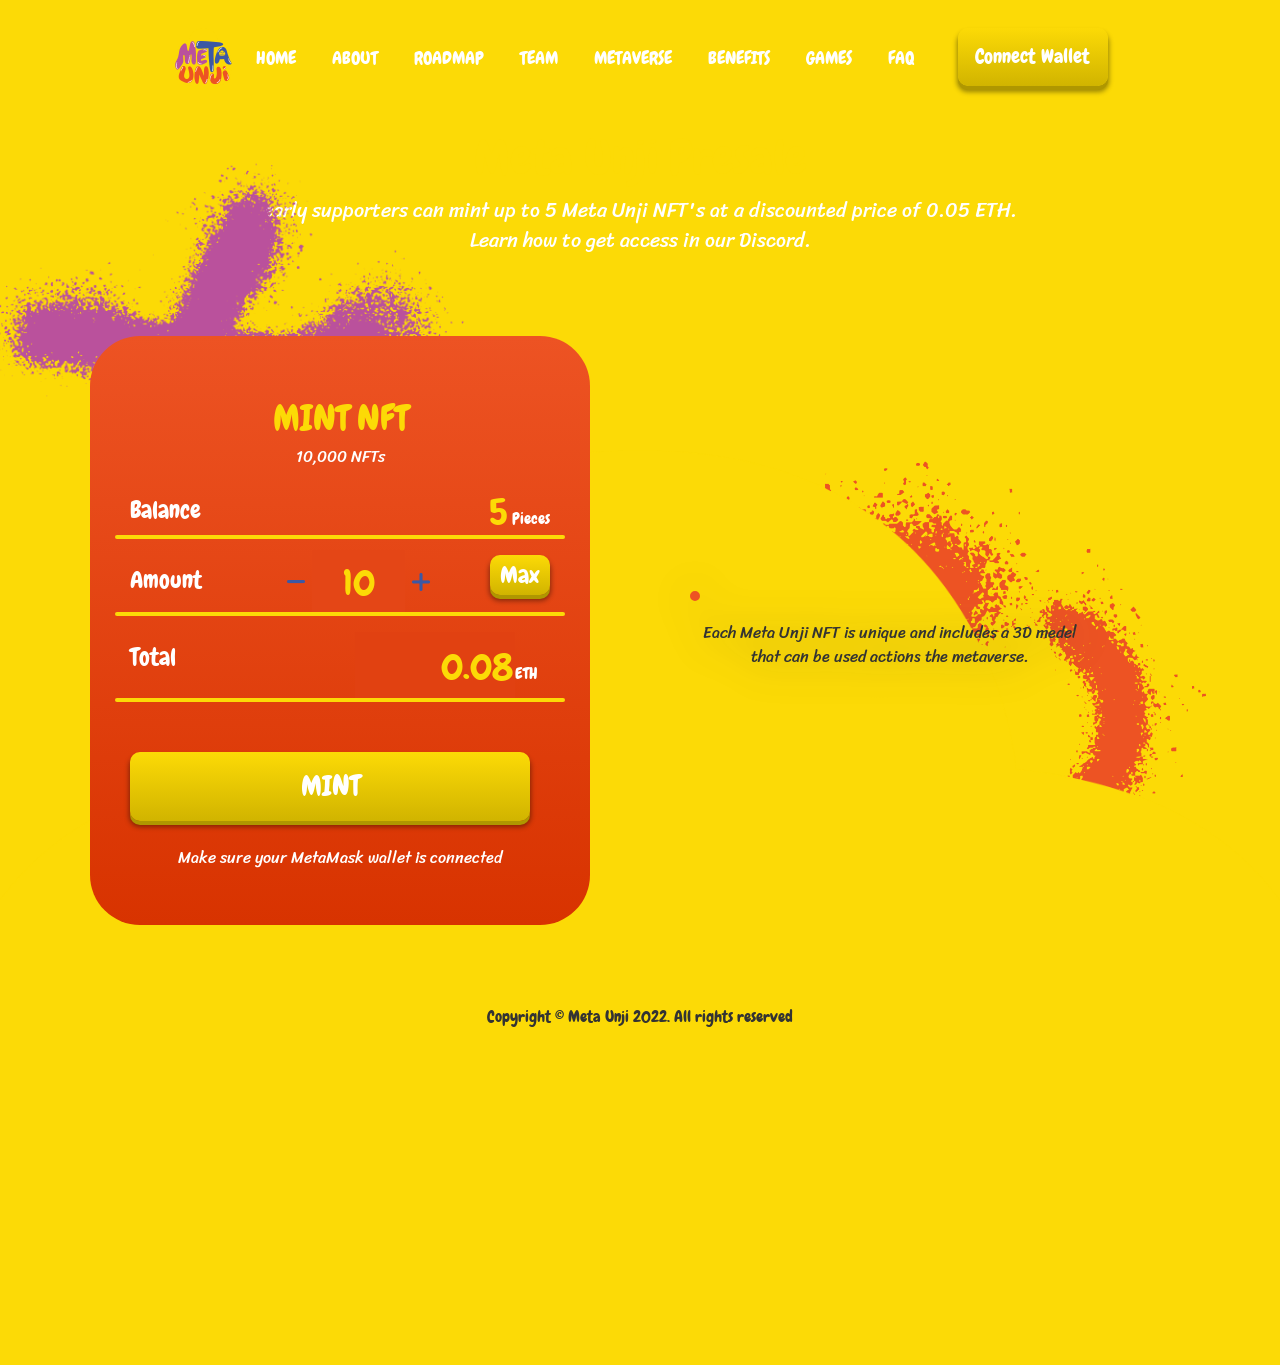
==== presale.html @ 3173aa35 "presale page" ====
<!DOCTYPE html>
<html lang="en">
<head>
    <meta charset="utf-8">
    <meta http-equiv="Content-Type" content="text/html; charset=utf-8">
    <meta name="viewport" content="width=device-width, initial-scale=1, maximum-scale=1, shrink-to-fit=no">
    <meta http-equiv="X-UA-Compatible" content="IE=edge">

    <link href="[favicon]" rel="shortcut icon"/>

    <link rel="stylesheet" href="assets/theme/vendor/bootstrap/css/bootstrap.min.css">
    <link rel="stylesheet" href="assets/theme/css/font.css">
    <link rel="stylesheet" href="assets/theme/css/iconfont.css">
    <link rel="stylesheet" href="assets/theme/css/theme.css">
    <link rel="stylesheet" href="assets/theme/css/theme-rwd.css">
    <link rel="stylesheet" href="assets/theme/css/presale.css">
    <link rel="stylesheet" href="assets/theme/css/library/animate.css">

    <link rel="stylesheet" href="assets/theme/vendor/slick/slick.css">
    <link rel="stylesheet" href="assets/theme/vendor/slick/slick-theme.css">
    <link rel="stylesheet" href="https://cdnjs.cloudflare.com/ajax/libs/animate.css/4.1.1/animate.min.css"/>

    <!-- JS -->
    <script src="assets/theme/vendor/jquery/jquery-3.4.1.min.js"></script>
    <script src="assets/theme/vendor/bootstrap/js/bootstrap.min.js"></script>
    <script src="assets/theme/vendor/slick/slick.min.js"></script>
    <script src="assets/theme/vendor/wow/wow.min.js"></script>

    <title>Meta Unji</title>
</head>
<body>
    <div>
        <header class="header">
            <div class="container">
                <nav class="navbar navbar-expand-lg">
                    <div class="main-menu m-auto">
                        <a class="nav-logo" href="index.php">
                            <img src="assets/theme/img/meta_unji_logo.png" alt="">
                        </a>
                        <div class="collapse navbar-collapse" id="navbar-mobile">
                            <div class="object-1 visible-mobile">
                                <img src="assets/theme/img/element/Grafiti01.png" alt="">
                            </div>
                            <div class="object-2 visible-mobile">
                                <img src="assets/theme/img/element/Grafiti02_Menu.png" alt="">
                            </div>
                            <div class="close-nav">
                                <button class="navbar-toggler " type="button" data-toggle="collapse" data-target="#navbar-mobile" aria-controls="navbar-mobile" aria-expanded="true" aria-label="Toggle navigation">
                                    <i class="ic ic-close"></i>
                                </button>
                            </div>
                            <div class="logo visible-mobile">
                                <img src="assets/theme/img/Meta_Unji_Logo_Menu.png" alt="">
                            </div>
                            <ul class="navbar-nav menu">
                                <!-- .active -->
                                <li class="nav-item"> <a class="nav-link" href="#home__section">Home</a> </li>
                                <li class="nav-item"> <a class="nav-link" href="#home-content__section">About</a> </li>
                                <li class="nav-item"> <a class="nav-link" href="#roadmap__section">Roadmap</a> </li>
                                <li class="nav-item"> <a class="nav-link" href="#team__section">Team</a> </li>
                                <li class="nav-item"> <a class="nav-link" href="#metaverse__section">Metaverse</a> </li>
                                <li class="nav-item"> <a class="nav-link" href="#exclusive__section">Benefits</a> </li>
                                <li class="nav-item"> <a class="nav-link" href="#games__sention">Games</a> </li>
                                <li class="nav-item"> <a class="nav-link" href="#questions__section">FAQ</a> </li>
                            </ul>
                            <ul class="social-list text-center visible-mobile">
                                <li>
                                    <i class="ic ic-telegram"></i>
                                </li>
                                <li>
                                    <i class="ic ic-twitter"></i>
                                </li>
                                <li>
                                    <i class="ic ic-discord"></i>
                                </li>
                                <li>
                                    <i class="ic ic-instagram"></i>
                                </li>
                            </ul>
                        </div>
                        <div class="btn-nav">
                            <a href="#" class="button">Connect Wallet</a>
                        </div>
                        
                    </div>
                    
                    <button class="navbar-toggler" type="button" data-toggle="collapse" data-target="#navbar-mobile" aria-controls="navbar-mobile" aria-expanded="false" aria-label="Toggle navigation">
                        <i class="ic ic-menu"></i>
                    </button>
                </nav>
            </div>
        </header>
    </div>
    <div id="home__section" class="pre-sale__section">
        <video autoplay muted loop id="vdo-bg">
            <source src="assets/theme/img/Meta Unji Highlight.mp4" type="video/mp4">
        </video>
        <div >
            <div class="home-content">
                <div class="object-1 wow fadeInLeft" data-wow-duration="1.5s" data-wow-delay="0.5s">
                    <img src="assets/theme/img/element/Grafiti01.png" alt="">
                </div>
                <div class="object-7 wow fadeInRight" data-wow-duration="1.5s" data-wow-delay="0.3s">
                    <img class="visible-device" src="assets/theme/img/element/Grafiti02.png" alt="">
                    <img class="visible-mobile" src="assets/theme/img/element/Grafiti02_M.png" alt="">
                </div>
                <div class="home-content__head">
                    <div class="content">
                        <h2>Meta Unji Presale</h2>
                        <p class="desc">early supporters can mint up to 5 Meta Unji <span class="ct-br-m"></span>NFT's at a discounted price of 0.05 ETH. <span class="ct-br-bf-m ct-br-m"></span>Learn how to get access in our Discord.</p>
                    </div>
                    <div class="home-content__form">
                        <div class="two-columns rtl">
                            <div class="column">
                                <div class="meta-gif">
                                    <img src="assets/theme/img/Meta Unji Profile_Gif.gif" alt="">
                                    <div class="content">
                                        <p>Each Meta Unji NFT is unique and includes a 3D medel<span class="ct-br-bf-m"></span>that can be used actions the metaverse.</p>
                                    </div>
                                </div>
                            </div>
                            <div class="column main-bg">
                                <div class="mint-box">
                                    <p class="title">Mint NFT</p>
                                    <p class="desc">10,000 NFTs</p>
                                    <form id="mint_form">
                                        <div class="form-group row">
                                          <label class="col-2 col-sm-2 col-form-label">Balance</label>
                                          <div class="col-10 col-sm-10 text-right">
                                            <p class="text-value"> <span class="num">5</span> Pieces</p>
                                          </div>
                                        </div>
                                        <div class="form-group row">
                                          <label class="col-4 col-sm-4 col-form-label">Amount</label>
                                          <div class="col-5 col-sm-5">
                                            <div class="input-group">
                                                <span class="input-group-btn">
                                                    <button type="button" class="quantity-left-minus btn btn-number"  data-type="minus" data-field="">
                                                        <i class="ic ic-minus"></i>
                                                    </button>
                                                </span>
                                                <input type="text" id="quantity" name="quantity" class="form-control input-number" value="10" min="1" max="100">
                                                <span class="input-group-btn">
                                                    <button type="button" class="quantity-right-plus btn btn-number" data-type="plus" data-field="">
                                                        <i class="ic ic-plus"></i>
                                                    </button>
                                                </span>
                                            </div>
                                          </div>
                                          <div class="col-3 col-sm-3">
                                            <div class="input-group">
                                                <button type="button" class="btn-max">Max</button>
                                            </div>
                                          </div>
                                        </div>
                                        <div class="form-group row">
                                            <label class="col-2 col-sm-6 col-form-label total-label">Total</label>
                                            <div class="col-10 col-sm-6 text-right">
                                                <div id="num-mint__group" class="input-group">
                                                    <input type="num" class="num-mint" value="0.08">
                                                    <span class="text-value price">  ETH</p>
                                                </div>
                                               
                                            </div>
                                        </div>
                                        <button type="submit" class="submit-btn">MINT</button>
                                        <p class="desc">Make sure your MetaMask <span class="ct-br-m"></span>wallet is connected</p>
                                      </form>
                                </div>
                            </div>
                           
                        </div>
                        <div class="copy-right">
                            <p>Copyright © Meta Unji 2022. All rights reserved</p>
                        </div>
                    </div>
                </div>
            </div>
        </div>

    </div>
</body>
<script>
    $(function() {
        var quantitiy = 0;
        const price = 0.04;
        const value = 20;
        $('.quantity-right-plus').click(function(e){
            e.preventDefault();
            let quantity = parseInt($('#quantity').val());
            let mint = parseInt(quantity + 1);
            let total = price * mint;
            $('#quantity').val(mint);
            $('.num-mint').val(total);
        });

        $('.quantity-left-minus').click(function(e){
            e.preventDefault();
            let quantity = parseInt($('#quantity').val());
            if(quantity>0){
                let mint = quantity + 1;
                let total = price * mint;
                $('#quantity').val(mint);
                $('.num-mint').val(total);
            }
        });
        $('.btn-max').click(function(e){
            let total = price * value;
            $('#quantity').val(value);
            $('.num-mint').val(total);
        });
    });
</script>
</html>
---- assets/theme/css/font.css ----
@font-face {
    font-family: 'Mulish';
    src: url('../fonts/Mulish/Chewy-Regular.eot');
    src: url('../fonts/Mulish/Chewy-Regular.eot?#iefix') format('embedded-opentype'),
         url('../fonts/Mulish/Chewy-Regular.woff2') format('woff2'),
         url('../fonts/Mulish/Chewy-Regular.woff') format('woff'),
         url('../fonts/Mulish/Chewy-Regular.ttf') format('truetype'),
         url('../fonts/Mulish/Chewy-Regular.svg#Chewy-Regular') format('svg');
    font-weight: 300;
    font-style: normal;
}
---- assets/theme/css/iconfont.css ----
@font-face {
    font-family: 'iconfont';
    src: url('../fonts/iconfont/iconfont.eot');
    src: url('../fonts/iconfont/iconfont.eot#iefix') format('embedded-opentype'),
        url('../fonts/iconfont/iconfont.ttf') format('truetype'),
        url('../fonts/iconfont/iconfont.woff') format('woff'),
        url('../fonts/iconfont/iconfont.svg#iconfont') format('svg');
    font-weight: normal;
    font-style: normal;
}

.ic {
    font-family: 'iconfont';
    speak: none;
    font-style: normal;
    font-weight: normal;
    font-variant: normal;
    text-transform: none;
    line-height: 1;
    -webkit-font-smoothing: antialiased;
    -moz-osx-font-smoothing: grayscale;
}
.ic-play:before {
    content: "\e90f";
}
.ic-discord:before {
    content: "\e900";
}
.ic-instagram:before {
    content: "\e901";
}
.ic-telegram:before {
    content: "\e902";
}
.ic-twitter:before {
    content: "\e903";
}
.ic-menu:before {
    content: "\e904";
}
.ic-close:before {
    content: "\e905";
}
.ic-arrow-left:before {
    content: "\e906";
}
.ic-arrow-right:before {
    content: "\e907";
}
.ic-minus:before {
    content: "\e908";
}
.ic-plus:before {
    content: "\e909";
}
---- assets/theme/css/theme.css ----
@font-face{font-family:"Chewy";src:url("../fonts/Chewy/Chewy-Regular.eot");src:url("../fonts/Chewy/Chewy-Regular.eot?#iefix") format("embedded-opentype"),url("../fonts/Chewy/Chewy-Regular.woff2") format("woff2"),url("../fonts/Chewy/Chewy-Regular.woff") format("woff"),url("../fonts/Chewy/Chewy-Regular.ttf") format("truetype"),url("../fonts/Chewy/Chewy-Regular.svg#Chewy-Regular") format("svg");font-weight:normal;font-style:normal}@font-face{font-family:"Sriracha";src:url("../fonts/Sriracha/Sriracha-Regular.eot");src:url("../fonts/Sriracha/Sriracha-Regular.eot?#iefix") format("embedded-opentype"),url("../fonts/Sriracha/Sriracha-Regular.woff2") format("woff2"),url("../fonts/Sriracha/Sriracha-Regular.woff") format("woff"),url("../fonts/Sriracha/Sriracha-Regular.ttf") format("truetype"),url("../fonts/Sriracha/Sriracha-Regular.svg#Chewy-Regular") format("svg");font-weight:normal;font-style:normal}@-webkit-keyframes progressAnimation{0%{width:10%;background-color:#ed5323}100%{width:60%;background-color:#d83300}}@keyframes progressAnimation{0%{width:10%;background-color:#ed5323}100%{width:60%;background-color:#d83300}}body{margin:0;padding:0;position:relative;overflow:visible;overflow-y:visible;overflow-x:hidden;font-family:"Chewy";font-weight:normal;font-size:18px;line-height:1.5;-webkit-font-smoothing:antialiased;background-color:#fcda06;z-index:-1;width:100%}img{border:0;outline:0;max-width:100%;vertical-align:middle}.two-columns{width:100%;display:table;font-size:0;border-radius:12px}.two-columns.rtl{direction:rtl;unicode-bidi:bidi-override;text-align:left}.two-columns .column{width:50%;display:inline-block;vertical-align:middle;text-align:left;direction:ltr;unicode-bidi:bidi-override}.header{position:absolute;width:100%;top:0;z-index:999;height:70px}.header .navbar .navbar-toggler .ic-menu{font-size:45px;color:#fff}.header .navbar .main-menu{display:inline-flex;padding-top:20px}.header .navbar .main-menu .nav-logo{padding-right:15px}.header .navbar .main-menu .nav-logo img{max-width:60px}.header .navbar .main-menu .navbar-nav .nav-item{padding-right:20px}.header .navbar .main-menu .navbar-nav .nav-item .nav-link{color:#fff;text-transform:uppercase}.header .navbar .main-menu .navbar-nav .nav-item .nav-link:hover{color:#fcda06}.header .navbar .main-menu .btn-nav{position:relative;margin-left:15px;width:150px}.header .navbar .main-menu .btn-nav .button{display:block;font-size:20px;text-align:center;line-height:20px;text-decoration:none;color:#fff;background:linear-gradient(180deg, #FCDA06 0%, #D1B400 100%);border-radius:10px;position:absolute;top:0;width:150px;height:58px;padding-top:18px;box-shadow:0 4px 0 #af9700,0 5px 5px 1px rgba(0,0,0,.4);-webkit-box-shadow:0 4px 0 #af9700,0 5px 5px 1px rgba(0,0,0,.4)}.header .navbar .main-menu .btn-nav .button:hover{background:#ceb204;box-shadow:0 4px 0 #af9700,0 5px 5px 1px rgba(0,0,0,.4);-webkit-box-shadow:0 4px 0 #af9700,0 5px 5px 1px rgba(0,0,0,.4)}#home__section{position:relative;height:100%;z-index:-1;height:1300px}#home__section #vdo-bg{position:absolute;right:0;bottom:0;top:0;min-width:100%;min-height:1300px}#home__section .home-content{position:absolute;top:10%;width:100%}#home__section .home-content .object-1{position:absolute;max-width:435px;left:-52px;top:95px}#home__section .home-content .object-2{position:absolute;right:0;max-width:323px;top:0}#home__section .home-content .object-3{position:absolute;right:0;max-width:310px;top:143px;z-index:0}#home__section .home-content .object-4{max-width:323px;position:absolute;left:-40px}#home__section .home-content .object-5{max-width:505px;position:absolute;left:-74px;top:32%}#home__section .home-content .object-6{max-width:492px;position:absolute;left:-27px;top:44%}#home__section .home-content .object-7{max-width:505px;position:absolute;right:0;top:56%}#home__section .home-content .main-logo{max-width:363px;margin:auto}#home__section .home-content .home-content__head .btn-check-it{margin:80px 0}#home__section .home-content .home-content__head .btn-check-it .button{margin:auto;display:block;font-size:28px;text-align:center;line-height:20px;text-decoration:none;color:#fff;background:linear-gradient(180deg, #ED5323 0%, #D83300 100%);border-radius:10px;width:340px;height:69px;padding-top:24px;box-shadow:0 4px 0 #7e1e00,0 5px 5px 1px rgba(0,0,0,.4);-webkit-box-shadow:0 4px 0 #7e1e00,0 5px 5px 1px rgba(0,0,0,.4)}#home__section .home-content .home-content__head .btn-check-it .button:hover{background:#b42b00;box-shadow:0 4px 0 #7e1e00,0 5px 5px 1px rgba(0,0,0,.4);-webkit-box-shadow:0 4px 0 #7e1e00,0 5px 5px 1px rgba(0,0,0,.4)}#home__section .home-content .home-content__head .home-content__img{max-width:400px;margin:auto}#home__section .home-content .home-content__head .home-content__img img{border-radius:20px;position:relative;border:5px solid #ed5323;filter:drop-shadow(0px 2px 9px rgba(51, 51, 51, 0.4));z-index:1}#home__section .home-content .home-content__head .home-content__img:before{content:"";background:url(../img/home-bg.png);width:100%;height:100%;position:absolute;left:0;display:block;background-size:cover;z-index:1;bottom:-57%}#home__section .home-content .home-content__head .home-content__title{position:relative;color:#ba519c;text-transform:uppercase;text-align:center;padding-top:70px;z-index:1}#home__section .home-content .home-content__head .home-content__title h2{font-size:48px}#home-content__section{position:relative;max-width:934px;margin:auto}#home-content__section p{font-family:"Sriracha";font-size:20px;font-weight:normal;color:#333;margin-bottom:35px}#home-content__section .mint-btn{margin-top:20px}#home-content__section .mint-btn .button{margin:auto;display:block;font-size:28px;text-align:center;line-height:20px;text-decoration:none;text-transform:uppercase;color:#fff;background:linear-gradient(180deg, #ED5323 0%, #D83300 100%);border-radius:10px;width:340px;height:69px;padding-top:24px;box-shadow:0 4px 0 #7e1e00,0 5px 5px 1px rgba(0,0,0,.4);-webkit-box-shadow:0 4px 0 #7e1e00,0 5px 5px 1px rgba(0,0,0,.4)}#home-content__section .home-content__last{margin-top:70px;margin-bottom:150px;text-align:center;color:#ed5323;font-size:80px;line-height:105px;text-transform:uppercase}#home-content__section .object-1{max-width:360px;position:absolute;left:-22%;bottom:-15%}#home-content__section .object-2{max-width:360px;position:absolute;right:-22%;bottom:-12%}.section{padding:40px 0}.section .title-section h3{text-align:center;font-size:48px;color:#ba519c;text-transform:uppercase;margin-bottom:20px}#roadmap__section{position:relative}#roadmap__section .progress{max-width:800px;height:60px;margin:auto;border-radius:10px;background:#fcda06;box-shadow:inset 0 1px 2px rgba(0,0,0,.25),0 1px rgba(255,255,255,.08);border:4px solid #3c58a5;margin-bottom:40px;position:relative}#roadmap__section .progress .progress-bar{background-color:#d83300;width:60%;height:100%;border-top-right-radius:40px;border-bottom-right-radius:10px;background-image:linear-gradient(to bottom, rgba(255, 255, 255, 0.027), rgba(255, 255, 255, 0.137));transition:.4s linear;transition-property:width,background-color;-webkit-animation:progressAnimation 6s;animation:progressAnimation 6s}#roadmap__section .progress .progress-num{font-size:20px;color:#ed5323;position:absolute;top:10px;right:20px}#roadmap__section .roadmap-content{max-width:800px;margin:auto;background:linear-gradient(180deg, #3C58A5 0%, #0F318D 100%);border-radius:20px;padding:5px 40px;margin-bottom:20px}#roadmap__section .roadmap-content p{margin-bottom:0}#roadmap__section .roadmap-content .roadmap-content__row{width:100%;display:table}#roadmap__section .roadmap-content .roadmap-content__row .roadmap-content__row-num{width:25%;display:table-cell;vertical-align:middle}#roadmap__section .roadmap-content .roadmap-content__row .roadmap-content__row-num .roadmap-content__num{font-size:60px;color:#fcda06}#roadmap__section .roadmap-content .roadmap-content__row .roadmap-content__row-text{width:75%;display:table-cell;vertical-align:middle}#roadmap__section .roadmap-content .roadmap-content__row .roadmap-content__row-text .roadmap-content__text{font-size:16px;color:#fff;font-family:"Sriracha"}#roadmap__section .object-1{max-width:230px;position:absolute;top:16%;right:0}#team__section{position:relative}#team__section .object-1{max-width:505px;position:absolute;top:46%;left:-15%}#team__section .team-lists{width:700px;margin:auto}#team__section .team-lists .team-list img{border-radius:20px;border:4px solid #ed5323;margin-top:40px;filter:drop-shadow(0px 2px 9px rgba(51, 51, 51, 0.4))}#team__section .team-lists .team-list .title{font-size:32px;color:#ed5323;margin-bottom:5px;margin-top:15px;text-transform:uppercase}#team__section .team-lists .team-list .desc{color:#3c58a5;font-size:16px;font-family:"Sriracha";margin-bottom:0}#metaverse__section{position:relative}#metaverse__section .object-1{max-width:505px;position:absolute;right:0;top:-15%}#metaverse__section .metaverse-video .wrapper{position:relative;width:1080px;margin:auto}#metaverse__section .metaverse-video .wrapper iframe{display:none;border-radius:50px}#metaverse__section .metaverse-video .wrapper #video-cover{max-width:1080px;height:100%;border-radius:50px}#metaverse__section .metaverse-video .wrapper #player{width:1080px;height:720px}#metaverse__section .metaverse-video .wrapper .play-btn{position:absolute;z-index:666;top:50%;left:50%;transform:translate(-50%, -50%);background-color:transparent;border:0}#metaverse__section .metaverse-video .wrapper .play-btn .play-long{margin-top:20px}#metaverse__section .metaverse-video .wrapper .play-btn .play-long .button{text-transform:uppercase;color:#fff;background:linear-gradient(180deg, #ED5323 0%, #D83300 100%);border-radius:10px;padding:10px 70px;box-shadow:0 4px 0 #7e1e00,0 5px 5px 1px rgba(0,0,0,.4);-webkit-box-shadow:0 4px 0 #7e1e00,0 5px 5px 1px rgba(0,0,0,.4)}#metaverse__section .metaverse-video .wrapper .play-btn .play-long .button:hover{text-decoration:none}#metaverse__section .metaverse-video .wrapper .play{background:linear-gradient(180deg, #ED5323 0%, #D83300 100%);border-radius:50%;padding:16px 14px 8px 20px;border:none}#metaverse__section .metaverse-video .wrapper .play .ic{font-size:60px;color:#fcda06}#exclusive__section{position:relative}#exclusive__section .object-1{position:absolute;max-width:230px;top:42%;right:0}#exclusive__section .exclusive-lists .exclusive-list{padding-top:40px}#exclusive__section .exclusive-lists .exclusive-list img{max-width:160px}#exclusive__section .exclusive-lists .exclusive-list .title{font-size:32px;color:#3c58a5;text-transform:uppercase}#exclusive__section .exclusive-lists .exclusive-list .desc{font-size:16px;font-family:"Sriracha";color:#333}#games__sention{position:relative}#games__sention .object-1{position:absolute;max-width:505px;top:-16%;left:-3%}#games__sention .games-box{position:relative;max-width:1080px;background:linear-gradient(180deg, #3C58A5 0%, #0F318D 100%);padding-top:30px;border-radius:50px;margin:auto}#games__sention .games-box::before{content:"";width:1001px;height:723px;background:url(../img/games/Games-BG.png);position:absolute;left:-21px;display:block;background-size:cover;z-index:0;bottom:-23px}#games__sention .games-box .tab{position:relative;text-align:center}#games__sention .games-box .tab .control{width:100%;display:table;border-radius:5px}#games__sention .games-box .tab .control .tab-menu{position:relative;background:linear-gradient(180deg, #ED5323 0%, #D83300 100%);width:180px;height:61px;color:#fff;box-shadow:0px 2px 20px rgba(51,51,51,.4);border-radius:10px;margin-left:15px;font-size:22px;display:inline-block;line-height:65px}#games__sention .games-box .tab .control .tab-menu:hover{text-decoration:none}#games__sention .games-box .games-slide{padding:40px 0}#games__sention .games-box .games-slide .slick-next{right:-75px}#games__sention .games-box .games-slide .slick-next::before{font-family:"iconfont";content:"";color:#fcda06;background:linear-gradient(180deg, #BA519C 0%, #9B1675 100%);box-shadow:0px 2px 20px rgba(51,51,51,.4);font-size:45px;border-radius:50%;opacity:1;padding:20px}#games__sention .games-box .games-slide .slick-prev{left:-135px}#games__sention .games-box .games-slide .slick-prev::before{font-family:"iconfont";content:"";color:#fcda06;background:linear-gradient(180deg, #BA519C 0%, #9B1675 100%);box-shadow:0px 2px 20px rgba(51,51,51,.4);font-size:45px;border-radius:50%;opacity:1;padding:20px}#games__sention .games-box .games-slide .slick-dots{bottom:-40px}#games__sention .games-box .games-slide .slick-dots li{margin:0 7px}#games__sention .games-box .games-slide .slick-dots li button::before{font-size:34px;color:#ba519c;opacity:1}#games__sention .games-box .games-slide .slick-dots li.slick-active button::before{content:"";width:33px;height:8px;background-color:#3c58a5;border-radius:4px;top:6px;left:-7px;opacity:1}#games__sention .games-box .games-slide .games-item .games-img{max-width:450px;float:right}#games__sention .games-box .games-slide .games-item .games-img img{width:100%;border-radius:10px}#games__sention .games-box .games-slide .games-item .games-content .title{font-size:32px;color:#fcda06;text-transform:uppercase;margin-bottom:15px}#games__sention .games-box .games-slide .games-item .games-content .desc{font-family:"Sriracha";font-size:16px;color:#fff;margin-bottom:25px}#games__sention .games-box .games-slide .games-item .games-content .btn .button{display:block;font-size:28px;text-align:center;line-height:20px;text-decoration:none;color:#fff;background:linear-gradient(180deg, #FCDA06 0%, #D1B400 100%);border-radius:10px;width:340px;height:69px;box-shadow:0 4px 0 #af9700,0 5px 5px 1px rgba(0,0,0,.4);-webkit-box-shadow:0 4px 0 #af9700,0 5px 5px 1px rgba(0,0,0,.4);border:none}#games__sention .games-box .games-slide .games-item .games-content .btn .button:disabled{color:#959595;background:linear-gradient(180deg, #8A8A8A 0%, #5B5B5B 100%);box-shadow:0 4px 0 #767676,0 5px 5px 1px rgba(0,0,0,.4);-webkit-box-shadow:0 4px 0 #767676,0 5px 5px 1px rgba(0,0,0,.4)}#questions__section{background:url(../img/meta-unji-bg.png);background-size:cover;padding-bottom:0}#questions__section #questions .card{background:linear-gradient(180deg, #ED5323 0%, #D83300 100%);margin-bottom:15px;color:#fcda06;box-shadow:0px 2px 20px rgba(51,51,51,.4);border-radius:20px}#questions__section #questions .card .card-header{position:relative;border-bottom:none}#questions__section #questions .card .card-header .btn{color:#fcda06;font-size:24px}#questions__section #questions .card .card-header .btn:hover{text-decoration:none}#questions__section #questions .card .card-header .btn:after{position:absolute;right:26px;top:29px;content:"";width:20px;height:20px;display:block;background-image:url(../img/plus.svg);background-size:20px;background-repeat:no-repeat;transform:rotate(-180deg)}#questions__section #questions .card .card-header .btn:not(.collapsed):after{background-image:url(../img/minus.svg);top:21px}#questions__section #questions .card .card-body{color:#fff;font-size:16px}#questions__section .foorter-desktop{max-width:800px;height:380px;margin:auto;background:#3c58a5;border-top-left-radius:400px;border-top-right-radius:400px}#questions__section .foorter-desktop .footer-logo{margin:auto;padding-top:80px;max-width:100px}#questions__section .foorter-desktop .footer-menu{margin-top:25px}#questions__section .foorter-desktop .footer-menu ul{padding-left:0;list-style:none}#questions__section .foorter-desktop .footer-menu ul li{display:inline-block;color:#fff;padding-right:15px;text-transform:uppercase}#questions__section .foorter-desktop .footer-menu ul li a{color:#fff}#questions__section .foorter-desktop .footer-menu ul li a:hover{text-decoration:none;color:#fcda06}#questions__section .foorter-desktop .social-list{margin-top:25px}#questions__section .foorter-desktop .social-list ul{padding-left:0;list-style:none}#questions__section .foorter-desktop .social-list ul li{display:inline-block;padding-right:15px;text-transform:uppercase}#questions__section .foorter-desktop .social-list ul li a{color:#fff;font-size:28px}#questions__section .foorter-desktop .social-list ul li a:hover{text-decoration:none;color:#fcda06}#questions__section .foorter-desktop .copy-right{margin-top:15px;text-transform:uppercase;color:#fff;font-size:16px}
---- assets/theme/css/theme-rwd.css ----
@media(min-width: 768px){.ct-br-bf-m{display:block}.visible-mobile{display:none !important}.visible-device{display:block !important}}@media(max-width: 991px){.header .navbar .main-menu .navbar-collapse{position:relative;width:80%;transition:.5s;height:100vh;overflow-x:hidden;position:absolute;background-color:#fcda06;display:block;top:0;left:-90%;padding-top:50px}.header .navbar .main-menu .navbar-collapse .object-1{position:absolute;max-width:320px;top:10%;left:-35%}.header .navbar .main-menu .navbar-collapse .object-2{position:absolute;max-width:320px;bottom:-20px;right:0;z-index:-1}.header .navbar .main-menu .navbar-collapse.show{left:-13px;z-index:2;width:110%}.header .navbar .main-menu .navbar-collapse .logo{max-width:135px;margin:auto;padding-bottom:30px;padding-top:30px}.header .navbar .main-menu .navbar-collapse .close-nav{position:absolute;right:5%;top:3%}.header .navbar .main-menu .navbar-collapse .close-nav button i{color:#fff;font-size:50px}.header .navbar .main-menu .navbar-collapse .menu .nav-item{text-align:center;font-size:28px;padding-bottom:15px}.header .navbar .main-menu .navbar-collapse .social-list{padding-left:0px;border-top:4px solid #fff;max-width:280px;margin:auto;padding-top:30px;margin-top:30px}.header .navbar .main-menu .navbar-collapse .social-list li{display:inline-block;font-size:50px;padding-right:15px;color:#3c58a5}}@media(max-width: 767px){.ct-br-m{display:block}.visible-mobile{display:block !important}.visible-device{display:none !important}.two-columns .column{width:100%}.section .title-section h3{font-size:32px}#home__section #vdo-bg{min-height:500px;top:-6%}#home__section .home-content{top:25%}#home__section .home-content .object-1{max-width:260px;left:-85px;top:-12%}#home__section .home-content .object-2{max-width:160px;top:-20%}#home__section .home-content .object-3{max-width:192px;top:-15%}#home__section .home-content .object-4{max-width:149px;top:37%;left:-5%}#home__section .home-content .object-5{max-width:206px;left:-8%;top:38%}#home__section .home-content .object-6{max-width:200px;top:45%}#home__section .home-content .object-7{max-width:170px;top:35%;right:0}#home__section .home-content .main-logo{max-width:231px}#home__section .home-content .home-content__head .home-content__img{max-width:280px;padding-top:211px}#home__section .home-content .home-content__head .home-content__img:before{background:url(../img/home-bg-m.png);background-size:contain;background-repeat:no-repeat;bottom:-54%}#home__section .home-content .home-content__head .home-content__title h2{font-size:32px}#home-content__section{padding-top:110px}#home-content__section .home-content__last{font-size:50px;line-height:66px}#home-content__section .object-1{left:-35%}#home-content__section .object-2{right:0;max-width:175px;bottom:-9%}.metaverse-video .wrapper{width:335px !important}.metaverse-video .wrapper #player{width:335px;height:224px}.metaverse-video .wrapper #video-cover{width:335px}#team__section .object-1{max-width:324px;top:-13%;left:-37%}#team__section .team-lists{width:100%}#team__section .team-lists .team-list img{width:150px}#team__section .team-lists .team-list .title{font-size:28px}#team__section .team-lists .team-list .desc{font-size:16px}#games__sention .object-1{max-width:314px;top:-1%;left:-21%}#games__sention .games-box::before{width:409px;height:100%;top:1%;left:-13px;background:url(../img/element/Games-BG-M.png);background-size:contain;background-repeat:no-repeat}#games__sention .games-box .games-slide .games-item .games-img{max-width:240px;float:none;margin:auto}#games__sention .games-box .games-slide .games-item .games-content .btn .button{width:260px;height:70px}#exclusive__section .exclusive-lists .exclusive-list img{max-width:120px}#exclusive__section .exclusive-lists .exclusive-list .title{font-size:24px}#exclusive__section .exclusive-lists .exclusive-list .desc{font-size:16px}#roadmap__section .roadmap-content{padding:10px 20px}#roadmap__section .roadmap-content .roadmap-content__row .roadmap-content__row-num{width:30%}#roadmap__section .roadmap-content .roadmap-content__row .roadmap-content__row-num .roadmap-content__num{font-size:32px}#roadmap__section .roadmap-content .roadmap-content__row .roadmap-content__row-text{width:70%}}
---- assets/theme/css/presale.css ----
.pre-sale__section{text-align:center}.pre-sale__section .home-content .object-1{max-width:485px !important;left:-20px !important;top:2% !important}.pre-sale__section .home-content .object-7{max-width:530px !important;right:4% !important;top:36% !important}.pre-sale__section .home-content .home-content__head .content h2{color:#fcda06;font-size:48px}.pre-sale__section .home-content .home-content__head .content .desc{color:#fff;font-family:"Sriracha";font-size:20px}.pre-sale__section .home-content .home-content__head .home-content__form{margin-top:80px}.pre-sale__section .home-content .home-content__head .home-content__form:before{content:"";background:url(../img/home-bg.png);width:100%;height:100%;position:absolute;left:0;display:block;background-size:cover;z-index:0;bottom:-35%}.pre-sale__section .home-content .home-content__head .home-content__form .mint-box{background:linear-gradient(180deg, #ED5323 0%, #D83300 100%);border-radius:50px;width:500px;margin-left:auto;margin-right:50px;text-align:center;z-index:2;position:relative;padding:55px 40px}.pre-sale__section .home-content .home-content__head .home-content__form .mint-box .title{font-size:36px;color:#fcda06;text-transform:uppercase;margin-bottom:0}.pre-sale__section .home-content .home-content__head .home-content__form .mint-box .desc{font-family:"Sriracha";color:#fff;font-size:16px}.pre-sale__section .home-content .home-content__head .home-content__form .mint-box #mint_form .form-group{position:relative}.pre-sale__section .home-content .home-content__head .home-content__form .mint-box #mint_form .form-group::after{content:"";width:100%;height:4px;background-color:#fcda06;position:absolute;bottom:0;left:0;border-radius:8px}.pre-sale__section .home-content .home-content__head .home-content__form .mint-box #mint_form .form-group .col-form-label{color:#fff;font-size:24px;text-align:left}.pre-sale__section .home-content .home-content__head .home-content__form .mint-box #mint_form .form-group .text-value{font-size:16px;color:#fff;margin:auto 0}.pre-sale__section .home-content .home-content__head .home-content__form .mint-box #mint_form .form-group .text-value span{font-size:36px;color:#fcda06}.pre-sale__section .home-content .home-content__head .home-content__form .mint-box #mint_form .form-group .text-value.price{margin-top:30px}.pre-sale__section .home-content .home-content__head .home-content__form .mint-box #mint_form .form-group .num-mint{background:#e14111;border:#ffdead;text-align:right;font-size:36px;color:#fcda06;width:160px}.pre-sale__section .home-content .home-content__head .home-content__form .mint-box #mint_form .form-group .input-group .input-group-btn .btn-number{color:#3c58a5;margin-top:7px;font-size:30px;padding:0}.pre-sale__section .home-content .home-content__head .home-content__form .mint-box #mint_form .form-group .input-group #quantity{background:#e44616;border:none;color:#fcda06;font-size:36px;text-align:center;height:auto;margin-top:-5px}.pre-sale__section .home-content .home-content__head .home-content__form .mint-box #mint_form .form-group .input-group .btn-max{display:block;font-size:24px;text-align:center;line-height:20px;text-decoration:none;color:#fff;background:linear-gradient(180deg, #FCDA06 0%, #D1B400 100%);border-radius:10px;width:60px;height:40px;box-shadow:0 4px 0 #af9700,0 5px 5px 1px rgba(0,0,0,.4);-webkit-box-shadow:0 4px 0 #af9700,0 5px 5px 1px rgba(0,0,0,.4);border:none;margin-left:auto}.pre-sale__section .home-content .home-content__head .home-content__form .mint-box #mint_form .submit-btn{display:block;font-size:28px;text-align:center;line-height:20px;text-decoration:none;color:#fff;background:linear-gradient(180deg, #FCDA06 0%, #D1B400 100%);border-radius:10px;width:400px;height:69px;box-shadow:0 4px 0 #af9700,0 5px 5px 1px rgba(0,0,0,.4);-webkit-box-shadow:0 4px 0 #af9700,0 5px 5px 1px rgba(0,0,0,.4);border:none;margin-top:50px}.pre-sale__section .home-content .home-content__head .home-content__form .mint-box #mint_form .desc{font-size:16px;font-family:"Sriracha";color:#fff;margin-top:25px;margin-bottom:0}.pre-sale__section .home-content .home-content__head .home-content__form .meta-gif{max-width:400px;filter:drop-shadow(0px 2px 20px rgba(51, 51, 51, 0.4));position:relative;margin-left:50px}.pre-sale__section .home-content .home-content__head .home-content__form .meta-gif img{border:5px solid #ed5323;border-radius:20px}.pre-sale__section .home-content .home-content__head .home-content__form .meta-gif .content p{font-size:16px;font-family:"Sriracha";color:#333;text-align:center;margin-top:20px;margin-bottom:0}.pre-sale__section .home-content .home-content__head .home-content__form .copy-right p{font-size:16px;color:#333;z-index:2;position:relative;margin-top:80px}@media(max-width: 991px){.pre-sale__section .home-content{top:13% !important}.pre-sale__section .home-content .object-1{max-width:244px !important;left:-54px !important;top:8% !important}.pre-sale__section .home-content .object-7{max-width:164px !important;right:0% !important;top:12% !important}.pre-sale__section .home-content .home-content__head .content .title{font-size:32px}.pre-sale__section .home-content .home-content__head .content .desc{font-size:16px}.pre-sale__section .home-content .home-content__head .home-content__form:before{background:url(../img/home-bg-m.png);background-size:contain;background-repeat:no-repeat;bottom:-19%}.pre-sale__section .home-content .home-content__head .home-content__form .two-columns .column .meta-gif{max-width:280px}.pre-sale__section .home-content .home-content__head .home-content__form .two-columns .column .mint-box{max-width:336px;margin:15px auto;padding:15px 30px}.pre-sale__section .home-content .home-content__head .home-content__form .two-columns .column .mint-box #mint_form .submit-btn{width:280px}.pre-sale__section .home-content .home-content__head .home-content__form .two-columns .column .mint-box #mint_form #num-mint__group{width:auto;float:right}.pre-sale__section .home-content .home-content__head .home-content__form .two-columns .column .mint-box #mint_form .total-label{margin-top:5px}.pre-sale__section .home-content .home-content__head .home-content__form .two-columns .column.main-bg{background-color:#fcda06}}
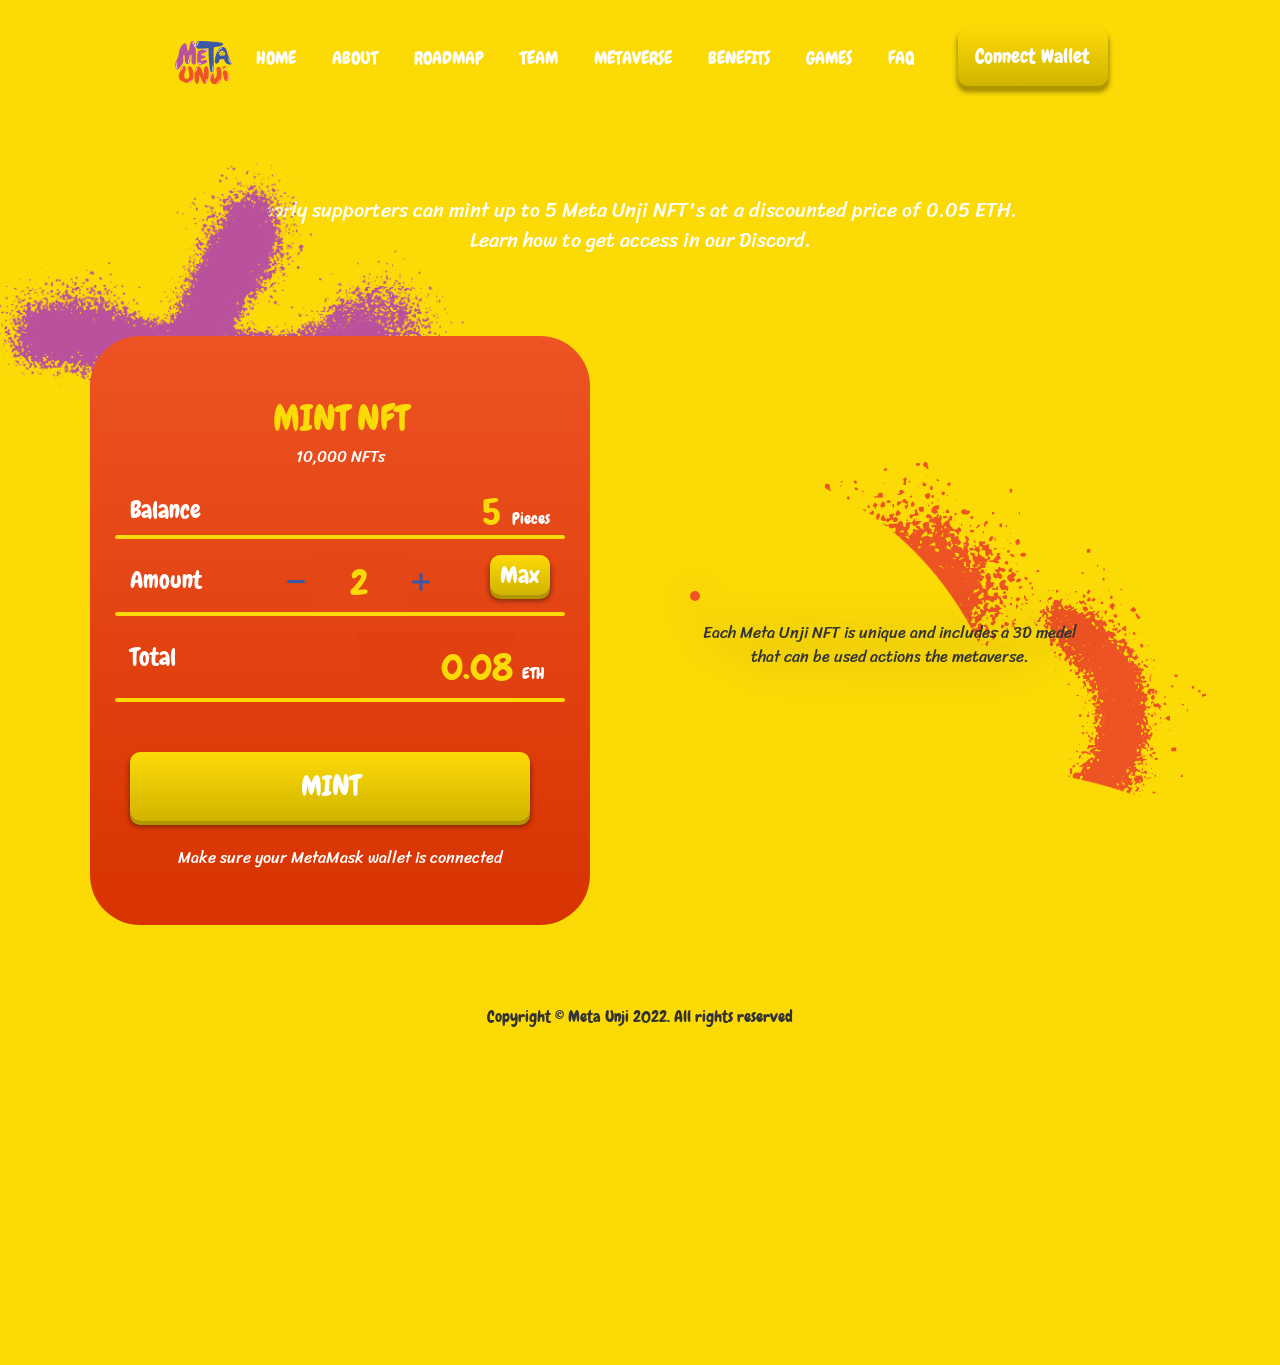
==== commit f5d0c2a6: "update comment" ====
--- a/presale.html
+++ b/presale.html
@@ -139,7 +139,7 @@
                                                         <i class="ic ic-minus"></i>
                                                     </button>
                                                 </span>
-                                                <input type="text" id="quantity" name="quantity" class="form-control input-number" value="10" min="1" max="100">
+                                                <input type="text" id="quantity" name="quantity" class="form-control input-number" value="2" min="1" max="100">
                                                 <span class="input-group-btn">
                                                     <button type="button" class="quantity-right-plus btn btn-number" data-type="plus" data-field="">
                                                         <i class="ic ic-plus"></i>
@@ -195,10 +195,11 @@
         });
 
         $('.quantity-left-minus').click(function(e){
+            console.log(12);
             e.preventDefault();
             let quantity = parseInt($('#quantity').val());
             if(quantity>0){
-                let mint = quantity + 1;
+                let mint = quantity - 1;
                 let total = price * mint;
                 $('#quantity').val(mint);
                 $('.num-mint').val(total);
--- a/assets/theme/css/theme.css
+++ b/assets/theme/css/theme.css
@@ -1 +1 @@
-@font-face{font-family:"Chewy";src:url("../fonts/Chewy/Chewy-Regular.eot");src:url("../fonts/Chewy/Chewy-Regular.eot?#iefix") format("embedded-opentype"),url("../fonts/Chewy/Chewy-Regular.woff2") format("woff2"),url("../fonts/Chewy/Chewy-Regular.woff") format("woff"),url("../fonts/Chewy/Chewy-Regular.ttf") format("truetype"),url("../fonts/Chewy/Chewy-Regular.svg#Chewy-Regular") format("svg");font-weight:normal;font-style:normal}@font-face{font-family:"Sriracha";src:url("../fonts/Sriracha/Sriracha-Regular.eot");src:url("../fonts/Sriracha/Sriracha-Regular.eot?#iefix") format("embedded-opentype"),url("../fonts/Sriracha/Sriracha-Regular.woff2") format("woff2"),url("../fonts/Sriracha/Sriracha-Regular.woff") format("woff"),url("../fonts/Sriracha/Sriracha-Regular.ttf") format("truetype"),url("../fonts/Sriracha/Sriracha-Regular.svg#Chewy-Regular") format("svg");font-weight:normal;font-style:normal}@-webkit-keyframes progressAnimation{0%{width:10%;background-color:#ed5323}100%{width:60%;background-color:#d83300}}@keyframes progressAnimation{0%{width:10%;background-color:#ed5323}100%{width:60%;background-color:#d83300}}body{margin:0;padding:0;position:relative;overflow:visible;overflow-y:visible;overflow-x:hidden;font-family:"Chewy";font-weight:normal;font-size:18px;line-height:1.5;-webkit-font-smoothing:antialiased;background-color:#fcda06;z-index:-1;width:100%}img{border:0;outline:0;max-width:100%;vertical-align:middle}.two-columns{width:100%;display:table;font-size:0;border-radius:12px}.two-columns.rtl{direction:rtl;unicode-bidi:bidi-override;text-align:left}.two-columns .column{width:50%;display:inline-block;vertical-align:middle;text-align:left;direction:ltr;unicode-bidi:bidi-override}.header{position:absolute;width:100%;top:0;z-index:999;height:70px}.header .navbar .navbar-toggler .ic-menu{font-size:45px;color:#fff}.header .navbar .main-menu{display:inline-flex;padding-top:20px}.header .navbar .main-menu .nav-logo{padding-right:15px}.header .navbar .main-menu .nav-logo img{max-width:60px}.header .navbar .main-menu .navbar-nav .nav-item{padding-right:20px}.header .navbar .main-menu .navbar-nav .nav-item .nav-link{color:#fff;text-transform:uppercase}.header .navbar .main-menu .navbar-nav .nav-item .nav-link:hover{color:#fcda06}.header .navbar .main-menu .btn-nav{position:relative;margin-left:15px;width:150px}.header .navbar .main-menu .btn-nav .button{display:block;font-size:20px;text-align:center;line-height:20px;text-decoration:none;color:#fff;background:linear-gradient(180deg, #FCDA06 0%, #D1B400 100%);border-radius:10px;position:absolute;top:0;width:150px;height:58px;padding-top:18px;box-shadow:0 4px 0 #af9700,0 5px 5px 1px rgba(0,0,0,.4);-webkit-box-shadow:0 4px 0 #af9700,0 5px 5px 1px rgba(0,0,0,.4)}.header .navbar .main-menu .btn-nav .button:hover{background:#ceb204;box-shadow:0 4px 0 #af9700,0 5px 5px 1px rgba(0,0,0,.4);-webkit-box-shadow:0 4px 0 #af9700,0 5px 5px 1px rgba(0,0,0,.4)}#home__section{position:relative;height:100%;z-index:-1;height:1300px}#home__section #vdo-bg{position:absolute;right:0;bottom:0;top:0;min-width:100%;min-height:1300px}#home__section .home-content{position:absolute;top:10%;width:100%}#home__section .home-content .object-1{position:absolute;max-width:435px;left:-52px;top:95px}#home__section .home-content .object-2{position:absolute;right:0;max-width:323px;top:0}#home__section .home-content .object-3{position:absolute;right:0;max-width:310px;top:143px;z-index:0}#home__section .home-content .object-4{max-width:323px;position:absolute;left:-40px}#home__section .home-content .object-5{max-width:505px;position:absolute;left:-74px;top:32%}#home__section .home-content .object-6{max-width:492px;position:absolute;left:-27px;top:44%}#home__section .home-content .object-7{max-width:505px;position:absolute;right:0;top:56%}#home__section .home-content .main-logo{max-width:363px;margin:auto}#home__section .home-content .home-content__head .btn-check-it{margin:80px 0}#home__section .home-content .home-content__head .btn-check-it .button{margin:auto;display:block;font-size:28px;text-align:center;line-height:20px;text-decoration:none;color:#fff;background:linear-gradient(180deg, #ED5323 0%, #D83300 100%);border-radius:10px;width:340px;height:69px;padding-top:24px;box-shadow:0 4px 0 #7e1e00,0 5px 5px 1px rgba(0,0,0,.4);-webkit-box-shadow:0 4px 0 #7e1e00,0 5px 5px 1px rgba(0,0,0,.4)}#home__section .home-content .home-content__head .btn-check-it .button:hover{background:#b42b00;box-shadow:0 4px 0 #7e1e00,0 5px 5px 1px rgba(0,0,0,.4);-webkit-box-shadow:0 4px 0 #7e1e00,0 5px 5px 1px rgba(0,0,0,.4)}#home__section .home-content .home-content__head .home-content__img{max-width:400px;margin:auto}#home__section .home-content .home-content__head .home-content__img img{border-radius:20px;position:relative;border:5px solid #ed5323;filter:drop-shadow(0px 2px 9px rgba(51, 51, 51, 0.4));z-index:1}#home__section .home-content .home-content__head .home-content__img:before{content:"";background:url(../img/home-bg.png);width:100%;height:100%;position:absolute;left:0;display:block;background-size:cover;z-index:1;bottom:-57%}#home__section .home-content .home-content__head .home-content__title{position:relative;color:#ba519c;text-transform:uppercase;text-align:center;padding-top:70px;z-index:1}#home__section .home-content .home-content__head .home-content__title h2{font-size:48px}#home-content__section{position:relative;max-width:934px;margin:auto}#home-content__section p{font-family:"Sriracha";font-size:20px;font-weight:normal;color:#333;margin-bottom:35px}#home-content__section .mint-btn{margin-top:20px}#home-content__section .mint-btn .button{margin:auto;display:block;font-size:28px;text-align:center;line-height:20px;text-decoration:none;text-transform:uppercase;color:#fff;background:linear-gradient(180deg, #ED5323 0%, #D83300 100%);border-radius:10px;width:340px;height:69px;padding-top:24px;box-shadow:0 4px 0 #7e1e00,0 5px 5px 1px rgba(0,0,0,.4);-webkit-box-shadow:0 4px 0 #7e1e00,0 5px 5px 1px rgba(0,0,0,.4)}#home-content__section .home-content__last{margin-top:70px;margin-bottom:150px;text-align:center;color:#ed5323;font-size:80px;line-height:105px;text-transform:uppercase}#home-content__section .object-1{max-width:360px;position:absolute;left:-22%;bottom:-15%}#home-content__section .object-2{max-width:360px;position:absolute;right:-22%;bottom:-12%}.section{padding:40px 0}.section .title-section h3{text-align:center;font-size:48px;color:#ba519c;text-transform:uppercase;margin-bottom:20px}#roadmap__section{position:relative}#roadmap__section .progress{max-width:800px;height:60px;margin:auto;border-radius:10px;background:#fcda06;box-shadow:inset 0 1px 2px rgba(0,0,0,.25),0 1px rgba(255,255,255,.08);border:4px solid #3c58a5;margin-bottom:40px;position:relative}#roadmap__section .progress .progress-bar{background-color:#d83300;width:60%;height:100%;border-top-right-radius:40px;border-bottom-right-radius:10px;background-image:linear-gradient(to bottom, rgba(255, 255, 255, 0.027), rgba(255, 255, 255, 0.137));transition:.4s linear;transition-property:width,background-color;-webkit-animation:progressAnimation 6s;animation:progressAnimation 6s}#roadmap__section .progress .progress-num{font-size:20px;color:#ed5323;position:absolute;top:10px;right:20px}#roadmap__section .roadmap-content{max-width:800px;margin:auto;background:linear-gradient(180deg, #3C58A5 0%, #0F318D 100%);border-radius:20px;padding:5px 40px;margin-bottom:20px}#roadmap__section .roadmap-content p{margin-bottom:0}#roadmap__section .roadmap-content .roadmap-content__row{width:100%;display:table}#roadmap__section .roadmap-content .roadmap-content__row .roadmap-content__row-num{width:25%;display:table-cell;vertical-align:middle}#roadmap__section .roadmap-content .roadmap-content__row .roadmap-content__row-num .roadmap-content__num{font-size:60px;color:#fcda06}#roadmap__section .roadmap-content .roadmap-content__row .roadmap-content__row-text{width:75%;display:table-cell;vertical-align:middle}#roadmap__section .roadmap-content .roadmap-content__row .roadmap-content__row-text .roadmap-content__text{font-size:16px;color:#fff;font-family:"Sriracha"}#roadmap__section .object-1{max-width:230px;position:absolute;top:16%;right:0}#team__section{position:relative}#team__section .object-1{max-width:505px;position:absolute;top:46%;left:-15%}#team__section .team-lists{width:700px;margin:auto}#team__section .team-lists .team-list img{border-radius:20px;border:4px solid #ed5323;margin-top:40px;filter:drop-shadow(0px 2px 9px rgba(51, 51, 51, 0.4))}#team__section .team-lists .team-list .title{font-size:32px;color:#ed5323;margin-bottom:5px;margin-top:15px;text-transform:uppercase}#team__section .team-lists .team-list .desc{color:#3c58a5;font-size:16px;font-family:"Sriracha";margin-bottom:0}#metaverse__section{position:relative}#metaverse__section .object-1{max-width:505px;position:absolute;right:0;top:-15%}#metaverse__section .metaverse-video .wrapper{position:relative;width:1080px;margin:auto}#metaverse__section .metaverse-video .wrapper iframe{display:none;border-radius:50px}#metaverse__section .metaverse-video .wrapper #video-cover{max-width:1080px;height:100%;border-radius:50px}#metaverse__section .metaverse-video .wrapper #player{width:1080px;height:720px}#metaverse__section .metaverse-video .wrapper .play-btn{position:absolute;z-index:666;top:50%;left:50%;transform:translate(-50%, -50%);background-color:transparent;border:0}#metaverse__section .metaverse-video .wrapper .play-btn .play-long{margin-top:20px}#metaverse__section .metaverse-video .wrapper .play-btn .play-long .button{text-transform:uppercase;color:#fff;background:linear-gradient(180deg, #ED5323 0%, #D83300 100%);border-radius:10px;padding:10px 70px;box-shadow:0 4px 0 #7e1e00,0 5px 5px 1px rgba(0,0,0,.4);-webkit-box-shadow:0 4px 0 #7e1e00,0 5px 5px 1px rgba(0,0,0,.4)}#metaverse__section .metaverse-video .wrapper .play-btn .play-long .button:hover{text-decoration:none}#metaverse__section .metaverse-video .wrapper .play{background:linear-gradient(180deg, #ED5323 0%, #D83300 100%);border-radius:50%;padding:16px 14px 8px 20px;border:none}#metaverse__section .metaverse-video .wrapper .play .ic{font-size:60px;color:#fcda06}#exclusive__section{position:relative}#exclusive__section .object-1{position:absolute;max-width:230px;top:42%;right:0}#exclusive__section .exclusive-lists .exclusive-list{padding-top:40px}#exclusive__section .exclusive-lists .exclusive-list img{max-width:160px}#exclusive__section .exclusive-lists .exclusive-list .title{font-size:32px;color:#3c58a5;text-transform:uppercase}#exclusive__section .exclusive-lists .exclusive-list .desc{font-size:16px;font-family:"Sriracha";color:#333}#games__sention{position:relative}#games__sention .object-1{position:absolute;max-width:505px;top:-16%;left:-3%}#games__sention .games-box{position:relative;max-width:1080px;background:linear-gradient(180deg, #3C58A5 0%, #0F318D 100%);padding-top:30px;border-radius:50px;margin:auto}#games__sention .games-box::before{content:"";width:1001px;height:723px;background:url(../img/games/Games-BG.png);position:absolute;left:-21px;display:block;background-size:cover;z-index:0;bottom:-23px}#games__sention .games-box .tab{position:relative;text-align:center}#games__sention .games-box .tab .control{width:100%;display:table;border-radius:5px}#games__sention .games-box .tab .control .tab-menu{position:relative;background:linear-gradient(180deg, #ED5323 0%, #D83300 100%);width:180px;height:61px;color:#fff;box-shadow:0px 2px 20px rgba(51,51,51,.4);border-radius:10px;margin-left:15px;font-size:22px;display:inline-block;line-height:65px}#games__sention .games-box .tab .control .tab-menu:hover{text-decoration:none}#games__sention .games-box .games-slide{padding:40px 0}#games__sention .games-box .games-slide .slick-next{right:-75px}#games__sention .games-box .games-slide .slick-next::before{font-family:"iconfont";content:"";color:#fcda06;background:linear-gradient(180deg, #BA519C 0%, #9B1675 100%);box-shadow:0px 2px 20px rgba(51,51,51,.4);font-size:45px;border-radius:50%;opacity:1;padding:20px}#games__sention .games-box .games-slide .slick-prev{left:-135px}#games__sention .games-box .games-slide .slick-prev::before{font-family:"iconfont";content:"";color:#fcda06;background:linear-gradient(180deg, #BA519C 0%, #9B1675 100%);box-shadow:0px 2px 20px rgba(51,51,51,.4);font-size:45px;border-radius:50%;opacity:1;padding:20px}#games__sention .games-box .games-slide .slick-dots{bottom:-40px}#games__sention .games-box .games-slide .slick-dots li{margin:0 7px}#games__sention .games-box .games-slide .slick-dots li button::before{font-size:34px;color:#ba519c;opacity:1}#games__sention .games-box .games-slide .slick-dots li.slick-active button::before{content:"";width:33px;height:8px;background-color:#3c58a5;border-radius:4px;top:6px;left:-7px;opacity:1}#games__sention .games-box .games-slide .games-item .games-img{max-width:450px;float:right}#games__sention .games-box .games-slide .games-item .games-img img{width:100%;border-radius:10px}#games__sention .games-box .games-slide .games-item .games-content .title{font-size:32px;color:#fcda06;text-transform:uppercase;margin-bottom:15px}#games__sention .games-box .games-slide .games-item .games-content .desc{font-family:"Sriracha";font-size:16px;color:#fff;margin-bottom:25px}#games__sention .games-box .games-slide .games-item .games-content .btn .button{display:block;font-size:28px;text-align:center;line-height:20px;text-decoration:none;color:#fff;background:linear-gradient(180deg, #FCDA06 0%, #D1B400 100%);border-radius:10px;width:340px;height:69px;box-shadow:0 4px 0 #af9700,0 5px 5px 1px rgba(0,0,0,.4);-webkit-box-shadow:0 4px 0 #af9700,0 5px 5px 1px rgba(0,0,0,.4);border:none}#games__sention .games-box .games-slide .games-item .games-content .btn .button:disabled{color:#959595;background:linear-gradient(180deg, #8A8A8A 0%, #5B5B5B 100%);box-shadow:0 4px 0 #767676,0 5px 5px 1px rgba(0,0,0,.4);-webkit-box-shadow:0 4px 0 #767676,0 5px 5px 1px rgba(0,0,0,.4)}#questions__section{background:url(../img/meta-unji-bg.png);background-size:cover;padding-bottom:0}#questions__section #questions .card{background:linear-gradient(180deg, #ED5323 0%, #D83300 100%);margin-bottom:15px;color:#fcda06;box-shadow:0px 2px 20px rgba(51,51,51,.4);border-radius:20px}#questions__section #questions .card .card-header{position:relative;border-bottom:none}#questions__section #questions .card .card-header .btn{color:#fcda06;font-size:24px}#questions__section #questions .card .card-header .btn:hover{text-decoration:none}#questions__section #questions .card .card-header .btn:after{position:absolute;right:26px;top:29px;content:"";width:20px;height:20px;display:block;background-image:url(../img/plus.svg);background-size:20px;background-repeat:no-repeat;transform:rotate(-180deg)}#questions__section #questions .card .card-header .btn:not(.collapsed):after{background-image:url(../img/minus.svg);top:21px}#questions__section #questions .card .card-body{color:#fff;font-size:16px}#questions__section .foorter-desktop{max-width:800px;height:380px;margin:auto;background:#3c58a5;border-top-left-radius:400px;border-top-right-radius:400px}#questions__section .foorter-desktop .footer-logo{margin:auto;padding-top:80px;max-width:100px}#questions__section .foorter-desktop .footer-menu{margin-top:25px}#questions__section .foorter-desktop .footer-menu ul{padding-left:0;list-style:none}#questions__section .foorter-desktop .footer-menu ul li{display:inline-block;color:#fff;padding-right:15px;text-transform:uppercase}#questions__section .foorter-desktop .footer-menu ul li a{color:#fff}#questions__section .foorter-desktop .footer-menu ul li a:hover{text-decoration:none;color:#fcda06}#questions__section .foorter-desktop .social-list{margin-top:25px}#questions__section .foorter-desktop .social-list ul{padding-left:0;list-style:none}#questions__section .foorter-desktop .social-list ul li{display:inline-block;padding-right:15px;text-transform:uppercase}#questions__section .foorter-desktop .social-list ul li a{color:#fff;font-size:28px}#questions__section .foorter-desktop .social-list ul li a:hover{text-decoration:none;color:#fcda06}#questions__section .foorter-desktop .copy-right{margin-top:15px;text-transform:uppercase;color:#fff;font-size:16px}+@font-face{font-family:"Chewy";src:url("../fonts/Chewy/Chewy-Regular.eot");src:url("../fonts/Chewy/Chewy-Regular.eot?#iefix") format("embedded-opentype"),url("../fonts/Chewy/Chewy-Regular.woff2") format("woff2"),url("../fonts/Chewy/Chewy-Regular.woff") format("woff"),url("../fonts/Chewy/Chewy-Regular.ttf") format("truetype"),url("../fonts/Chewy/Chewy-Regular.svg#Chewy-Regular") format("svg");font-weight:normal;font-style:normal}@font-face{font-family:"Sriracha";src:url("../fonts/Sriracha/Sriracha-Regular.eot");src:url("../fonts/Sriracha/Sriracha-Regular.eot?#iefix") format("embedded-opentype"),url("../fonts/Sriracha/Sriracha-Regular.woff2") format("woff2"),url("../fonts/Sriracha/Sriracha-Regular.woff") format("woff"),url("../fonts/Sriracha/Sriracha-Regular.ttf") format("truetype"),url("../fonts/Sriracha/Sriracha-Regular.svg#Chewy-Regular") format("svg");font-weight:normal;font-style:normal}@-webkit-keyframes progressAnimation{0%{width:10%;background-color:#ed5323}100%{width:60%;background-color:#d83300}}@keyframes progressAnimation{0%{width:10%;background-color:#ed5323}100%{width:60%;background-color:#d83300}}body{margin:0;padding:0;position:relative;overflow:visible;overflow-y:visible;overflow-x:hidden;font-family:"Chewy";font-weight:normal;font-size:18px;line-height:1.5;-webkit-font-smoothing:antialiased;background-color:#fcda06;z-index:-1;width:100%}img{border:0;outline:0;max-width:100%;vertical-align:middle}.two-columns{width:100%;display:table;font-size:0;border-radius:12px}.two-columns.rtl{direction:rtl;unicode-bidi:bidi-override;text-align:left}.two-columns .column{width:50%;display:inline-block;vertical-align:middle;text-align:left;direction:ltr;unicode-bidi:bidi-override}.header{position:absolute;width:100%;top:0;z-index:999;height:70px}.header .navbar .navbar-toggler .ic-menu{font-size:45px;color:#fff}.header .navbar .main-menu{display:inline-flex;padding-top:20px}.header .navbar .main-menu .nav-logo{padding-right:15px}.header .navbar .main-menu .nav-logo img{max-width:60px}.header .navbar .main-menu .navbar-nav .nav-item{padding-right:20px}.header .navbar .main-menu .navbar-nav .nav-item .nav-link{color:#fff;text-transform:uppercase}.header .navbar .main-menu .navbar-nav .nav-item .nav-link:hover{color:#fcda06}.header .navbar .main-menu .btn-nav{position:relative;margin-left:15px;width:150px}.header .navbar .main-menu .btn-nav .button{display:block;font-size:20px;text-align:center;line-height:20px;text-decoration:none;color:#fff;background:linear-gradient(180deg, #FCDA06 0%, #D1B400 100%);border-radius:10px;position:absolute;top:0;width:150px;height:58px;padding-top:18px;box-shadow:0 4px 0 #af9700,0 5px 5px 1px rgba(0,0,0,.4);-webkit-box-shadow:0 4px 0 #af9700,0 5px 5px 1px rgba(0,0,0,.4)}.header .navbar .main-menu .btn-nav .button:hover{background:#ceb204;box-shadow:0 4px 0 #af9700,0 5px 5px 1px rgba(0,0,0,.4);-webkit-box-shadow:0 4px 0 #af9700,0 5px 5px 1px rgba(0,0,0,.4)}#home__section{position:relative;height:100%;z-index:-1;height:1300px}#home__section #vdo-bg{position:absolute;right:0;bottom:0;top:0;min-width:100%;min-height:1300px}#home__section .home-content{position:absolute;top:10%;width:100%}#home__section .home-content .object-1{position:absolute;max-width:435px;left:-52px;top:95px}#home__section .home-content .object-2{position:absolute;right:0;max-width:323px;top:0}#home__section .home-content .object-3{position:absolute;right:0;max-width:310px;top:143px;z-index:0}#home__section .home-content .object-4{max-width:323px;position:absolute;left:-40px}#home__section .home-content .object-5{max-width:505px;position:absolute;left:-74px;top:32%}#home__section .home-content .object-6{max-width:492px;position:absolute;left:-27px;top:44%}#home__section .home-content .object-7{max-width:505px;position:absolute;right:0;top:56%}#home__section .home-content .main-logo{max-width:363px;margin:auto}#home__section .home-content .home-content__head .btn-check-it{margin:80px 0}#home__section .home-content .home-content__head .btn-check-it .button{margin:auto;display:block;font-size:28px;text-align:center;line-height:20px;text-decoration:none;color:#fff;background:linear-gradient(180deg, #ED5323 0%, #D83300 100%);border-radius:10px;width:340px;height:69px;padding-top:24px;box-shadow:0 4px 0 #7e1e00,0 5px 5px 1px rgba(0,0,0,.4);-webkit-box-shadow:0 4px 0 #7e1e00,0 5px 5px 1px rgba(0,0,0,.4)}#home__section .home-content .home-content__head .btn-check-it .button:hover{background:#b42b00;box-shadow:0 4px 0 #7e1e00,0 5px 5px 1px rgba(0,0,0,.4);-webkit-box-shadow:0 4px 0 #7e1e00,0 5px 5px 1px rgba(0,0,0,.4)}#home__section .home-content .home-content__head .home-content__img{max-width:400px;margin:auto}#home__section .home-content .home-content__head .home-content__img img{border-radius:20px;position:relative;border:5px solid #ed5323;filter:drop-shadow(0px 2px 9px rgba(51, 51, 51, 0.4));z-index:1}#home__section .home-content .home-content__head .home-content__img:before{content:"";background:url(../img/home-bg.png);width:100%;height:100%;position:absolute;left:0;display:block;background-size:cover;z-index:1;bottom:-57%}#home__section .home-content .home-content__head .home-content__title{position:relative;color:#ba519c;text-transform:uppercase;text-align:center;padding-top:70px;z-index:1}#home__section .home-content .home-content__head .home-content__title h2{font-size:48px}#home-content__section{position:relative;max-width:934px;margin:auto}#home-content__section p{font-family:"Sriracha";font-size:20px;font-weight:normal;color:#333;margin-bottom:35px}#home-content__section .mint-btn{margin-top:20px}#home-content__section .mint-btn .button{margin:auto;display:block;font-size:28px;text-align:center;line-height:20px;text-decoration:none;text-transform:uppercase;color:#fff;background:linear-gradient(180deg, #ED5323 0%, #D83300 100%);border-radius:10px;width:340px;height:69px;padding-top:24px;box-shadow:0 4px 0 #7e1e00,0 5px 5px 1px rgba(0,0,0,.4);-webkit-box-shadow:0 4px 0 #7e1e00,0 5px 5px 1px rgba(0,0,0,.4)}#home-content__section .mint-btn .button:hover{background:#b42b00;box-shadow:0 4px 0 #7e1e00,0 5px 5px 1px rgba(0,0,0,.4);-webkit-box-shadow:0 4px 0 #7e1e00,0 5px 5px 1px rgba(0,0,0,.4)}#home-content__section .home-content__last{margin-top:70px;margin-bottom:150px;text-align:center;color:#ed5323;font-size:80px;line-height:105px;text-transform:uppercase}#home-content__section .object-1{max-width:360px;position:absolute;left:-22%;bottom:-15%}#home-content__section .object-2{max-width:360px;position:absolute;right:-22%;bottom:-12%}.section{padding:40px 0}.section .title-section h3{text-align:center;font-size:48px;color:#ba519c;text-transform:uppercase;margin-bottom:20px}#roadmap__section{position:relative}#roadmap__section .progress{max-width:800px;height:60px;margin:auto;border-radius:10px;background:#fcda06;box-shadow:inset 0 1px 2px rgba(0,0,0,.25),0 1px rgba(255,255,255,.08);border:4px solid #3c58a5;margin-bottom:40px;position:relative}#roadmap__section .progress .progress-bar{background-color:#d83300;width:60%;height:100%;border-top-right-radius:40px;border-bottom-right-radius:10px;background-image:linear-gradient(to bottom, rgba(255, 255, 255, 0.027), rgba(255, 255, 255, 0.137));transition:.4s linear;transition-property:width,background-color;-webkit-animation:progressAnimation 6s;animation:progressAnimation 6s}#roadmap__section .progress .progress-num{font-size:20px;color:#ed5323;position:absolute;top:10px;right:20px}#roadmap__section .roadmap-content{max-width:800px;margin:auto;background:linear-gradient(180deg, #3C58A5 0%, #0F318D 100%);border-radius:20px;padding:5px 40px;margin-bottom:20px}#roadmap__section .roadmap-content p{margin-bottom:0}#roadmap__section .roadmap-content .roadmap-content__row{width:100%;display:table}#roadmap__section .roadmap-content .roadmap-content__row .roadmap-content__row-num{width:25%;display:table-cell;vertical-align:middle}#roadmap__section .roadmap-content .roadmap-content__row .roadmap-content__row-num .roadmap-content__num{font-size:60px;color:#fcda06}#roadmap__section .roadmap-content .roadmap-content__row .roadmap-content__row-text{width:75%;display:table-cell;vertical-align:middle}#roadmap__section .roadmap-content .roadmap-content__row .roadmap-content__row-text .roadmap-content__text{font-size:16px;color:#fff;font-family:"Sriracha"}#roadmap__section .object-1{max-width:230px;position:absolute;top:16%;right:0}#team__section{position:relative}#team__section .object-1{max-width:505px;position:absolute;top:46%;left:-15%}#team__section .team-lists{width:700px;margin:auto}#team__section .team-lists .team-list img{border-radius:20px;border:4px solid #ed5323;margin-top:40px;filter:drop-shadow(0px 2px 9px rgba(51, 51, 51, 0.4))}#team__section .team-lists .team-list .title{font-size:32px;color:#ed5323;margin-bottom:5px;margin-top:15px;text-transform:uppercase}#team__section .team-lists .team-list .desc{color:#3c58a5;font-size:16px;font-family:"Sriracha";margin-bottom:0}#metaverse__section{position:relative}#metaverse__section .object-1{max-width:505px;position:absolute;right:0;top:-15%}#metaverse__section .metaverse-video .wrapper{position:relative;width:1080px;margin:auto}#metaverse__section .metaverse-video .wrapper iframe{display:none;border-radius:50px}#metaverse__section .metaverse-video .wrapper #video-cover{max-width:1080px;height:100%;border-radius:50px}#metaverse__section .metaverse-video .wrapper #player{width:1080px;height:720px}#metaverse__section .metaverse-video .wrapper .play-btn{position:absolute;z-index:666;top:50%;left:50%;transform:translate(-50%, -50%);background-color:transparent;border:0}#metaverse__section .metaverse-video .wrapper .play-btn .play-long{margin-top:20px}#metaverse__section .metaverse-video .wrapper .play-btn .play-long .button{text-transform:uppercase;color:#fff;background:linear-gradient(180deg, #ED5323 0%, #D83300 100%);border-radius:10px;padding:10px 70px;box-shadow:0 4px 0 #7e1e00,0 5px 5px 1px rgba(0,0,0,.4);-webkit-box-shadow:0 4px 0 #7e1e00,0 5px 5px 1px rgba(0,0,0,.4)}#metaverse__section .metaverse-video .wrapper .play-btn .play-long .button:hover{text-decoration:none}#metaverse__section .metaverse-video .wrapper .play{background:linear-gradient(180deg, #ED5323 0%, #D83300 100%);border-radius:50%;padding:16px 14px 8px 20px;border:none}#metaverse__section .metaverse-video .wrapper .play .ic{font-size:60px;color:#fcda06}#exclusive__section{position:relative}#exclusive__section .object-1{position:absolute;max-width:230px;top:42%;right:0}#exclusive__section .exclusive-lists .exclusive-list{padding-top:40px}#exclusive__section .exclusive-lists .exclusive-list img{max-width:160px}#exclusive__section .exclusive-lists .exclusive-list .title{font-size:32px;color:#3c58a5;text-transform:uppercase}#exclusive__section .exclusive-lists .exclusive-list .desc{font-size:16px;font-family:"Sriracha";color:#333}#games__sention{position:relative}#games__sention .object-1{position:absolute;max-width:505px;top:-16%;left:-3%}#games__sention .games-box{position:relative;max-width:1080px;background:linear-gradient(180deg, #3C58A5 0%, #0F318D 100%);padding-top:30px;border-radius:50px;margin:auto}#games__sention .games-box::before{content:"";width:1001px;height:723px;background:url(../img/games/Games-BG.png);position:absolute;left:-21px;display:block;background-size:cover;z-index:0;bottom:-23px}#games__sention .games-box .tab{position:relative;text-align:center}#games__sention .games-box .tab .control{width:100%;display:table;border-radius:5px}#games__sention .games-box .tab .control .tab-menu{position:relative;background:linear-gradient(180deg, #ED5323 0%, #D83300 100%);width:180px;height:61px;color:#fff;box-shadow:0px 2px 20px rgba(51,51,51,.4);border-radius:10px;margin-left:15px;font-size:22px;display:inline-block;line-height:65px}#games__sention .games-box .tab .control .tab-menu:hover{text-decoration:none}#games__sention .games-box .games-slide{padding:40px 0}#games__sention .games-box .games-slide .slick-next{right:-75px}#games__sention .games-box .games-slide .slick-next::before{font-family:"iconfont";content:"";color:#fcda06;background:linear-gradient(180deg, #BA519C 0%, #9B1675 100%);box-shadow:0px 2px 20px rgba(51,51,51,.4);font-size:45px;border-radius:50%;opacity:1;padding:20px}#games__sention .games-box .games-slide .slick-prev{left:-135px}#games__sention .games-box .games-slide .slick-prev::before{font-family:"iconfont";content:"";color:#fcda06;background:linear-gradient(180deg, #BA519C 0%, #9B1675 100%);box-shadow:0px 2px 20px rgba(51,51,51,.4);font-size:45px;border-radius:50%;opacity:1;padding:20px}#games__sention .games-box .games-slide .slick-dots{bottom:-40px}#games__sention .games-box .games-slide .slick-dots li{margin:0 7px}#games__sention .games-box .games-slide .slick-dots li button::before{font-size:34px;color:#ba519c;opacity:1}#games__sention .games-box .games-slide .slick-dots li.slick-active button::before{content:"";width:33px;height:8px;background-color:#3c58a5;border-radius:4px;top:6px;left:-7px;opacity:1}#games__sention .games-box .games-slide .games-item .games-img{max-width:450px;float:right}#games__sention .games-box .games-slide .games-item .games-img img{width:100%;border-radius:10px}#games__sention .games-box .games-slide .games-item .games-content .title{font-size:32px;color:#fcda06;text-transform:uppercase;margin-bottom:15px}#games__sention .games-box .games-slide .games-item .games-content .desc{font-family:"Sriracha";font-size:16px;color:#fff;margin-bottom:25px}#games__sention .games-box .games-slide .games-item .games-content .btn .button{display:block;font-size:28px;text-align:center;line-height:20px;text-decoration:none;color:#fff;background:linear-gradient(180deg, #FCDA06 0%, #D1B400 100%);border-radius:10px;width:340px;height:69px;box-shadow:0 4px 0 #af9700,0 5px 5px 1px rgba(0,0,0,.4);-webkit-box-shadow:0 4px 0 #af9700,0 5px 5px 1px rgba(0,0,0,.4);border:none}#games__sention .games-box .games-slide .games-item .games-content .btn .button:disabled{color:#959595;background:linear-gradient(180deg, #8A8A8A 0%, #5B5B5B 100%);box-shadow:0 4px 0 #767676,0 5px 5px 1px rgba(0,0,0,.4);-webkit-box-shadow:0 4px 0 #767676,0 5px 5px 1px rgba(0,0,0,.4)}#questions__section{background:url(../img/meta-unji-bg.png);background-size:cover;padding-bottom:0}#questions__section #questions .card{background:linear-gradient(180deg, #ED5323 0%, #D83300 100%);margin-bottom:15px;color:#fcda06;box-shadow:0px 2px 20px rgba(51,51,51,.4);border-radius:20px}#questions__section #questions .card .card-header{position:relative;border-bottom:none}#questions__section #questions .card .card-header .btn{color:#fcda06;font-size:24px}#questions__section #questions .card .card-header .btn:hover{text-decoration:none}#questions__section #questions .card .card-header .btn:after{position:absolute;right:26px;top:29px;content:"";width:20px;height:20px;display:block;background-image:url(../img/plus.svg);background-size:20px;background-repeat:no-repeat;transform:rotate(-180deg)}#questions__section #questions .card .card-header .btn:not(.collapsed):after{background-image:url(../img/minus.svg);top:21px}#questions__section #questions .card .card-body{color:#fff;font-size:16px}#questions__section .foorter-desktop{max-width:800px;height:380px;margin:auto;background:#3c58a5;border-top-left-radius:400px;border-top-right-radius:400px}#questions__section .foorter-desktop .footer-logo{margin:auto;padding-top:80px;max-width:100px}#questions__section .foorter-desktop .footer-menu{margin-top:25px}#questions__section .foorter-desktop .footer-menu ul{padding-left:0;list-style:none}#questions__section .foorter-desktop .footer-menu ul li{display:inline-block;color:#fff;padding-right:15px;text-transform:uppercase}#questions__section .foorter-desktop .footer-menu ul li a{color:#fff}#questions__section .foorter-desktop .footer-menu ul li a:hover{text-decoration:none;color:#fcda06}#questions__section .foorter-desktop .social-list{margin-top:25px}#questions__section .foorter-desktop .social-list ul{padding-left:0;list-style:none}#questions__section .foorter-desktop .social-list ul li{display:inline-block;padding-right:15px;text-transform:uppercase}#questions__section .foorter-desktop .social-list ul li a{color:#fff;font-size:28px}#questions__section .foorter-desktop .social-list ul li a:hover{text-decoration:none;color:#fcda06}#questions__section .foorter-desktop .copy-right{margin-top:15px;text-transform:uppercase;color:#fff;font-size:16px}
--- a/assets/theme/css/presale.css
+++ b/assets/theme/css/presale.css
@@ -1 +1 @@
-.pre-sale__section{text-align:center}.pre-sale__section .home-content .object-1{max-width:485px !important;left:-20px !important;top:2% !important}.pre-sale__section .home-content .object-7{max-width:530px !important;right:4% !important;top:36% !important}.pre-sale__section .home-content .home-content__head .content h2{color:#fcda06;font-size:48px}.pre-sale__section .home-content .home-content__head .content .desc{color:#fff;font-family:"Sriracha";font-size:20px}.pre-sale__section .home-content .home-content__head .home-content__form{margin-top:80px}.pre-sale__section .home-content .home-content__head .home-content__form:before{content:"";background:url(../img/home-bg.png);width:100%;height:100%;position:absolute;left:0;display:block;background-size:cover;z-index:0;bottom:-35%}.pre-sale__section .home-content .home-content__head .home-content__form .mint-box{background:linear-gradient(180deg, #ED5323 0%, #D83300 100%);border-radius:50px;width:500px;margin-left:auto;margin-right:50px;text-align:center;z-index:2;position:relative;padding:55px 40px}.pre-sale__section .home-content .home-content__head .home-content__form .mint-box .title{font-size:36px;color:#fcda06;text-transform:uppercase;margin-bottom:0}.pre-sale__section .home-content .home-content__head .home-content__form .mint-box .desc{font-family:"Sriracha";color:#fff;font-size:16px}.pre-sale__section .home-content .home-content__head .home-content__form .mint-box #mint_form .form-group{position:relative}.pre-sale__section .home-content .home-content__head .home-content__form .mint-box #mint_form .form-group::after{content:"";width:100%;height:4px;background-color:#fcda06;position:absolute;bottom:0;left:0;border-radius:8px}.pre-sale__section .home-content .home-content__head .home-content__form .mint-box #mint_form .form-group .col-form-label{color:#fff;font-size:24px;text-align:left}.pre-sale__section .home-content .home-content__head .home-content__form .mint-box #mint_form .form-group .text-value{font-size:16px;color:#fff;margin:auto 0}.pre-sale__section .home-content .home-content__head .home-content__form .mint-box #mint_form .form-group .text-value span{font-size:36px;color:#fcda06}.pre-sale__section .home-content .home-content__head .home-content__form .mint-box #mint_form .form-group .text-value.price{margin-top:30px}.pre-sale__section .home-content .home-content__head .home-content__form .mint-box #mint_form .form-group .num-mint{background:#e14111;border:#ffdead;text-align:right;font-size:36px;color:#fcda06;width:160px}.pre-sale__section .home-content .home-content__head .home-content__form .mint-box #mint_form .form-group .input-group .input-group-btn .btn-number{color:#3c58a5;margin-top:7px;font-size:30px;padding:0}.pre-sale__section .home-content .home-content__head .home-content__form .mint-box #mint_form .form-group .input-group #quantity{background:#e44616;border:none;color:#fcda06;font-size:36px;text-align:center;height:auto;margin-top:-5px}.pre-sale__section .home-content .home-content__head .home-content__form .mint-box #mint_form .form-group .input-group .btn-max{display:block;font-size:24px;text-align:center;line-height:20px;text-decoration:none;color:#fff;background:linear-gradient(180deg, #FCDA06 0%, #D1B400 100%);border-radius:10px;width:60px;height:40px;box-shadow:0 4px 0 #af9700,0 5px 5px 1px rgba(0,0,0,.4);-webkit-box-shadow:0 4px 0 #af9700,0 5px 5px 1px rgba(0,0,0,.4);border:none;margin-left:auto}.pre-sale__section .home-content .home-content__head .home-content__form .mint-box #mint_form .submit-btn{display:block;font-size:28px;text-align:center;line-height:20px;text-decoration:none;color:#fff;background:linear-gradient(180deg, #FCDA06 0%, #D1B400 100%);border-radius:10px;width:400px;height:69px;box-shadow:0 4px 0 #af9700,0 5px 5px 1px rgba(0,0,0,.4);-webkit-box-shadow:0 4px 0 #af9700,0 5px 5px 1px rgba(0,0,0,.4);border:none;margin-top:50px}.pre-sale__section .home-content .home-content__head .home-content__form .mint-box #mint_form .desc{font-size:16px;font-family:"Sriracha";color:#fff;margin-top:25px;margin-bottom:0}.pre-sale__section .home-content .home-content__head .home-content__form .meta-gif{max-width:400px;filter:drop-shadow(0px 2px 20px rgba(51, 51, 51, 0.4));position:relative;margin-left:50px}.pre-sale__section .home-content .home-content__head .home-content__form .meta-gif img{border:5px solid #ed5323;border-radius:20px}.pre-sale__section .home-content .home-content__head .home-content__form .meta-gif .content p{font-size:16px;font-family:"Sriracha";color:#333;text-align:center;margin-top:20px;margin-bottom:0}.pre-sale__section .home-content .home-content__head .home-content__form .copy-right p{font-size:16px;color:#333;z-index:2;position:relative;margin-top:80px}@media(max-width: 991px){.pre-sale__section .home-content{top:13% !important}.pre-sale__section .home-content .object-1{max-width:244px !important;left:-54px !important;top:8% !important}.pre-sale__section .home-content .object-7{max-width:164px !important;right:0% !important;top:12% !important}.pre-sale__section .home-content .home-content__head .content .title{font-size:32px}.pre-sale__section .home-content .home-content__head .content .desc{font-size:16px}.pre-sale__section .home-content .home-content__head .home-content__form:before{background:url(../img/home-bg-m.png);background-size:contain;background-repeat:no-repeat;bottom:-19%}.pre-sale__section .home-content .home-content__head .home-content__form .two-columns .column .meta-gif{max-width:280px}.pre-sale__section .home-content .home-content__head .home-content__form .two-columns .column .mint-box{max-width:336px;margin:15px auto;padding:15px 30px}.pre-sale__section .home-content .home-content__head .home-content__form .two-columns .column .mint-box #mint_form .submit-btn{width:280px}.pre-sale__section .home-content .home-content__head .home-content__form .two-columns .column .mint-box #mint_form #num-mint__group{width:auto;float:right}.pre-sale__section .home-content .home-content__head .home-content__form .two-columns .column .mint-box #mint_form .total-label{margin-top:5px}.pre-sale__section .home-content .home-content__head .home-content__form .two-columns .column.main-bg{background-color:#fcda06}}+.pre-sale__section{text-align:center}.pre-sale__section .home-content .object-1{max-width:485px !important;left:-20px !important;top:2% !important}.pre-sale__section .home-content .object-7{max-width:530px !important;right:4% !important;top:36% !important}.pre-sale__section .home-content .home-content__head .content h2{color:#fcda06;font-size:48px}.pre-sale__section .home-content .home-content__head .content .desc{color:#fff;font-family:"Sriracha";font-size:20px}.pre-sale__section .home-content .home-content__head .home-content__form{margin-top:80px}.pre-sale__section .home-content .home-content__head .home-content__form:before{content:"";background:url(../img/home-bg.png);width:100%;height:100%;position:absolute;left:0;display:block;background-size:cover;z-index:0;bottom:-35%}.pre-sale__section .home-content .home-content__head .home-content__form .mint-box{background:linear-gradient(180deg, #ED5323 0%, #D83300 100%);border-radius:50px;width:500px;margin-left:auto;margin-right:50px;text-align:center;z-index:2;position:relative;padding:55px 40px}.pre-sale__section .home-content .home-content__head .home-content__form .mint-box .title{font-size:36px;color:#fcda06;text-transform:uppercase;margin-bottom:0}.pre-sale__section .home-content .home-content__head .home-content__form .mint-box .desc{font-family:"Sriracha";color:#fff;font-size:16px}.pre-sale__section .home-content .home-content__head .home-content__form .mint-box #mint_form .form-group{position:relative}.pre-sale__section .home-content .home-content__head .home-content__form .mint-box #mint_form .form-group::after{content:"";width:100%;height:4px;background-color:#fcda06;position:absolute;bottom:0;left:0;border-radius:8px}.pre-sale__section .home-content .home-content__head .home-content__form .mint-box #mint_form .form-group .col-form-label{color:#fff;font-size:24px;text-align:left}.pre-sale__section .home-content .home-content__head .home-content__form .mint-box #mint_form .form-group .text-value{font-size:16px;color:#fff;margin:auto 0}.pre-sale__section .home-content .home-content__head .home-content__form .mint-box #mint_form .form-group .text-value span{font-size:36px;color:#fcda06;margin-right:7px}.pre-sale__section .home-content .home-content__head .home-content__form .mint-box #mint_form .form-group .text-value.price{margin-top:30px;margin-left:7px}.pre-sale__section .home-content .home-content__head .home-content__form .mint-box #mint_form .form-group .num-mint{background:#e14111;border:#ffdead;text-align:right;font-size:36px;color:#fcda06;width:160px}.pre-sale__section .home-content .home-content__head .home-content__form .mint-box #mint_form .form-group .input-group .input-group-btn .btn-number{color:#3c58a5;margin-top:7px;font-size:30px;padding:0}.pre-sale__section .home-content .home-content__head .home-content__form .mint-box #mint_form .form-group .input-group #quantity{background:#e44616;border:none;color:#fcda06;font-size:36px;text-align:center;height:auto;margin-top:-5px}.pre-sale__section .home-content .home-content__head .home-content__form .mint-box #mint_form .form-group .input-group .btn-max{display:block;font-size:24px;text-align:center;line-height:20px;text-decoration:none;color:#fff;background:linear-gradient(180deg, #FCDA06 0%, #D1B400 100%);border-radius:10px;width:60px;height:40px;box-shadow:0 4px 0 #af9700,0 5px 5px 1px rgba(0,0,0,.4);-webkit-box-shadow:0 4px 0 #af9700,0 5px 5px 1px rgba(0,0,0,.4);border:none;margin-left:auto}.pre-sale__section .home-content .home-content__head .home-content__form .mint-box #mint_form .submit-btn{display:block;font-size:28px;text-align:center;line-height:20px;text-decoration:none;color:#fff;background:linear-gradient(180deg, #FCDA06 0%, #D1B400 100%);border-radius:10px;width:400px;height:69px;box-shadow:0 4px 0 #af9700,0 5px 5px 1px rgba(0,0,0,.4);-webkit-box-shadow:0 4px 0 #af9700,0 5px 5px 1px rgba(0,0,0,.4);border:none;margin-top:50px}.pre-sale__section .home-content .home-content__head .home-content__form .mint-box #mint_form .submit-btn:hover{background:#ceb204;box-shadow:0 4px 0 #af9700,0 5px 5px 1px rgba(0,0,0,.4);-webkit-box-shadow:0 4px 0 #af9700,0 5px 5px 1px rgba(0,0,0,.4)}.pre-sale__section .home-content .home-content__head .home-content__form .mint-box #mint_form .desc{font-size:16px;font-family:"Sriracha";color:#fff;margin-top:25px;margin-bottom:0}.pre-sale__section .home-content .home-content__head .home-content__form .meta-gif{max-width:400px;filter:drop-shadow(0px 2px 20px rgba(51, 51, 51, 0.4));position:relative;margin-left:50px}.pre-sale__section .home-content .home-content__head .home-content__form .meta-gif img{border:5px solid #ed5323;border-radius:20px}.pre-sale__section .home-content .home-content__head .home-content__form .meta-gif .content p{font-size:16px;font-family:"Sriracha";color:#333;text-align:center;margin-top:20px;margin-bottom:0}.pre-sale__section .home-content .home-content__head .home-content__form .copy-right p{font-size:16px;color:#333;z-index:2;position:relative;margin-top:80px}@media(max-width: 991px){.pre-sale__section .home-content{top:13% !important}.pre-sale__section .home-content .object-1{max-width:244px !important;left:-54px !important;top:8% !important}.pre-sale__section .home-content .object-7{max-width:164px !important;right:0% !important;top:12% !important}.pre-sale__section .home-content .home-content__head .content .title{font-size:32px}.pre-sale__section .home-content .home-content__head .content .desc{font-size:16px}.pre-sale__section .home-content .home-content__head .home-content__form:before{background:url(../img/home-bg-m.png);background-size:contain;background-repeat:no-repeat;bottom:-19%}.pre-sale__section .home-content .home-content__head .home-content__form .two-columns .column .meta-gif{max-width:280px}.pre-sale__section .home-content .home-content__head .home-content__form .two-columns .column .mint-box{max-width:336px;margin:15px auto;padding:15px 30px}.pre-sale__section .home-content .home-content__head .home-content__form .two-columns .column .mint-box #mint_form .submit-btn{width:280px}.pre-sale__section .home-content .home-content__head .home-content__form .two-columns .column .mint-box #mint_form #num-mint__group{width:auto;float:right}.pre-sale__section .home-content .home-content__head .home-content__form .two-columns .column .mint-box #mint_form .total-label{margin-top:5px}.pre-sale__section .home-content .home-content__head .home-content__form .two-columns .column.main-bg{background-color:#fcda06}}
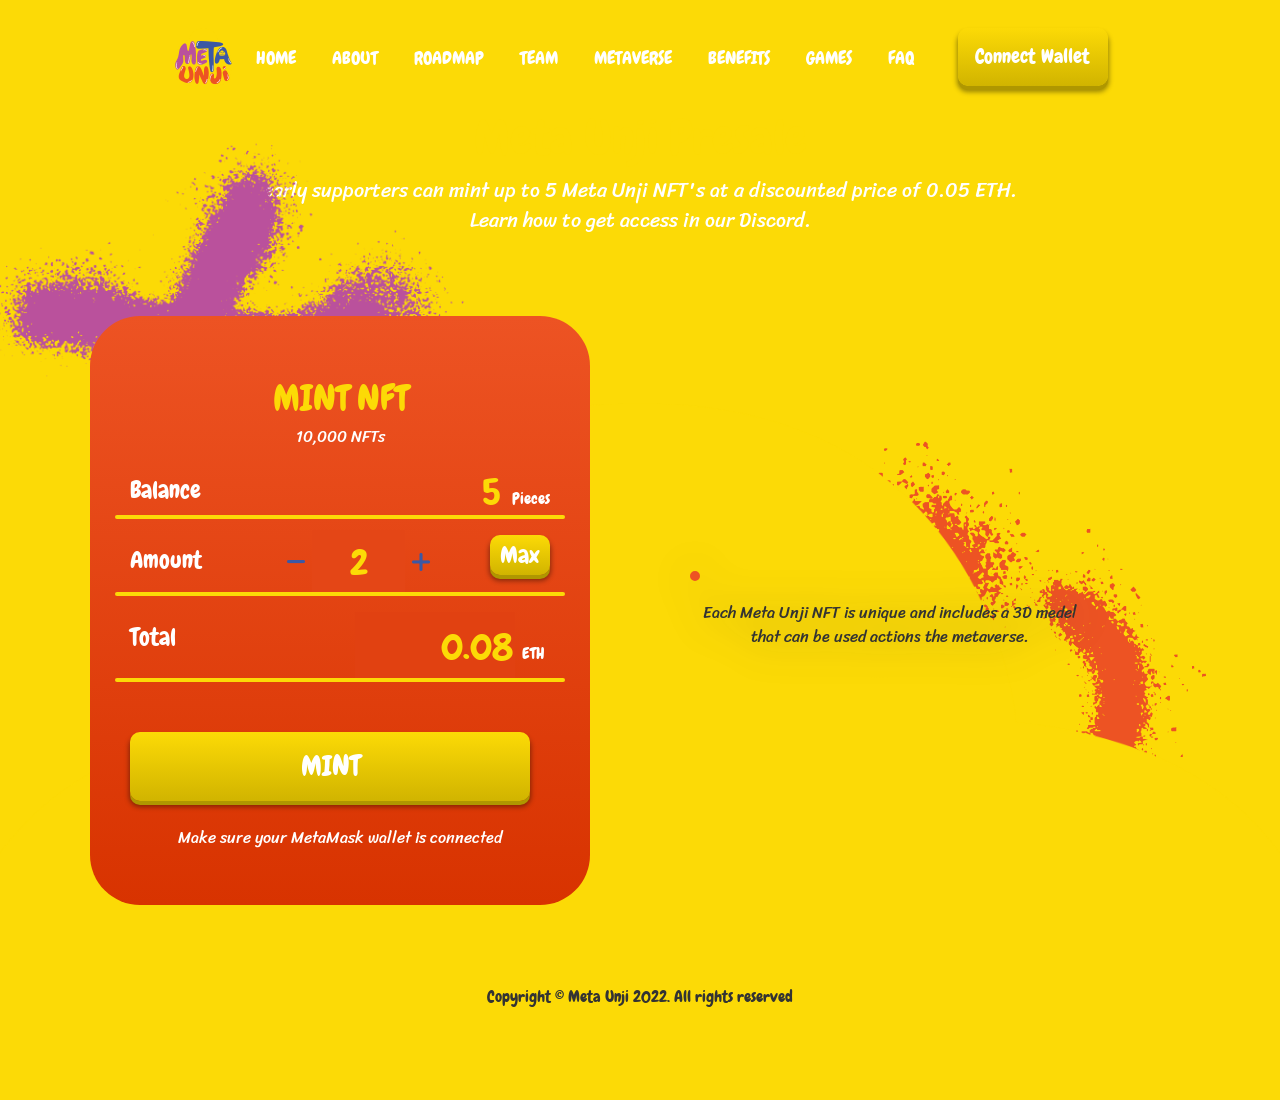
==== commit 91e41779: "update bg" ====
--- a/presale.html
+++ b/presale.html
@@ -93,7 +93,7 @@
     </div>
     <div id="home__section" class="pre-sale__section">
         <video autoplay muted loop id="vdo-bg">
-            <source src="assets/theme/img/Meta Unji Highlight.mp4" type="video/mp4">
+            <source src="assets/theme/img/Motion_Presale.mp4" type="video/mp4">
         </video>
         <div >
             <div class="home-content">
--- a/assets/theme/css/presale.css
+++ b/assets/theme/css/presale.css
@@ -1 +1 @@
-.pre-sale__section{text-align:center}.pre-sale__section .home-content .object-1{max-width:485px !important;left:-20px !important;top:2% !important}.pre-sale__section .home-content .object-7{max-width:530px !important;right:4% !important;top:36% !important}.pre-sale__section .home-content .home-content__head .content h2{color:#fcda06;font-size:48px}.pre-sale__section .home-content .home-content__head .content .desc{color:#fff;font-family:"Sriracha";font-size:20px}.pre-sale__section .home-content .home-content__head .home-content__form{margin-top:80px}.pre-sale__section .home-content .home-content__head .home-content__form:before{content:"";background:url(../img/home-bg.png);width:100%;height:100%;position:absolute;left:0;display:block;background-size:cover;z-index:0;bottom:-35%}.pre-sale__section .home-content .home-content__head .home-content__form .mint-box{background:linear-gradient(180deg, #ED5323 0%, #D83300 100%);border-radius:50px;width:500px;margin-left:auto;margin-right:50px;text-align:center;z-index:2;position:relative;padding:55px 40px}.pre-sale__section .home-content .home-content__head .home-content__form .mint-box .title{font-size:36px;color:#fcda06;text-transform:uppercase;margin-bottom:0}.pre-sale__section .home-content .home-content__head .home-content__form .mint-box .desc{font-family:"Sriracha";color:#fff;font-size:16px}.pre-sale__section .home-content .home-content__head .home-content__form .mint-box #mint_form .form-group{position:relative}.pre-sale__section .home-content .home-content__head .home-content__form .mint-box #mint_form .form-group::after{content:"";width:100%;height:4px;background-color:#fcda06;position:absolute;bottom:0;left:0;border-radius:8px}.pre-sale__section .home-content .home-content__head .home-content__form .mint-box #mint_form .form-group .col-form-label{color:#fff;font-size:24px;text-align:left}.pre-sale__section .home-content .home-content__head .home-content__form .mint-box #mint_form .form-group .text-value{font-size:16px;color:#fff;margin:auto 0}.pre-sale__section .home-content .home-content__head .home-content__form .mint-box #mint_form .form-group .text-value span{font-size:36px;color:#fcda06;margin-right:7px}.pre-sale__section .home-content .home-content__head .home-content__form .mint-box #mint_form .form-group .text-value.price{margin-top:30px;margin-left:7px}.pre-sale__section .home-content .home-content__head .home-content__form .mint-box #mint_form .form-group .num-mint{background:#e14111;border:#ffdead;text-align:right;font-size:36px;color:#fcda06;width:160px}.pre-sale__section .home-content .home-content__head .home-content__form .mint-box #mint_form .form-group .input-group .input-group-btn .btn-number{color:#3c58a5;margin-top:7px;font-size:30px;padding:0}.pre-sale__section .home-content .home-content__head .home-content__form .mint-box #mint_form .form-group .input-group #quantity{background:#e44616;border:none;color:#fcda06;font-size:36px;text-align:center;height:auto;margin-top:-5px}.pre-sale__section .home-content .home-content__head .home-content__form .mint-box #mint_form .form-group .input-group .btn-max{display:block;font-size:24px;text-align:center;line-height:20px;text-decoration:none;color:#fff;background:linear-gradient(180deg, #FCDA06 0%, #D1B400 100%);border-radius:10px;width:60px;height:40px;box-shadow:0 4px 0 #af9700,0 5px 5px 1px rgba(0,0,0,.4);-webkit-box-shadow:0 4px 0 #af9700,0 5px 5px 1px rgba(0,0,0,.4);border:none;margin-left:auto}.pre-sale__section .home-content .home-content__head .home-content__form .mint-box #mint_form .submit-btn{display:block;font-size:28px;text-align:center;line-height:20px;text-decoration:none;color:#fff;background:linear-gradient(180deg, #FCDA06 0%, #D1B400 100%);border-radius:10px;width:400px;height:69px;box-shadow:0 4px 0 #af9700,0 5px 5px 1px rgba(0,0,0,.4);-webkit-box-shadow:0 4px 0 #af9700,0 5px 5px 1px rgba(0,0,0,.4);border:none;margin-top:50px}.pre-sale__section .home-content .home-content__head .home-content__form .mint-box #mint_form .submit-btn:hover{background:#ceb204;box-shadow:0 4px 0 #af9700,0 5px 5px 1px rgba(0,0,0,.4);-webkit-box-shadow:0 4px 0 #af9700,0 5px 5px 1px rgba(0,0,0,.4)}.pre-sale__section .home-content .home-content__head .home-content__form .mint-box #mint_form .desc{font-size:16px;font-family:"Sriracha";color:#fff;margin-top:25px;margin-bottom:0}.pre-sale__section .home-content .home-content__head .home-content__form .meta-gif{max-width:400px;filter:drop-shadow(0px 2px 20px rgba(51, 51, 51, 0.4));position:relative;margin-left:50px}.pre-sale__section .home-content .home-content__head .home-content__form .meta-gif img{border:5px solid #ed5323;border-radius:20px}.pre-sale__section .home-content .home-content__head .home-content__form .meta-gif .content p{font-size:16px;font-family:"Sriracha";color:#333;text-align:center;margin-top:20px;margin-bottom:0}.pre-sale__section .home-content .home-content__head .home-content__form .copy-right p{font-size:16px;color:#333;z-index:2;position:relative;margin-top:80px}@media(max-width: 991px){.pre-sale__section .home-content{top:13% !important}.pre-sale__section .home-content .object-1{max-width:244px !important;left:-54px !important;top:8% !important}.pre-sale__section .home-content .object-7{max-width:164px !important;right:0% !important;top:12% !important}.pre-sale__section .home-content .home-content__head .content .title{font-size:32px}.pre-sale__section .home-content .home-content__head .content .desc{font-size:16px}.pre-sale__section .home-content .home-content__head .home-content__form:before{background:url(../img/home-bg-m.png);background-size:contain;background-repeat:no-repeat;bottom:-19%}.pre-sale__section .home-content .home-content__head .home-content__form .two-columns .column .meta-gif{max-width:280px}.pre-sale__section .home-content .home-content__head .home-content__form .two-columns .column .mint-box{max-width:336px;margin:15px auto;padding:15px 30px}.pre-sale__section .home-content .home-content__head .home-content__form .two-columns .column .mint-box #mint_form .submit-btn{width:280px}.pre-sale__section .home-content .home-content__head .home-content__form .two-columns .column .mint-box #mint_form #num-mint__group{width:auto;float:right}.pre-sale__section .home-content .home-content__head .home-content__form .two-columns .column .mint-box #mint_form .total-label{margin-top:5px}.pre-sale__section .home-content .home-content__head .home-content__form .two-columns .column.main-bg{background-color:#fcda06}}+.pre-sale__section{text-align:center;height:1100px !important}.pre-sale__section #vdo-bg{min-height:1000px !important}.pre-sale__section .home-content .object-1{max-width:485px !important;left:-20px !important;top:2% !important}.pre-sale__section .home-content .object-7{max-width:530px !important;right:4% !important;top:36% !important}.pre-sale__section .home-content .home-content__head .content h2{color:#fcda06;font-size:48px}.pre-sale__section .home-content .home-content__head .content .desc{color:#fff;font-family:"Sriracha";font-size:20px}.pre-sale__section .home-content .home-content__head .home-content__form{margin-top:80px}.pre-sale__section .home-content .home-content__head .home-content__form:before{content:"";background:url(../img/home-bg.png);width:100%;height:68%;position:absolute;left:0;display:block;background-size:cover;z-index:0;bottom:0}.pre-sale__section .home-content .home-content__head .home-content__form .mint-box{background:linear-gradient(180deg, #ED5323 0%, #D83300 100%);border-radius:50px;width:500px;margin-left:auto;margin-right:50px;text-align:center;z-index:2;position:relative;padding:55px 40px}.pre-sale__section .home-content .home-content__head .home-content__form .mint-box .title{font-size:36px;color:#fcda06;text-transform:uppercase;margin-bottom:0}.pre-sale__section .home-content .home-content__head .home-content__form .mint-box .desc{font-family:"Sriracha";color:#fff;font-size:16px}.pre-sale__section .home-content .home-content__head .home-content__form .mint-box #mint_form .form-group{position:relative}.pre-sale__section .home-content .home-content__head .home-content__form .mint-box #mint_form .form-group::after{content:"";width:100%;height:4px;background-color:#fcda06;position:absolute;bottom:0;left:0;border-radius:8px}.pre-sale__section .home-content .home-content__head .home-content__form .mint-box #mint_form .form-group .col-form-label{color:#fff;font-size:24px;text-align:left}.pre-sale__section .home-content .home-content__head .home-content__form .mint-box #mint_form .form-group .text-value{font-size:16px;color:#fff;margin:auto 0}.pre-sale__section .home-content .home-content__head .home-content__form .mint-box #mint_form .form-group .text-value span{font-size:36px;color:#fcda06;margin-right:7px}.pre-sale__section .home-content .home-content__head .home-content__form .mint-box #mint_form .form-group .text-value.price{margin-top:30px;margin-left:7px}.pre-sale__section .home-content .home-content__head .home-content__form .mint-box #mint_form .form-group .num-mint{background:#e14111;border:#ffdead;text-align:right;font-size:36px;color:#fcda06;width:160px}.pre-sale__section .home-content .home-content__head .home-content__form .mint-box #mint_form .form-group .input-group .input-group-btn .btn-number{color:#3c58a5;margin-top:7px;font-size:30px;padding:0}.pre-sale__section .home-content .home-content__head .home-content__form .mint-box #mint_form .form-group .input-group #quantity{background:#e44616;border:none;color:#fcda06;font-size:36px;text-align:center;height:auto;margin-top:-5px}.pre-sale__section .home-content .home-content__head .home-content__form .mint-box #mint_form .form-group .input-group .btn-max{display:block;font-size:24px;text-align:center;line-height:20px;text-decoration:none;color:#fff;background:linear-gradient(180deg, #FCDA06 0%, #D1B400 100%);border-radius:10px;width:60px;height:40px;box-shadow:0 4px 0 #af9700,0 5px 5px 1px rgba(0,0,0,.4);-webkit-box-shadow:0 4px 0 #af9700,0 5px 5px 1px rgba(0,0,0,.4);border:none;margin-left:auto}.pre-sale__section .home-content .home-content__head .home-content__form .mint-box #mint_form .form-group .input-group .btn-max:hover{background:#ceb204;box-shadow:0 4px 0 #af9700,0 5px 5px 1px rgba(0,0,0,.4);-webkit-box-shadow:0 4px 0 #af9700,0 5px 5px 1px rgba(0,0,0,.4)}.pre-sale__section .home-content .home-content__head .home-content__form .mint-box #mint_form .submit-btn{display:block;font-size:28px;text-align:center;line-height:20px;text-decoration:none;color:#fff;background:linear-gradient(180deg, #FCDA06 0%, #D1B400 100%);border-radius:10px;width:400px;height:69px;box-shadow:0 4px 0 #af9700,0 5px 5px 1px rgba(0,0,0,.4);-webkit-box-shadow:0 4px 0 #af9700,0 5px 5px 1px rgba(0,0,0,.4);border:none;margin-top:50px}.pre-sale__section .home-content .home-content__head .home-content__form .mint-box #mint_form .submit-btn:hover{background:#ceb204;box-shadow:0 4px 0 #af9700,0 5px 5px 1px rgba(0,0,0,.4);-webkit-box-shadow:0 4px 0 #af9700,0 5px 5px 1px rgba(0,0,0,.4)}.pre-sale__section .home-content .home-content__head .home-content__form .mint-box #mint_form .desc{font-size:16px;font-family:"Sriracha";color:#fff;margin-top:25px;margin-bottom:0}.pre-sale__section .home-content .home-content__head .home-content__form .meta-gif{max-width:400px;filter:drop-shadow(0px 2px 20px rgba(51, 51, 51, 0.4));position:relative;margin-left:50px}.pre-sale__section .home-content .home-content__head .home-content__form .meta-gif img{border:5px solid #ed5323;border-radius:20px}.pre-sale__section .home-content .home-content__head .home-content__form .meta-gif .content p{font-size:16px;font-family:"Sriracha";color:#333;text-align:center;margin-top:20px;margin-bottom:0}.pre-sale__section .home-content .home-content__head .home-content__form .copy-right p{font-size:16px;color:#333;z-index:2;position:relative;margin-top:80px}@media(max-width: 991px){.pre-sale__section .home-content{top:13% !important}.pre-sale__section .home-content .object-1{max-width:244px !important;left:-54px !important;top:8% !important}.pre-sale__section .home-content .object-7{max-width:164px !important;right:0% !important;top:12% !important}.pre-sale__section .home-content .home-content__head .content{z-index:2;position:relative}.pre-sale__section .home-content .home-content__head .content .title{font-size:32px}.pre-sale__section .home-content .home-content__head .content .desc{font-size:16px}.pre-sale__section .home-content .home-content__head .home-content__form:before{background:url(../img/home-bg-m.png);background-size:contain;background-repeat:no-repeat;bottom:-19%}.pre-sale__section .home-content .home-content__head .home-content__form .two-columns .column .meta-gif{max-width:280px;margin:auto}.pre-sale__section .home-content .home-content__head .home-content__form .two-columns .column .mint-box{max-width:336px;margin:15px auto;padding:15px 30px}.pre-sale__section .home-content .home-content__head .home-content__form .two-columns .column .mint-box #mint_form .submit-btn{width:280px}.pre-sale__section .home-content .home-content__head .home-content__form .two-columns .column .mint-box #mint_form #num-mint__group{width:auto;float:right}.pre-sale__section .home-content .home-content__head .home-content__form .two-columns .column .mint-box #mint_form .total-label{margin-top:5px}.pre-sale__section .home-content .home-content__head .home-content__form .two-columns .column.main-bg{background-color:#fcda06}}
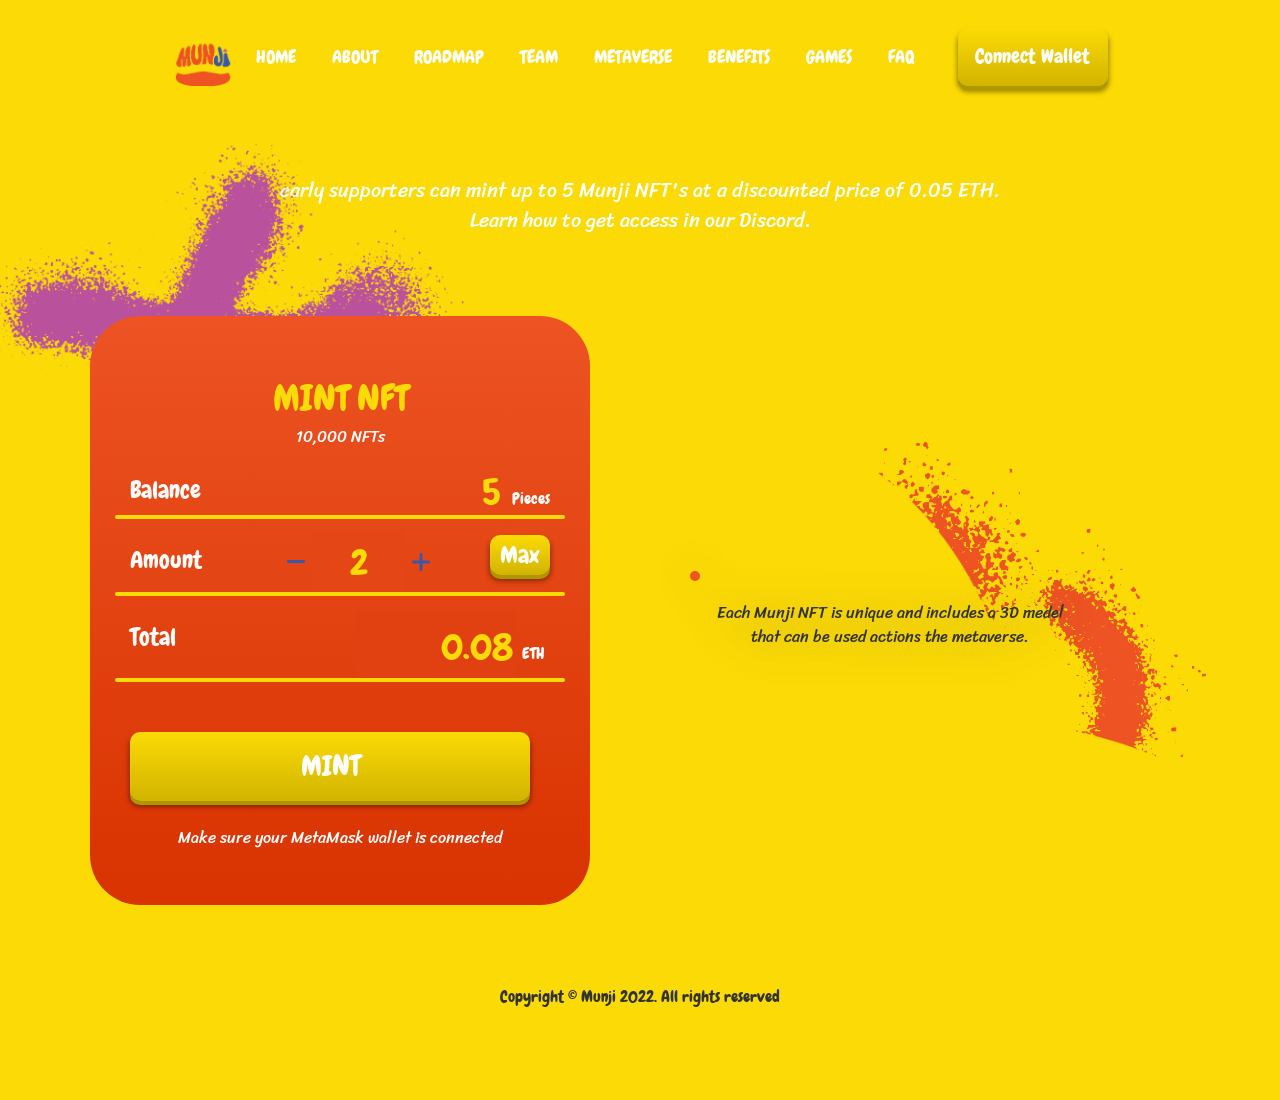
==== commit bb559350: "update new name" ====
--- a/presale.html
+++ b/presale.html
@@ -6,7 +6,7 @@
     <meta name="viewport" content="width=device-width, initial-scale=1, maximum-scale=1, shrink-to-fit=no">
     <meta http-equiv="X-UA-Compatible" content="IE=edge">
 
-    <link href="[favicon]" rel="shortcut icon"/>
+    <link href="assets/theme/img/Favicon.png" rel="shortcut icon"/>
 
     <link rel="stylesheet" href="assets/theme/vendor/bootstrap/css/bootstrap.min.css">
     <link rel="stylesheet" href="assets/theme/css/font.css">
@@ -26,7 +26,7 @@
     <script src="assets/theme/vendor/slick/slick.min.js"></script>
     <script src="assets/theme/vendor/wow/wow.min.js"></script>
 
-    <title>Meta Unji</title>
+    <title>Munji</title>
 </head>
 <body>
     <div>
@@ -106,8 +106,8 @@
                 </div>
                 <div class="home-content__head">
                     <div class="content">
-                        <h2>Meta Unji Presale</h2>
-                        <p class="desc">early supporters can mint up to 5 Meta Unji <span class="ct-br-m"></span>NFT's at a discounted price of 0.05 ETH. <span class="ct-br-bf-m ct-br-m"></span>Learn how to get access in our Discord.</p>
+                        <h2>Munji Presale</h2>
+                        <p class="desc">early supporters can mint up to 5 Munji <span class="ct-br-m"></span>NFT's at a discounted price of 0.05 ETH. <span class="ct-br-bf-m ct-br-m"></span>Learn how to get access in our Discord.</p>
                     </div>
                     <div class="home-content__form">
                         <div class="two-columns rtl">
@@ -115,7 +115,7 @@
                                 <div class="meta-gif">
                                     <img src="assets/theme/img/Meta Unji Profile_Gif.gif" alt="">
                                     <div class="content">
-                                        <p>Each Meta Unji NFT is unique and includes a 3D medel<span class="ct-br-bf-m"></span>that can be used actions the metaverse.</p>
+                                        <p>Each Munji NFT is unique and includes a 3D medel<span class="ct-br-bf-m"></span>that can be used actions the metaverse.</p>
                                     </div>
                                 </div>
                             </div>
@@ -171,7 +171,7 @@
                            
                         </div>
                         <div class="copy-right">
-                            <p>Copyright © Meta Unji 2022. All rights reserved</p>
+                            <p>Copyright © Munji 2022. All rights reserved</p>
                         </div>
                     </div>
                 </div>
--- a/assets/theme/css/theme.css
+++ b/assets/theme/css/theme.css
@@ -1 +1 @@
-@font-face{font-family:"Chewy";src:url("../fonts/Chewy/Chewy-Regular.eot");src:url("../fonts/Chewy/Chewy-Regular.eot?#iefix") format("embedded-opentype"),url("../fonts/Chewy/Chewy-Regular.woff2") format("woff2"),url("../fonts/Chewy/Chewy-Regular.woff") format("woff"),url("../fonts/Chewy/Chewy-Regular.ttf") format("truetype"),url("../fonts/Chewy/Chewy-Regular.svg#Chewy-Regular") format("svg");font-weight:normal;font-style:normal}@font-face{font-family:"Sriracha";src:url("../fonts/Sriracha/Sriracha-Regular.eot");src:url("../fonts/Sriracha/Sriracha-Regular.eot?#iefix") format("embedded-opentype"),url("../fonts/Sriracha/Sriracha-Regular.woff2") format("woff2"),url("../fonts/Sriracha/Sriracha-Regular.woff") format("woff"),url("../fonts/Sriracha/Sriracha-Regular.ttf") format("truetype"),url("../fonts/Sriracha/Sriracha-Regular.svg#Chewy-Regular") format("svg");font-weight:normal;font-style:normal}@-webkit-keyframes progressAnimation{0%{width:10%;background-color:#ed5323}100%{width:60%;background-color:#d83300}}@keyframes progressAnimation{0%{width:10%;background-color:#ed5323}100%{width:60%;background-color:#d83300}}body{margin:0;padding:0;position:relative;overflow:visible;overflow-y:visible;overflow-x:hidden;font-family:"Chewy";font-weight:normal;font-size:18px;line-height:1.5;-webkit-font-smoothing:antialiased;background-color:#fcda06;z-index:-1;width:100%}img{border:0;outline:0;max-width:100%;vertical-align:middle}.two-columns{width:100%;display:table;font-size:0;border-radius:12px}.two-columns.rtl{direction:rtl;unicode-bidi:bidi-override;text-align:left}.two-columns .column{width:50%;display:inline-block;vertical-align:middle;text-align:left;direction:ltr;unicode-bidi:bidi-override}.header{position:absolute;width:100%;top:0;z-index:999;height:70px}.header .navbar .navbar-toggler .ic-menu{font-size:45px;color:#fff}.header .navbar .main-menu{display:inline-flex;padding-top:20px}.header .navbar .main-menu .nav-logo{padding-right:15px}.header .navbar .main-menu .nav-logo img{max-width:60px}.header .navbar .main-menu .navbar-nav .nav-item{padding-right:20px}.header .navbar .main-menu .navbar-nav .nav-item .nav-link{color:#fff;text-transform:uppercase}.header .navbar .main-menu .navbar-nav .nav-item .nav-link:hover{color:#fcda06}.header .navbar .main-menu .btn-nav{position:relative;margin-left:15px;width:150px}.header .navbar .main-menu .btn-nav .button{display:block;font-size:20px;text-align:center;line-height:20px;text-decoration:none;color:#fff;background:linear-gradient(180deg, #FCDA06 0%, #D1B400 100%);border-radius:10px;position:absolute;top:0;width:150px;height:58px;padding-top:18px;box-shadow:0 4px 0 #af9700,0 5px 5px 1px rgba(0,0,0,.4);-webkit-box-shadow:0 4px 0 #af9700,0 5px 5px 1px rgba(0,0,0,.4)}.header .navbar .main-menu .btn-nav .button:hover{background:#ceb204;box-shadow:0 4px 0 #af9700,0 5px 5px 1px rgba(0,0,0,.4);-webkit-box-shadow:0 4px 0 #af9700,0 5px 5px 1px rgba(0,0,0,.4)}#home__section{position:relative;height:100%;z-index:-1;height:1300px}#home__section #vdo-bg{position:absolute;right:0;bottom:0;top:0;min-width:100%;min-height:1300px}#home__section .home-content{position:absolute;top:10%;width:100%}#home__section .home-content .object-1{position:absolute;max-width:435px;left:-52px;top:95px}#home__section .home-content .object-2{position:absolute;right:0;max-width:323px;top:0}#home__section .home-content .object-3{position:absolute;right:0;max-width:310px;top:143px;z-index:0}#home__section .home-content .object-4{max-width:323px;position:absolute;left:-40px}#home__section .home-content .object-5{max-width:505px;position:absolute;left:-74px;top:32%}#home__section .home-content .object-6{max-width:492px;position:absolute;left:-27px;top:44%}#home__section .home-content .object-7{max-width:505px;position:absolute;right:0;top:56%}#home__section .home-content .main-logo{max-width:363px;margin:auto}#home__section .home-content .home-content__head .btn-check-it{margin:80px 0}#home__section .home-content .home-content__head .btn-check-it .button{margin:auto;display:block;font-size:28px;text-align:center;line-height:20px;text-decoration:none;color:#fff;background:linear-gradient(180deg, #ED5323 0%, #D83300 100%);border-radius:10px;width:340px;height:69px;padding-top:24px;box-shadow:0 4px 0 #7e1e00,0 5px 5px 1px rgba(0,0,0,.4);-webkit-box-shadow:0 4px 0 #7e1e00,0 5px 5px 1px rgba(0,0,0,.4)}#home__section .home-content .home-content__head .btn-check-it .button:hover{background:#b42b00;box-shadow:0 4px 0 #7e1e00,0 5px 5px 1px rgba(0,0,0,.4);-webkit-box-shadow:0 4px 0 #7e1e00,0 5px 5px 1px rgba(0,0,0,.4)}#home__section .home-content .home-content__head .home-content__img{max-width:400px;margin:auto}#home__section .home-content .home-content__head .home-content__img img{border-radius:20px;position:relative;border:5px solid #ed5323;filter:drop-shadow(0px 2px 9px rgba(51, 51, 51, 0.4));z-index:1}#home__section .home-content .home-content__head .home-content__img:before{content:"";background:url(../img/home-bg.png);width:100%;height:100%;position:absolute;left:0;display:block;background-size:cover;z-index:1;bottom:-57%}#home__section .home-content .home-content__head .home-content__title{position:relative;color:#ba519c;text-transform:uppercase;text-align:center;padding-top:70px;z-index:1}#home__section .home-content .home-content__head .home-content__title h2{font-size:48px}#home-content__section{position:relative;max-width:934px;margin:auto}#home-content__section p{font-family:"Sriracha";font-size:20px;font-weight:normal;color:#333;margin-bottom:35px}#home-content__section .mint-btn{margin-top:20px}#home-content__section .mint-btn .button{margin:auto;display:block;font-size:28px;text-align:center;line-height:20px;text-decoration:none;text-transform:uppercase;color:#fff;background:linear-gradient(180deg, #ED5323 0%, #D83300 100%);border-radius:10px;width:340px;height:69px;padding-top:24px;box-shadow:0 4px 0 #7e1e00,0 5px 5px 1px rgba(0,0,0,.4);-webkit-box-shadow:0 4px 0 #7e1e00,0 5px 5px 1px rgba(0,0,0,.4)}#home-content__section .mint-btn .button:hover{background:#b42b00;box-shadow:0 4px 0 #7e1e00,0 5px 5px 1px rgba(0,0,0,.4);-webkit-box-shadow:0 4px 0 #7e1e00,0 5px 5px 1px rgba(0,0,0,.4)}#home-content__section .home-content__last{margin-top:70px;margin-bottom:150px;text-align:center;color:#ed5323;font-size:80px;line-height:105px;text-transform:uppercase}#home-content__section .object-1{max-width:360px;position:absolute;left:-22%;bottom:-15%}#home-content__section .object-2{max-width:360px;position:absolute;right:-22%;bottom:-12%}.section{padding:40px 0}.section .title-section h3{text-align:center;font-size:48px;color:#ba519c;text-transform:uppercase;margin-bottom:20px}#roadmap__section{position:relative}#roadmap__section .progress{max-width:800px;height:60px;margin:auto;border-radius:10px;background:#fcda06;box-shadow:inset 0 1px 2px rgba(0,0,0,.25),0 1px rgba(255,255,255,.08);border:4px solid #3c58a5;margin-bottom:40px;position:relative}#roadmap__section .progress .progress-bar{background-color:#d83300;width:60%;height:100%;border-top-right-radius:40px;border-bottom-right-radius:10px;background-image:linear-gradient(to bottom, rgba(255, 255, 255, 0.027), rgba(255, 255, 255, 0.137));transition:.4s linear;transition-property:width,background-color;-webkit-animation:progressAnimation 6s;animation:progressAnimation 6s}#roadmap__section .progress .progress-num{font-size:20px;color:#ed5323;position:absolute;top:10px;right:20px}#roadmap__section .roadmap-content{max-width:800px;margin:auto;background:linear-gradient(180deg, #3C58A5 0%, #0F318D 100%);border-radius:20px;padding:5px 40px;margin-bottom:20px}#roadmap__section .roadmap-content p{margin-bottom:0}#roadmap__section .roadmap-content .roadmap-content__row{width:100%;display:table}#roadmap__section .roadmap-content .roadmap-content__row .roadmap-content__row-num{width:25%;display:table-cell;vertical-align:middle}#roadmap__section .roadmap-content .roadmap-content__row .roadmap-content__row-num .roadmap-content__num{font-size:60px;color:#fcda06}#roadmap__section .roadmap-content .roadmap-content__row .roadmap-content__row-text{width:75%;display:table-cell;vertical-align:middle}#roadmap__section .roadmap-content .roadmap-content__row .roadmap-content__row-text .roadmap-content__text{font-size:16px;color:#fff;font-family:"Sriracha"}#roadmap__section .object-1{max-width:230px;position:absolute;top:16%;right:0}#team__section{position:relative}#team__section .object-1{max-width:505px;position:absolute;top:46%;left:-15%}#team__section .team-lists{width:700px;margin:auto}#team__section .team-lists .team-list img{border-radius:20px;border:4px solid #ed5323;margin-top:40px;filter:drop-shadow(0px 2px 9px rgba(51, 51, 51, 0.4))}#team__section .team-lists .team-list .title{font-size:32px;color:#ed5323;margin-bottom:5px;margin-top:15px;text-transform:uppercase}#team__section .team-lists .team-list .desc{color:#3c58a5;font-size:16px;font-family:"Sriracha";margin-bottom:0}#metaverse__section{position:relative}#metaverse__section .object-1{max-width:505px;position:absolute;right:0;top:-15%}#metaverse__section .metaverse-video .wrapper{position:relative;width:1080px;margin:auto}#metaverse__section .metaverse-video .wrapper iframe{display:none;border-radius:50px}#metaverse__section .metaverse-video .wrapper #video-cover{max-width:1080px;height:100%;border-radius:50px}#metaverse__section .metaverse-video .wrapper #player{width:1080px;height:720px}#metaverse__section .metaverse-video .wrapper .play-btn{position:absolute;z-index:666;top:50%;left:50%;transform:translate(-50%, -50%);background-color:transparent;border:0}#metaverse__section .metaverse-video .wrapper .play-btn .play-long{margin-top:20px}#metaverse__section .metaverse-video .wrapper .play-btn .play-long .button{text-transform:uppercase;color:#fff;background:linear-gradient(180deg, #ED5323 0%, #D83300 100%);border-radius:10px;padding:10px 70px;box-shadow:0 4px 0 #7e1e00,0 5px 5px 1px rgba(0,0,0,.4);-webkit-box-shadow:0 4px 0 #7e1e00,0 5px 5px 1px rgba(0,0,0,.4)}#metaverse__section .metaverse-video .wrapper .play-btn .play-long .button:hover{text-decoration:none}#metaverse__section .metaverse-video .wrapper .play{background:linear-gradient(180deg, #ED5323 0%, #D83300 100%);border-radius:50%;padding:16px 14px 8px 20px;border:none}#metaverse__section .metaverse-video .wrapper .play .ic{font-size:60px;color:#fcda06}#exclusive__section{position:relative}#exclusive__section .object-1{position:absolute;max-width:230px;top:42%;right:0}#exclusive__section .exclusive-lists .exclusive-list{padding-top:40px}#exclusive__section .exclusive-lists .exclusive-list img{max-width:160px}#exclusive__section .exclusive-lists .exclusive-list .title{font-size:32px;color:#3c58a5;text-transform:uppercase}#exclusive__section .exclusive-lists .exclusive-list .desc{font-size:16px;font-family:"Sriracha";color:#333}#games__sention{position:relative}#games__sention .object-1{position:absolute;max-width:505px;top:-16%;left:-3%}#games__sention .games-box{position:relative;max-width:1080px;background:linear-gradient(180deg, #3C58A5 0%, #0F318D 100%);padding-top:30px;border-radius:50px;margin:auto}#games__sention .games-box::before{content:"";width:1001px;height:723px;background:url(../img/games/Games-BG.png);position:absolute;left:-21px;display:block;background-size:cover;z-index:0;bottom:-23px}#games__sention .games-box .tab{position:relative;text-align:center}#games__sention .games-box .tab .control{width:100%;display:table;border-radius:5px}#games__sention .games-box .tab .control .tab-menu{position:relative;background:linear-gradient(180deg, #ED5323 0%, #D83300 100%);width:180px;height:61px;color:#fff;box-shadow:0px 2px 20px rgba(51,51,51,.4);border-radius:10px;margin-left:15px;font-size:22px;display:inline-block;line-height:65px}#games__sention .games-box .tab .control .tab-menu:hover{text-decoration:none}#games__sention .games-box .games-slide{padding:40px 0}#games__sention .games-box .games-slide .slick-next{right:-75px}#games__sention .games-box .games-slide .slick-next::before{font-family:"iconfont";content:"";color:#fcda06;background:linear-gradient(180deg, #BA519C 0%, #9B1675 100%);box-shadow:0px 2px 20px rgba(51,51,51,.4);font-size:45px;border-radius:50%;opacity:1;padding:20px}#games__sention .games-box .games-slide .slick-prev{left:-135px}#games__sention .games-box .games-slide .slick-prev::before{font-family:"iconfont";content:"";color:#fcda06;background:linear-gradient(180deg, #BA519C 0%, #9B1675 100%);box-shadow:0px 2px 20px rgba(51,51,51,.4);font-size:45px;border-radius:50%;opacity:1;padding:20px}#games__sention .games-box .games-slide .slick-dots{bottom:-40px}#games__sention .games-box .games-slide .slick-dots li{margin:0 7px}#games__sention .games-box .games-slide .slick-dots li button::before{font-size:34px;color:#ba519c;opacity:1}#games__sention .games-box .games-slide .slick-dots li.slick-active button::before{content:"";width:33px;height:8px;background-color:#3c58a5;border-radius:4px;top:6px;left:-7px;opacity:1}#games__sention .games-box .games-slide .games-item .games-img{max-width:450px;float:right}#games__sention .games-box .games-slide .games-item .games-img img{width:100%;border-radius:10px}#games__sention .games-box .games-slide .games-item .games-content .title{font-size:32px;color:#fcda06;text-transform:uppercase;margin-bottom:15px}#games__sention .games-box .games-slide .games-item .games-content .desc{font-family:"Sriracha";font-size:16px;color:#fff;margin-bottom:25px}#games__sention .games-box .games-slide .games-item .games-content .btn .button{display:block;font-size:28px;text-align:center;line-height:20px;text-decoration:none;color:#fff;background:linear-gradient(180deg, #FCDA06 0%, #D1B400 100%);border-radius:10px;width:340px;height:69px;box-shadow:0 4px 0 #af9700,0 5px 5px 1px rgba(0,0,0,.4);-webkit-box-shadow:0 4px 0 #af9700,0 5px 5px 1px rgba(0,0,0,.4);border:none}#games__sention .games-box .games-slide .games-item .games-content .btn .button:disabled{color:#959595;background:linear-gradient(180deg, #8A8A8A 0%, #5B5B5B 100%);box-shadow:0 4px 0 #767676,0 5px 5px 1px rgba(0,0,0,.4);-webkit-box-shadow:0 4px 0 #767676,0 5px 5px 1px rgba(0,0,0,.4)}#questions__section{background:url(../img/meta-unji-bg.png);background-size:cover;padding-bottom:0}#questions__section #questions .card{background:linear-gradient(180deg, #ED5323 0%, #D83300 100%);margin-bottom:15px;color:#fcda06;box-shadow:0px 2px 20px rgba(51,51,51,.4);border-radius:20px}#questions__section #questions .card .card-header{position:relative;border-bottom:none}#questions__section #questions .card .card-header .btn{color:#fcda06;font-size:24px}#questions__section #questions .card .card-header .btn:hover{text-decoration:none}#questions__section #questions .card .card-header .btn:after{position:absolute;right:26px;top:29px;content:"";width:20px;height:20px;display:block;background-image:url(../img/plus.svg);background-size:20px;background-repeat:no-repeat;transform:rotate(-180deg)}#questions__section #questions .card .card-header .btn:not(.collapsed):after{background-image:url(../img/minus.svg);top:21px}#questions__section #questions .card .card-body{color:#fff;font-size:16px}#questions__section .foorter-desktop{max-width:800px;height:380px;margin:auto;background:#3c58a5;border-top-left-radius:400px;border-top-right-radius:400px}#questions__section .foorter-desktop .footer-logo{margin:auto;padding-top:80px;max-width:100px}#questions__section .foorter-desktop .footer-menu{margin-top:25px}#questions__section .foorter-desktop .footer-menu ul{padding-left:0;list-style:none}#questions__section .foorter-desktop .footer-menu ul li{display:inline-block;color:#fff;padding-right:15px;text-transform:uppercase}#questions__section .foorter-desktop .footer-menu ul li a{color:#fff}#questions__section .foorter-desktop .footer-menu ul li a:hover{text-decoration:none;color:#fcda06}#questions__section .foorter-desktop .social-list{margin-top:25px}#questions__section .foorter-desktop .social-list ul{padding-left:0;list-style:none}#questions__section .foorter-desktop .social-list ul li{display:inline-block;padding-right:15px;text-transform:uppercase}#questions__section .foorter-desktop .social-list ul li a{color:#fff;font-size:28px}#questions__section .foorter-desktop .social-list ul li a:hover{text-decoration:none;color:#fcda06}#questions__section .foorter-desktop .copy-right{margin-top:15px;text-transform:uppercase;color:#fff;font-size:16px}+@font-face{font-family:"Chewy";src:url("../fonts/Chewy/Chewy-Regular.eot");src:url("../fonts/Chewy/Chewy-Regular.eot?#iefix") format("embedded-opentype"),url("../fonts/Chewy/Chewy-Regular.woff2") format("woff2"),url("../fonts/Chewy/Chewy-Regular.woff") format("woff"),url("../fonts/Chewy/Chewy-Regular.ttf") format("truetype"),url("../fonts/Chewy/Chewy-Regular.svg#Chewy-Regular") format("svg");font-weight:normal;font-style:normal}@font-face{font-family:"Sriracha";src:url("../fonts/Sriracha/Sriracha-Regular.eot");src:url("../fonts/Sriracha/Sriracha-Regular.eot?#iefix") format("embedded-opentype"),url("../fonts/Sriracha/Sriracha-Regular.woff2") format("woff2"),url("../fonts/Sriracha/Sriracha-Regular.woff") format("woff"),url("../fonts/Sriracha/Sriracha-Regular.ttf") format("truetype"),url("../fonts/Sriracha/Sriracha-Regular.svg#Chewy-Regular") format("svg");font-weight:normal;font-style:normal}@-webkit-keyframes progressAnimation{0%{width:10%;background-color:#ed5323}100%{width:20%;background-color:#d83300}}@keyframes progressAnimation{0%{width:10%;background-color:#ed5323}100%{width:20%;background-color:#d83300}}body{margin:0;padding:0;position:relative;overflow:visible;overflow-y:visible;overflow-x:hidden;font-family:"Chewy";font-weight:normal;font-size:18px;line-height:1.5;-webkit-font-smoothing:antialiased;background-color:#fcda06;z-index:-1;width:100%}img{border:0;outline:0;max-width:100%;vertical-align:middle}.f-left{float:left !important}.two-columns{width:100%;display:table;font-size:0;border-radius:12px}.two-columns.rtl{direction:rtl;unicode-bidi:bidi-override;text-align:left}.two-columns .column{width:50%;display:inline-block;vertical-align:middle;text-align:left;direction:ltr;unicode-bidi:bidi-override}.header{position:absolute;width:100%;top:0;z-index:999;height:70px}.header .navbar .navbar-toggler .ic-menu{font-size:45px;color:#fff}.header .navbar .main-menu{display:inline-flex;padding-top:20px}.header .navbar .main-menu .nav-logo{padding-right:15px}.header .navbar .main-menu .nav-logo img{max-width:60px}.header .navbar .main-menu .navbar-nav .nav-item{padding-right:20px}.header .navbar .main-menu .navbar-nav .nav-item .nav-link{color:#fff;text-transform:uppercase}.header .navbar .main-menu .navbar-nav .nav-item .nav-link:hover{color:#fcda06}.header .navbar .main-menu .btn-nav{position:relative;margin-left:15px;width:150px}.header .navbar .main-menu .btn-nav .button{display:block;font-size:20px;text-align:center;line-height:20px;text-decoration:none;color:#fff;background:linear-gradient(180deg, #FCDA06 0%, #D1B400 100%);border-radius:10px;position:absolute;top:0;width:150px;height:58px;padding-top:18px;box-shadow:0 4px 0 #af9700,0 5px 5px 1px rgba(0,0,0,.4);-webkit-box-shadow:0 4px 0 #af9700,0 5px 5px 1px rgba(0,0,0,.4)}.header .navbar .main-menu .btn-nav .button:hover{background:#ceb204;box-shadow:0 4px 0 #af9700,0 5px 5px 1px rgba(0,0,0,.4);-webkit-box-shadow:0 4px 0 #af9700,0 5px 5px 1px rgba(0,0,0,.4)}#home__section{position:relative;height:100%;z-index:-1;height:1300px}#home__section #vdo-bg{position:absolute;right:0;bottom:0;top:0;min-width:100%;min-height:1300px}#home__section .home-content{position:absolute;top:10%;width:100%}#home__section .home-content .object-1{position:absolute;max-width:435px;left:-52px;top:95px}#home__section .home-content .object-2{position:absolute;right:0;max-width:323px;top:0}#home__section .home-content .object-3{position:absolute;right:0;max-width:310px;top:143px;z-index:0}#home__section .home-content .object-4{max-width:323px;position:absolute;left:-40px}#home__section .home-content .object-5{max-width:505px;position:absolute;left:-74px;top:32%}#home__section .home-content .object-6{max-width:492px;position:absolute;left:-27px;top:44%}#home__section .home-content .object-7{max-width:505px;position:absolute;right:0;top:56%}#home__section .home-content .main-logo{max-width:363px;margin:auto}#home__section .home-content .home-content__head .btn-check-it{margin:80px 0}#home__section .home-content .home-content__head .btn-check-it .button{margin:auto;display:block;font-size:28px;text-align:center;line-height:20px;text-decoration:none;color:#fff;background:linear-gradient(180deg, #ED5323 0%, #D83300 100%);border-radius:10px;width:340px;height:69px;padding-top:24px;box-shadow:0 4px 0 #7e1e00,0 5px 5px 1px rgba(0,0,0,.4);-webkit-box-shadow:0 4px 0 #7e1e00,0 5px 5px 1px rgba(0,0,0,.4)}#home__section .home-content .home-content__head .btn-check-it .button:hover{background:#b42b00;box-shadow:0 4px 0 #7e1e00,0 5px 5px 1px rgba(0,0,0,.4);-webkit-box-shadow:0 4px 0 #7e1e00,0 5px 5px 1px rgba(0,0,0,.4)}#home__section .home-content .home-content__head .home-content__img{max-width:400px;margin:auto}#home__section .home-content .home-content__head .home-content__img img{border-radius:20px;position:relative;border:5px solid #ed5323;filter:drop-shadow(0px 2px 9px rgba(51, 51, 51, 0.4));z-index:1}#home__section .home-content .home-content__head .home-content__img:before{content:"";background:url(../img/home-bg.png);width:100%;height:100%;position:absolute;left:0;display:block;background-size:cover;z-index:1;bottom:-57%}#home__section .home-content .home-content__head .home-content__title{position:relative;color:#ba519c;text-transform:uppercase;text-align:center;padding-top:70px;z-index:1}#home__section .home-content .home-content__head .home-content__title h2{font-size:48px}#home-content__section{position:relative;max-width:934px;margin:auto}#home-content__section p{font-family:"Sriracha";font-size:20px;font-weight:normal;color:#333;margin-bottom:35px}#home-content__section .mint-btn{margin-top:20px}#home-content__section .mint-btn .button{margin:auto;display:block;font-size:28px;text-align:center;line-height:20px;text-decoration:none;text-transform:uppercase;color:#fff;background:linear-gradient(180deg, #ED5323 0%, #D83300 100%);border-radius:10px;width:340px;height:69px;padding-top:24px;box-shadow:0 4px 0 #7e1e00,0 5px 5px 1px rgba(0,0,0,.4);-webkit-box-shadow:0 4px 0 #7e1e00,0 5px 5px 1px rgba(0,0,0,.4)}#home-content__section .mint-btn .button:hover{background:#b42b00;box-shadow:0 4px 0 #7e1e00,0 5px 5px 1px rgba(0,0,0,.4);-webkit-box-shadow:0 4px 0 #7e1e00,0 5px 5px 1px rgba(0,0,0,.4)}#home-content__section .home-content__last{margin-top:70px;margin-bottom:150px;text-align:center;color:#ed5323;font-size:80px;line-height:105px;text-transform:uppercase}#home-content__section .object-1{max-width:360px;position:absolute;left:-22%;bottom:-15%}#home-content__section .object-2{max-width:360px;position:absolute;right:-22%;bottom:-12%}.section{padding:40px 0}.section .title-section h3{text-align:center;font-size:48px;color:#ba519c;text-transform:uppercase;margin-bottom:20px}#roadmap__section{position:relative}#roadmap__section .progress{max-width:800px;height:60px;margin:auto;border-radius:10px;background:#fcda06;box-shadow:inset 0 1px 2px rgba(0,0,0,.25),0 1px rgba(255,255,255,.08);border:4px solid #3c58a5;margin-bottom:40px;position:relative}#roadmap__section .progress .progress-bar{background-color:#d83300;width:20%;height:100%;border-top-right-radius:40px;border-bottom-right-radius:10px;background-image:linear-gradient(to bottom, rgba(255, 255, 255, 0.027), rgba(255, 255, 255, 0.137));transition:.4s linear;transition-property:width,background-color;-webkit-animation:progressAnimation 6s;animation:progressAnimation 6s}#roadmap__section .progress .progress-num{font-size:20px;color:#ed5323;position:absolute;top:10px;right:20px}#roadmap__section .roadmap-content{max-width:800px;margin:auto;background:linear-gradient(180deg, #3C58A5 0%, #0F318D 100%);border-radius:20px;padding:5px 40px;margin-bottom:20px}#roadmap__section .roadmap-content p{margin-bottom:0}#roadmap__section .roadmap-content .roadmap-content__row{width:100%;display:table}#roadmap__section .roadmap-content .roadmap-content__row .roadmap-content__row-num{width:25%;display:table-cell;vertical-align:middle}#roadmap__section .roadmap-content .roadmap-content__row .roadmap-content__row-num .roadmap-content__num{font-size:60px;color:#fcda06}#roadmap__section .roadmap-content .roadmap-content__row .roadmap-content__row-text{width:75%;display:table-cell;vertical-align:middle}#roadmap__section .roadmap-content .roadmap-content__row .roadmap-content__row-text .roadmap-content__text{font-size:16px;color:#fff;font-family:"Sriracha"}#roadmap__section .object-1{max-width:230px;position:absolute;top:16%;right:0}#team__section{position:relative}#team__section .object-1{max-width:505px;position:absolute;top:46%;left:-15%}#team__section .team-lists{width:700px;margin:auto}#team__section .team-lists .team-list img{border-radius:20px;border:4px solid #ed5323;margin-top:40px;filter:drop-shadow(0px 2px 9px rgba(51, 51, 51, 0.4))}#team__section .team-lists .team-list .title{font-size:32px;color:#ed5323;margin-bottom:5px;margin-top:15px;text-transform:uppercase}#team__section .team-lists .team-list .desc{color:#3c58a5;font-size:16px;font-family:"Sriracha";margin-bottom:0}#metaverse__section{position:relative}#metaverse__section .object-1{max-width:505px;position:absolute;right:0;top:-15%}#metaverse__section .metaverse-video .wrapper{position:relative;width:1080px;margin:auto}#metaverse__section .metaverse-video .wrapper iframe{display:none;border-radius:50px}#metaverse__section .metaverse-video .wrapper #video-cover{max-width:1080px;height:100%;border-radius:50px}#metaverse__section .metaverse-video .wrapper #player{width:1080px;height:720px}#metaverse__section .metaverse-video .wrapper .play-btn{position:absolute;z-index:666;top:50%;left:50%;transform:translate(-50%, -50%);background-color:rgba(0,0,0,0);border:0}#metaverse__section .metaverse-video .wrapper .play-btn .play-long{margin-top:20px}#metaverse__section .metaverse-video .wrapper .play-btn .play-long .button{text-transform:uppercase;color:#fff;background:linear-gradient(180deg, #ED5323 0%, #D83300 100%);border-radius:10px;padding:10px 70px;box-shadow:0 4px 0 #7e1e00,0 5px 5px 1px rgba(0,0,0,.4);-webkit-box-shadow:0 4px 0 #7e1e00,0 5px 5px 1px rgba(0,0,0,.4)}#metaverse__section .metaverse-video .wrapper .play-btn .play-long .button:hover{text-decoration:none}#metaverse__section .metaverse-video .wrapper .play{background:linear-gradient(180deg, #ED5323 0%, #D83300 100%);border-radius:50%;padding:16px 14px 8px 20px;border:none}#metaverse__section .metaverse-video .wrapper .play .ic{font-size:60px;color:#fcda06}#exclusive__section{position:relative}#exclusive__section .object-1{position:absolute;max-width:230px;top:42%;right:0}#exclusive__section .exclusive-lists .exclusive-list{padding-top:40px}#exclusive__section .exclusive-lists .exclusive-list img{max-width:160px}#exclusive__section .exclusive-lists .exclusive-list .title{font-size:32px;color:#3c58a5;text-transform:uppercase}#exclusive__section .exclusive-lists .exclusive-list .desc{font-size:16px;font-family:"Sriracha";color:#333}#games__sention{position:relative}#games__sention .object-1{position:absolute;max-width:505px;top:-16%;left:-3%}#games__sention .games-box{position:relative;max-width:1080px;background:linear-gradient(180deg, #3C58A5 0%, #0F318D 100%);padding-top:30px;border-radius:50px;margin:auto}#games__sention .games-box::before{content:"";width:1001px;height:723px;background:url(../img/games/Games-BG.png);position:absolute;left:-21px;display:block;background-size:cover;z-index:0;bottom:-23px}#games__sention .games-box .tab{position:relative;text-align:center}#games__sention .games-box .tab .control{width:100%;display:table;border-radius:5px}#games__sention .games-box .tab .control .tab-menu{position:relative;background:linear-gradient(180deg, #ED5323 0%, #D83300 100%);width:180px;height:61px;color:#fff;box-shadow:0px 2px 20px rgba(51,51,51,.4);border-radius:10px;margin-left:15px;font-size:22px;display:inline-block;line-height:65px}#games__sention .games-box .tab .control .tab-menu:hover{text-decoration:none}#games__sention .games-box .games-slide{padding:40px 0}#games__sention .games-box .games-slide .slick-next{right:-75px}#games__sention .games-box .games-slide .slick-next::before{font-family:"iconfont";content:"";color:#fcda06;background:linear-gradient(180deg, #BA519C 0%, #9B1675 100%);box-shadow:0px 2px 20px rgba(51,51,51,.4);font-size:45px;border-radius:50%;opacity:1;padding:20px}#games__sention .games-box .games-slide .slick-prev{left:-135px}#games__sention .games-box .games-slide .slick-prev::before{font-family:"iconfont";content:"";color:#fcda06;background:linear-gradient(180deg, #BA519C 0%, #9B1675 100%);box-shadow:0px 2px 20px rgba(51,51,51,.4);font-size:45px;border-radius:50%;opacity:1;padding:20px}#games__sention .games-box .games-slide .slick-dots{bottom:-40px}#games__sention .games-box .games-slide .slick-dots li{margin:0 7px}#games__sention .games-box .games-slide .slick-dots li button::before{font-size:34px;color:#ba519c;opacity:1}#games__sention .games-box .games-slide .slick-dots li.slick-active button::before{content:"";width:33px;height:8px;background-color:#3c58a5;border-radius:4px;top:6px;left:-7px;opacity:1}#games__sention .games-box .games-slide .games-item .two-columns .column{padding:20px}#games__sention .games-box .games-slide .games-item .games-img{max-width:450px;float:right}#games__sention .games-box .games-slide .games-item .games-img img{width:100%;border-radius:10px}#games__sention .games-box .games-slide .games-item .games-content .title{padding-top:15px;font-size:32px;color:#fcda06;text-transform:uppercase;margin-bottom:15px}#games__sention .games-box .games-slide .games-item .games-content .desc{font-family:"Sriracha";font-size:16px;color:#fff;margin-bottom:25px}#games__sention .games-box .games-slide .games-item .games-content .btn .button{display:block;font-size:28px;text-align:center;line-height:20px;text-decoration:none;color:#fff;background:linear-gradient(180deg, #FCDA06 0%, #D1B400 100%);border-radius:10px;width:340px;height:69px;box-shadow:0 4px 0 #af9700,0 5px 5px 1px rgba(0,0,0,.4);-webkit-box-shadow:0 4px 0 #af9700,0 5px 5px 1px rgba(0,0,0,.4);border:none}#games__sention .games-box .games-slide .games-item .games-content .btn .button:disabled{color:#959595;background:linear-gradient(180deg, #8A8A8A 0%, #5B5B5B 100%);box-shadow:0 4px 0 #767676,0 5px 5px 1px rgba(0,0,0,.4);-webkit-box-shadow:0 4px 0 #767676,0 5px 5px 1px rgba(0,0,0,.4)}#questions__section{background:url(../img/meta-unji-bg.png);background-size:cover;padding-bottom:0}#questions__section #questions .card{background:linear-gradient(180deg, #ED5323 0%, #D83300 100%);margin-bottom:15px;color:#fcda06;box-shadow:0px 2px 20px rgba(51,51,51,.4);border-radius:20px}#questions__section #questions .card .card-header{position:relative;border-bottom:none}#questions__section #questions .card .card-header .btn{color:#fcda06;font-size:24px}#questions__section #questions .card .card-header .btn:hover{text-decoration:none}#questions__section #questions .card .card-header .btn:after{position:absolute;right:26px;top:29px;content:"";width:20px;height:20px;display:block;background-image:url(../img/plus.svg);background-size:20px;background-repeat:no-repeat;transform:rotate(-180deg)}#questions__section #questions .card .card-header .btn:not(.collapsed):after{background-image:url(../img/minus.svg);top:21px}#questions__section #questions .card .card-body{color:#fff;font-size:16px}#questions__section .foorter-desktop{max-width:800px;height:380px;margin:auto;background:#3c58a5;border-top-left-radius:400px;border-top-right-radius:400px}#questions__section .foorter-desktop .footer-logo{margin:auto;padding-top:80px;max-width:100px}#questions__section .foorter-desktop .footer-menu{margin-top:25px}#questions__section .foorter-desktop .footer-menu ul{padding-left:0;list-style:none}#questions__section .foorter-desktop .footer-menu ul li{display:inline-block;color:#fff;padding-right:15px;text-transform:uppercase}#questions__section .foorter-desktop .footer-menu ul li a{color:#fff}#questions__section .foorter-desktop .footer-menu ul li a:hover{text-decoration:none;color:#fcda06}#questions__section .foorter-desktop .social-list{margin-top:25px}#questions__section .foorter-desktop .social-list ul{padding-left:0;list-style:none}#questions__section .foorter-desktop .social-list ul li{display:inline-block;padding-right:15px;text-transform:uppercase}#questions__section .foorter-desktop .social-list ul li a{color:#fff;font-size:28px}#questions__section .foorter-desktop .social-list ul li a:hover{text-decoration:none;color:#fcda06}#questions__section .foorter-desktop .copy-right{margin-top:15px;text-transform:uppercase;color:#fff;font-size:16px}
--- a/assets/theme/css/theme-rwd.css
+++ b/assets/theme/css/theme-rwd.css
@@ -1 +1 @@
-@media(min-width: 768px){.ct-br-bf-m{display:block}.visible-mobile{display:none !important}.visible-device{display:block !important}}@media(max-width: 991px){.header .navbar .main-menu .navbar-collapse{position:relative;width:80%;transition:.5s;height:100vh;overflow-x:hidden;position:absolute;background-color:#fcda06;display:block;top:0;left:-90%;padding-top:50px}.header .navbar .main-menu .navbar-collapse .object-1{position:absolute;max-width:320px;top:10%;left:-35%}.header .navbar .main-menu .navbar-collapse .object-2{position:absolute;max-width:320px;bottom:-20px;right:0;z-index:-1}.header .navbar .main-menu .navbar-collapse.show{left:-13px;z-index:2;width:110%}.header .navbar .main-menu .navbar-collapse .logo{max-width:135px;margin:auto;padding-bottom:30px;padding-top:30px}.header .navbar .main-menu .navbar-collapse .close-nav{position:absolute;right:5%;top:3%}.header .navbar .main-menu .navbar-collapse .close-nav button i{color:#fff;font-size:50px}.header .navbar .main-menu .navbar-collapse .menu .nav-item{text-align:center;font-size:28px;padding-bottom:15px}.header .navbar .main-menu .navbar-collapse .social-list{padding-left:0px;border-top:4px solid #fff;max-width:280px;margin:auto;padding-top:30px;margin-top:30px}.header .navbar .main-menu .navbar-collapse .social-list li{display:inline-block;font-size:50px;padding-right:15px;color:#3c58a5}}@media(max-width: 767px){.ct-br-m{display:block}.visible-mobile{display:block !important}.visible-device{display:none !important}.two-columns .column{width:100%}.section .title-section h3{font-size:32px}#home__section #vdo-bg{min-height:500px;top:-6%}#home__section .home-content{top:25%}#home__section .home-content .object-1{max-width:260px;left:-85px;top:-12%}#home__section .home-content .object-2{max-width:160px;top:-20%}#home__section .home-content .object-3{max-width:192px;top:-15%}#home__section .home-content .object-4{max-width:149px;top:37%;left:-5%}#home__section .home-content .object-5{max-width:206px;left:-8%;top:38%}#home__section .home-content .object-6{max-width:200px;top:45%}#home__section .home-content .object-7{max-width:170px;top:35%;right:0}#home__section .home-content .main-logo{max-width:231px}#home__section .home-content .home-content__head .home-content__img{max-width:280px;padding-top:211px}#home__section .home-content .home-content__head .home-content__img:before{background:url(../img/home-bg-m.png);background-size:contain;background-repeat:no-repeat;bottom:-54%}#home__section .home-content .home-content__head .home-content__title h2{font-size:32px}#home-content__section{padding-top:110px}#home-content__section .home-content__last{font-size:50px;line-height:66px}#home-content__section .object-1{left:-35%}#home-content__section .object-2{right:0;max-width:175px;bottom:-9%}.metaverse-video .wrapper{width:335px !important}.metaverse-video .wrapper #player{width:335px;height:224px}.metaverse-video .wrapper #video-cover{width:335px}#team__section .object-1{max-width:324px;top:-13%;left:-37%}#team__section .team-lists{width:100%}#team__section .team-lists .team-list img{width:150px}#team__section .team-lists .team-list .title{font-size:28px}#team__section .team-lists .team-list .desc{font-size:16px}#games__sention .object-1{max-width:314px;top:-1%;left:-21%}#games__sention .games-box::before{width:409px;height:100%;top:1%;left:-13px;background:url(../img/element/Games-BG-M.png);background-size:contain;background-repeat:no-repeat}#games__sention .games-box .games-slide .games-item .games-img{max-width:240px;float:none;margin:auto}#games__sention .games-box .games-slide .games-item .games-content .btn .button{width:260px;height:70px}#exclusive__section .exclusive-lists .exclusive-list img{max-width:120px}#exclusive__section .exclusive-lists .exclusive-list .title{font-size:24px}#exclusive__section .exclusive-lists .exclusive-list .desc{font-size:16px}#roadmap__section .roadmap-content{padding:10px 20px}#roadmap__section .roadmap-content .roadmap-content__row .roadmap-content__row-num{width:30%}#roadmap__section .roadmap-content .roadmap-content__row .roadmap-content__row-num .roadmap-content__num{font-size:32px}#roadmap__section .roadmap-content .roadmap-content__row .roadmap-content__row-text{width:70%}}+@media(min-width: 768px){.ct-br-bf-m{display:block}.visible-mobile{display:none !important}.visible-device{display:block !important}}@media(max-width: 991px){.header .navbar .main-menu .navbar-collapse{position:relative;width:80%;transition:.5s;height:100vh;overflow-x:hidden;position:absolute;background-color:#fcda06;display:block;top:0;left:-90%;padding-top:50px}.header .navbar .main-menu .navbar-collapse .object-1{position:absolute;max-width:320px;top:10%;left:-35%}.header .navbar .main-menu .navbar-collapse .object-2{position:absolute;max-width:320px;bottom:-20px;right:0;z-index:-1}.header .navbar .main-menu .navbar-collapse.show{left:-13px;z-index:2;width:110%}.header .navbar .main-menu .navbar-collapse .logo{max-width:135px;margin:auto;padding-bottom:30px;padding-top:30px}.header .navbar .main-menu .navbar-collapse .close-nav{position:absolute;right:5%;top:3%}.header .navbar .main-menu .navbar-collapse .close-nav button i{color:#fff;font-size:50px}.header .navbar .main-menu .navbar-collapse .menu .nav-item{text-align:center;font-size:28px;padding-bottom:15px}.header .navbar .main-menu .navbar-collapse .social-list{padding-left:0px;border-top:4px solid #fff;max-width:280px;margin:auto;padding-top:30px;margin-top:30px}.header .navbar .main-menu .navbar-collapse .social-list li{display:inline-block;font-size:50px;padding-right:15px;color:#3c58a5}}@media(max-width: 767px){.ct-br-m{display:block}.visible-mobile{display:block !important}.visible-device{display:none !important}.two-columns .column{width:100%}.section .title-section h3{font-size:32px}#home__section #vdo-bg{min-height:500px;top:-6%}#home__section .home-content{top:25%}#home__section .home-content .object-1{max-width:260px;left:-85px;top:-12%}#home__section .home-content .object-2{max-width:160px;top:-20%}#home__section .home-content .object-3{max-width:192px;top:-15%}#home__section .home-content .object-4{max-width:149px;top:37%;left:-5%}#home__section .home-content .object-5{max-width:206px;left:-8%;top:38%}#home__section .home-content .object-6{max-width:200px;top:45%}#home__section .home-content .object-7{max-width:170px;top:35%;right:0}#home__section .home-content .main-logo{max-width:231px}#home__section .home-content .home-content__head .home-content__img{max-width:280px;padding-top:211px}#home__section .home-content .home-content__head .home-content__img:before{background:url(../img/home-bg-m.png);background-size:contain;background-repeat:no-repeat;bottom:-54%}#home__section .home-content .home-content__head .home-content__title h2{font-size:32px}#home-content__section{padding-top:110px}#home-content__section .home-content__last{font-size:50px;line-height:66px}#home-content__section .object-1{left:-35%}#home-content__section .object-2{right:0;max-width:175px;bottom:-9%}.metaverse-video .wrapper{width:335px !important}.metaverse-video .wrapper #player{width:335px;height:224px}.metaverse-video .wrapper #video-cover{width:335px}#team__section .object-1{max-width:324px;top:-13%;left:-37%}#team__section .team-lists{width:100%}#team__section .team-lists .team-list img{width:150px}#team__section .team-lists .team-list .title{font-size:28px}#team__section .team-lists .team-list .desc{font-size:16px}#games__sention .object-1{max-width:314px;top:-1%;left:-21%}#games__sention .games-box::before{width:409px;height:100%;top:1%;left:-13px;background:url(../img/element/Games-BG-M.png);background-size:contain;background-repeat:no-repeat}#games__sention .games-box .games-slide .games-item .games-img{max-width:240px;float:none;margin:auto}#games__sention .games-box .games-slide .games-item .games-img.f-left{float:none !important}#games__sention .games-box .games-slide .games-item .games-content .btn .button{width:260px;height:70px}#exclusive__section .exclusive-lists .exclusive-list img{max-width:120px}#exclusive__section .exclusive-lists .exclusive-list .title{font-size:24px}#exclusive__section .exclusive-lists .exclusive-list .desc{font-size:16px}#roadmap__section .roadmap-content{padding:10px 20px}#roadmap__section .roadmap-content .roadmap-content__row .roadmap-content__row-num{width:30%}#roadmap__section .roadmap-content .roadmap-content__row .roadmap-content__row-num .roadmap-content__num{font-size:32px}#roadmap__section .roadmap-content .roadmap-content__row .roadmap-content__row-text{width:70%}}
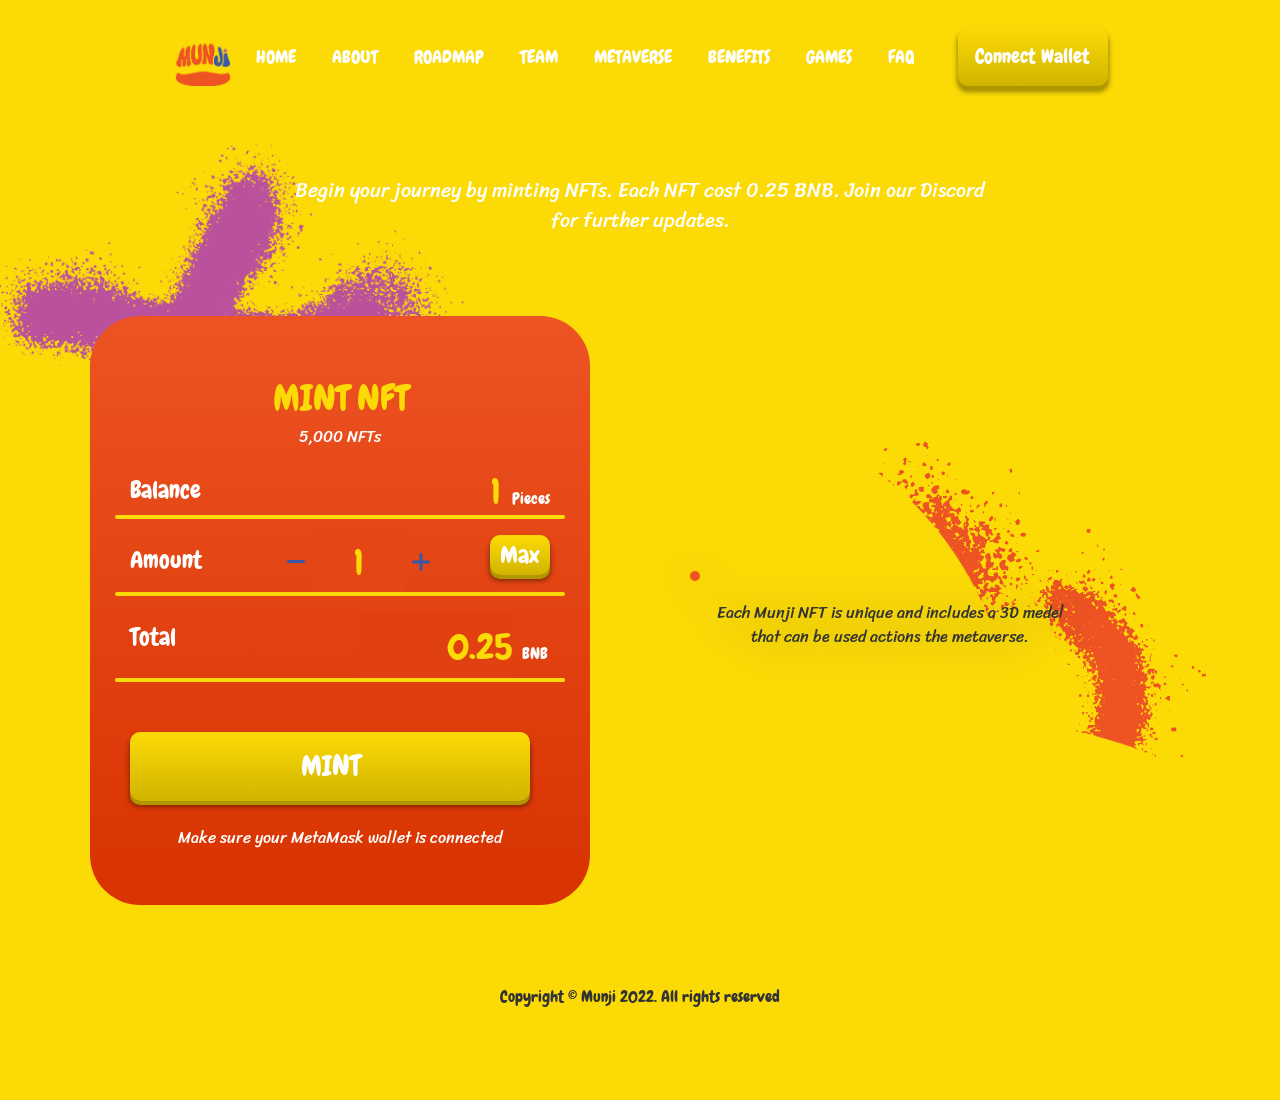
==== commit 86b25523: "update new version" ====
--- a/presale.html
+++ b/presale.html
@@ -107,7 +107,7 @@
                 <div class="home-content__head">
                     <div class="content">
                         <h2>Munji Presale</h2>
-                        <p class="desc">early supporters can mint up to 5 Munji <span class="ct-br-m"></span>NFT's at a discounted price of 0.05 ETH. <span class="ct-br-bf-m ct-br-m"></span>Learn how to get access in our Discord.</p>
+                        <p class="desc">Begin your journey by minting NFTs. <span class="ct-br-m"></span>Each NFT cost 0.25 BNB. Join our Discord <span class="ct-br-bf-m ct-br-m"></span>for further updates.</p>
                     </div>
                     <div class="home-content__form">
                         <div class="two-columns rtl">
@@ -122,12 +122,12 @@
                             <div class="column main-bg">
                                 <div class="mint-box">
                                     <p class="title">Mint NFT</p>
-                                    <p class="desc">10,000 NFTs</p>
+                                    <p class="desc">5,000 NFTs</p>
                                     <form id="mint_form">
                                         <div class="form-group row">
                                           <label class="col-2 col-sm-2 col-form-label">Balance</label>
                                           <div class="col-10 col-sm-10 text-right">
-                                            <p class="text-value"> <span class="num">5</span> Pieces</p>
+                                            <p class="text-value"> <span class="num">1</span> Pieces</p>
                                           </div>
                                         </div>
                                         <div class="form-group row">
@@ -139,7 +139,7 @@
                                                         <i class="ic ic-minus"></i>
                                                     </button>
                                                 </span>
-                                                <input type="text" id="quantity" name="quantity" class="form-control input-number" value="2" min="1" max="100">
+                                                <input type="text" id="quantity" name="quantity" class="form-control input-number" value="1" min="1" max="100">
                                                 <span class="input-group-btn">
                                                     <button type="button" class="quantity-right-plus btn btn-number" data-type="plus" data-field="">
                                                         <i class="ic ic-plus"></i>
@@ -157,8 +157,8 @@
                                             <label class="col-2 col-sm-6 col-form-label total-label">Total</label>
                                             <div class="col-10 col-sm-6 text-right">
                                                 <div id="num-mint__group" class="input-group">
-                                                    <input type="num" class="num-mint" value="0.08">
-                                                    <span class="text-value price">  ETH</p>
+                                                    <input type="num" class="num-mint" value="0.25">
+                                                    <span class="text-value price">  BNB</p>
                                                 </div>
                                                
                                             </div>
@@ -183,7 +183,7 @@
 <script>
     $(function() {
         var quantitiy = 0;
-        const price = 0.04;
+        const price = 0.25;
         const value = 20;
         $('.quantity-right-plus').click(function(e){
             e.preventDefault();
@@ -195,7 +195,6 @@
         });
 
         $('.quantity-left-minus').click(function(e){
-            console.log(12);
             e.preventDefault();
             let quantity = parseInt($('#quantity').val());
             if(quantity>0){
--- a/assets/theme/css/theme.css
+++ b/assets/theme/css/theme.css
@@ -1 +1 @@
-@font-face{font-family:"Chewy";src:url("../fonts/Chewy/Chewy-Regular.eot");src:url("../fonts/Chewy/Chewy-Regular.eot?#iefix") format("embedded-opentype"),url("../fonts/Chewy/Chewy-Regular.woff2") format("woff2"),url("../fonts/Chewy/Chewy-Regular.woff") format("woff"),url("../fonts/Chewy/Chewy-Regular.ttf") format("truetype"),url("../fonts/Chewy/Chewy-Regular.svg#Chewy-Regular") format("svg");font-weight:normal;font-style:normal}@font-face{font-family:"Sriracha";src:url("../fonts/Sriracha/Sriracha-Regular.eot");src:url("../fonts/Sriracha/Sriracha-Regular.eot?#iefix") format("embedded-opentype"),url("../fonts/Sriracha/Sriracha-Regular.woff2") format("woff2"),url("../fonts/Sriracha/Sriracha-Regular.woff") format("woff"),url("../fonts/Sriracha/Sriracha-Regular.ttf") format("truetype"),url("../fonts/Sriracha/Sriracha-Regular.svg#Chewy-Regular") format("svg");font-weight:normal;font-style:normal}@-webkit-keyframes progressAnimation{0%{width:10%;background-color:#ed5323}100%{width:20%;background-color:#d83300}}@keyframes progressAnimation{0%{width:10%;background-color:#ed5323}100%{width:20%;background-color:#d83300}}body{margin:0;padding:0;position:relative;overflow:visible;overflow-y:visible;overflow-x:hidden;font-family:"Chewy";font-weight:normal;font-size:18px;line-height:1.5;-webkit-font-smoothing:antialiased;background-color:#fcda06;z-index:-1;width:100%}img{border:0;outline:0;max-width:100%;vertical-align:middle}.f-left{float:left !important}.two-columns{width:100%;display:table;font-size:0;border-radius:12px}.two-columns.rtl{direction:rtl;unicode-bidi:bidi-override;text-align:left}.two-columns .column{width:50%;display:inline-block;vertical-align:middle;text-align:left;direction:ltr;unicode-bidi:bidi-override}.header{position:absolute;width:100%;top:0;z-index:999;height:70px}.header .navbar .navbar-toggler .ic-menu{font-size:45px;color:#fff}.header .navbar .main-menu{display:inline-flex;padding-top:20px}.header .navbar .main-menu .nav-logo{padding-right:15px}.header .navbar .main-menu .nav-logo img{max-width:60px}.header .navbar .main-menu .navbar-nav .nav-item{padding-right:20px}.header .navbar .main-menu .navbar-nav .nav-item .nav-link{color:#fff;text-transform:uppercase}.header .navbar .main-menu .navbar-nav .nav-item .nav-link:hover{color:#fcda06}.header .navbar .main-menu .btn-nav{position:relative;margin-left:15px;width:150px}.header .navbar .main-menu .btn-nav .button{display:block;font-size:20px;text-align:center;line-height:20px;text-decoration:none;color:#fff;background:linear-gradient(180deg, #FCDA06 0%, #D1B400 100%);border-radius:10px;position:absolute;top:0;width:150px;height:58px;padding-top:18px;box-shadow:0 4px 0 #af9700,0 5px 5px 1px rgba(0,0,0,.4);-webkit-box-shadow:0 4px 0 #af9700,0 5px 5px 1px rgba(0,0,0,.4)}.header .navbar .main-menu .btn-nav .button:hover{background:#ceb204;box-shadow:0 4px 0 #af9700,0 5px 5px 1px rgba(0,0,0,.4);-webkit-box-shadow:0 4px 0 #af9700,0 5px 5px 1px rgba(0,0,0,.4)}#home__section{position:relative;height:100%;z-index:-1;height:1300px}#home__section #vdo-bg{position:absolute;right:0;bottom:0;top:0;min-width:100%;min-height:1300px}#home__section .home-content{position:absolute;top:10%;width:100%}#home__section .home-content .object-1{position:absolute;max-width:435px;left:-52px;top:95px}#home__section .home-content .object-2{position:absolute;right:0;max-width:323px;top:0}#home__section .home-content .object-3{position:absolute;right:0;max-width:310px;top:143px;z-index:0}#home__section .home-content .object-4{max-width:323px;position:absolute;left:-40px}#home__section .home-content .object-5{max-width:505px;position:absolute;left:-74px;top:32%}#home__section .home-content .object-6{max-width:492px;position:absolute;left:-27px;top:44%}#home__section .home-content .object-7{max-width:505px;position:absolute;right:0;top:56%}#home__section .home-content .main-logo{max-width:363px;margin:auto}#home__section .home-content .home-content__head .btn-check-it{margin:80px 0}#home__section .home-content .home-content__head .btn-check-it .button{margin:auto;display:block;font-size:28px;text-align:center;line-height:20px;text-decoration:none;color:#fff;background:linear-gradient(180deg, #ED5323 0%, #D83300 100%);border-radius:10px;width:340px;height:69px;padding-top:24px;box-shadow:0 4px 0 #7e1e00,0 5px 5px 1px rgba(0,0,0,.4);-webkit-box-shadow:0 4px 0 #7e1e00,0 5px 5px 1px rgba(0,0,0,.4)}#home__section .home-content .home-content__head .btn-check-it .button:hover{background:#b42b00;box-shadow:0 4px 0 #7e1e00,0 5px 5px 1px rgba(0,0,0,.4);-webkit-box-shadow:0 4px 0 #7e1e00,0 5px 5px 1px rgba(0,0,0,.4)}#home__section .home-content .home-content__head .home-content__img{max-width:400px;margin:auto}#home__section .home-content .home-content__head .home-content__img img{border-radius:20px;position:relative;border:5px solid #ed5323;filter:drop-shadow(0px 2px 9px rgba(51, 51, 51, 0.4));z-index:1}#home__section .home-content .home-content__head .home-content__img:before{content:"";background:url(../img/home-bg.png);width:100%;height:100%;position:absolute;left:0;display:block;background-size:cover;z-index:1;bottom:-57%}#home__section .home-content .home-content__head .home-content__title{position:relative;color:#ba519c;text-transform:uppercase;text-align:center;padding-top:70px;z-index:1}#home__section .home-content .home-content__head .home-content__title h2{font-size:48px}#home-content__section{position:relative;max-width:934px;margin:auto}#home-content__section p{font-family:"Sriracha";font-size:20px;font-weight:normal;color:#333;margin-bottom:35px}#home-content__section .mint-btn{margin-top:20px}#home-content__section .mint-btn .button{margin:auto;display:block;font-size:28px;text-align:center;line-height:20px;text-decoration:none;text-transform:uppercase;color:#fff;background:linear-gradient(180deg, #ED5323 0%, #D83300 100%);border-radius:10px;width:340px;height:69px;padding-top:24px;box-shadow:0 4px 0 #7e1e00,0 5px 5px 1px rgba(0,0,0,.4);-webkit-box-shadow:0 4px 0 #7e1e00,0 5px 5px 1px rgba(0,0,0,.4)}#home-content__section .mint-btn .button:hover{background:#b42b00;box-shadow:0 4px 0 #7e1e00,0 5px 5px 1px rgba(0,0,0,.4);-webkit-box-shadow:0 4px 0 #7e1e00,0 5px 5px 1px rgba(0,0,0,.4)}#home-content__section .home-content__last{margin-top:70px;margin-bottom:150px;text-align:center;color:#ed5323;font-size:80px;line-height:105px;text-transform:uppercase}#home-content__section .object-1{max-width:360px;position:absolute;left:-22%;bottom:-15%}#home-content__section .object-2{max-width:360px;position:absolute;right:-22%;bottom:-12%}.section{padding:40px 0}.section .title-section h3{text-align:center;font-size:48px;color:#ba519c;text-transform:uppercase;margin-bottom:20px}#roadmap__section{position:relative}#roadmap__section .progress{max-width:800px;height:60px;margin:auto;border-radius:10px;background:#fcda06;box-shadow:inset 0 1px 2px rgba(0,0,0,.25),0 1px rgba(255,255,255,.08);border:4px solid #3c58a5;margin-bottom:40px;position:relative}#roadmap__section .progress .progress-bar{background-color:#d83300;width:20%;height:100%;border-top-right-radius:40px;border-bottom-right-radius:10px;background-image:linear-gradient(to bottom, rgba(255, 255, 255, 0.027), rgba(255, 255, 255, 0.137));transition:.4s linear;transition-property:width,background-color;-webkit-animation:progressAnimation 6s;animation:progressAnimation 6s}#roadmap__section .progress .progress-num{font-size:20px;color:#ed5323;position:absolute;top:10px;right:20px}#roadmap__section .roadmap-content{max-width:800px;margin:auto;background:linear-gradient(180deg, #3C58A5 0%, #0F318D 100%);border-radius:20px;padding:5px 40px;margin-bottom:20px}#roadmap__section .roadmap-content p{margin-bottom:0}#roadmap__section .roadmap-content .roadmap-content__row{width:100%;display:table}#roadmap__section .roadmap-content .roadmap-content__row .roadmap-content__row-num{width:25%;display:table-cell;vertical-align:middle}#roadmap__section .roadmap-content .roadmap-content__row .roadmap-content__row-num .roadmap-content__num{font-size:60px;color:#fcda06}#roadmap__section .roadmap-content .roadmap-content__row .roadmap-content__row-text{width:75%;display:table-cell;vertical-align:middle}#roadmap__section .roadmap-content .roadmap-content__row .roadmap-content__row-text .roadmap-content__text{font-size:16px;color:#fff;font-family:"Sriracha"}#roadmap__section .object-1{max-width:230px;position:absolute;top:16%;right:0}#team__section{position:relative}#team__section .object-1{max-width:505px;position:absolute;top:46%;left:-15%}#team__section .team-lists{width:700px;margin:auto}#team__section .team-lists .team-list img{border-radius:20px;border:4px solid #ed5323;margin-top:40px;filter:drop-shadow(0px 2px 9px rgba(51, 51, 51, 0.4))}#team__section .team-lists .team-list .title{font-size:32px;color:#ed5323;margin-bottom:5px;margin-top:15px;text-transform:uppercase}#team__section .team-lists .team-list .desc{color:#3c58a5;font-size:16px;font-family:"Sriracha";margin-bottom:0}#metaverse__section{position:relative}#metaverse__section .object-1{max-width:505px;position:absolute;right:0;top:-15%}#metaverse__section .metaverse-video .wrapper{position:relative;width:1080px;margin:auto}#metaverse__section .metaverse-video .wrapper iframe{display:none;border-radius:50px}#metaverse__section .metaverse-video .wrapper #video-cover{max-width:1080px;height:100%;border-radius:50px}#metaverse__section .metaverse-video .wrapper #player{width:1080px;height:720px}#metaverse__section .metaverse-video .wrapper .play-btn{position:absolute;z-index:666;top:50%;left:50%;transform:translate(-50%, -50%);background-color:rgba(0,0,0,0);border:0}#metaverse__section .metaverse-video .wrapper .play-btn .play-long{margin-top:20px}#metaverse__section .metaverse-video .wrapper .play-btn .play-long .button{text-transform:uppercase;color:#fff;background:linear-gradient(180deg, #ED5323 0%, #D83300 100%);border-radius:10px;padding:10px 70px;box-shadow:0 4px 0 #7e1e00,0 5px 5px 1px rgba(0,0,0,.4);-webkit-box-shadow:0 4px 0 #7e1e00,0 5px 5px 1px rgba(0,0,0,.4)}#metaverse__section .metaverse-video .wrapper .play-btn .play-long .button:hover{text-decoration:none}#metaverse__section .metaverse-video .wrapper .play{background:linear-gradient(180deg, #ED5323 0%, #D83300 100%);border-radius:50%;padding:16px 14px 8px 20px;border:none}#metaverse__section .metaverse-video .wrapper .play .ic{font-size:60px;color:#fcda06}#exclusive__section{position:relative}#exclusive__section .object-1{position:absolute;max-width:230px;top:42%;right:0}#exclusive__section .exclusive-lists .exclusive-list{padding-top:40px}#exclusive__section .exclusive-lists .exclusive-list img{max-width:160px}#exclusive__section .exclusive-lists .exclusive-list .title{font-size:32px;color:#3c58a5;text-transform:uppercase}#exclusive__section .exclusive-lists .exclusive-list .desc{font-size:16px;font-family:"Sriracha";color:#333}#games__sention{position:relative}#games__sention .object-1{position:absolute;max-width:505px;top:-16%;left:-3%}#games__sention .games-box{position:relative;max-width:1080px;background:linear-gradient(180deg, #3C58A5 0%, #0F318D 100%);padding-top:30px;border-radius:50px;margin:auto}#games__sention .games-box::before{content:"";width:1001px;height:723px;background:url(../img/games/Games-BG.png);position:absolute;left:-21px;display:block;background-size:cover;z-index:0;bottom:-23px}#games__sention .games-box .tab{position:relative;text-align:center}#games__sention .games-box .tab .control{width:100%;display:table;border-radius:5px}#games__sention .games-box .tab .control .tab-menu{position:relative;background:linear-gradient(180deg, #ED5323 0%, #D83300 100%);width:180px;height:61px;color:#fff;box-shadow:0px 2px 20px rgba(51,51,51,.4);border-radius:10px;margin-left:15px;font-size:22px;display:inline-block;line-height:65px}#games__sention .games-box .tab .control .tab-menu:hover{text-decoration:none}#games__sention .games-box .games-slide{padding:40px 0}#games__sention .games-box .games-slide .slick-next{right:-75px}#games__sention .games-box .games-slide .slick-next::before{font-family:"iconfont";content:"";color:#fcda06;background:linear-gradient(180deg, #BA519C 0%, #9B1675 100%);box-shadow:0px 2px 20px rgba(51,51,51,.4);font-size:45px;border-radius:50%;opacity:1;padding:20px}#games__sention .games-box .games-slide .slick-prev{left:-135px}#games__sention .games-box .games-slide .slick-prev::before{font-family:"iconfont";content:"";color:#fcda06;background:linear-gradient(180deg, #BA519C 0%, #9B1675 100%);box-shadow:0px 2px 20px rgba(51,51,51,.4);font-size:45px;border-radius:50%;opacity:1;padding:20px}#games__sention .games-box .games-slide .slick-dots{bottom:-40px}#games__sention .games-box .games-slide .slick-dots li{margin:0 7px}#games__sention .games-box .games-slide .slick-dots li button::before{font-size:34px;color:#ba519c;opacity:1}#games__sention .games-box .games-slide .slick-dots li.slick-active button::before{content:"";width:33px;height:8px;background-color:#3c58a5;border-radius:4px;top:6px;left:-7px;opacity:1}#games__sention .games-box .games-slide .games-item .two-columns .column{padding:20px}#games__sention .games-box .games-slide .games-item .games-img{max-width:450px;float:right}#games__sention .games-box .games-slide .games-item .games-img img{width:100%;border-radius:10px}#games__sention .games-box .games-slide .games-item .games-content .title{padding-top:15px;font-size:32px;color:#fcda06;text-transform:uppercase;margin-bottom:15px}#games__sention .games-box .games-slide .games-item .games-content .desc{font-family:"Sriracha";font-size:16px;color:#fff;margin-bottom:25px}#games__sention .games-box .games-slide .games-item .games-content .btn .button{display:block;font-size:28px;text-align:center;line-height:20px;text-decoration:none;color:#fff;background:linear-gradient(180deg, #FCDA06 0%, #D1B400 100%);border-radius:10px;width:340px;height:69px;box-shadow:0 4px 0 #af9700,0 5px 5px 1px rgba(0,0,0,.4);-webkit-box-shadow:0 4px 0 #af9700,0 5px 5px 1px rgba(0,0,0,.4);border:none}#games__sention .games-box .games-slide .games-item .games-content .btn .button:disabled{color:#959595;background:linear-gradient(180deg, #8A8A8A 0%, #5B5B5B 100%);box-shadow:0 4px 0 #767676,0 5px 5px 1px rgba(0,0,0,.4);-webkit-box-shadow:0 4px 0 #767676,0 5px 5px 1px rgba(0,0,0,.4)}#questions__section{background:url(../img/meta-unji-bg.png);background-size:cover;padding-bottom:0}#questions__section #questions .card{background:linear-gradient(180deg, #ED5323 0%, #D83300 100%);margin-bottom:15px;color:#fcda06;box-shadow:0px 2px 20px rgba(51,51,51,.4);border-radius:20px}#questions__section #questions .card .card-header{position:relative;border-bottom:none}#questions__section #questions .card .card-header .btn{color:#fcda06;font-size:24px}#questions__section #questions .card .card-header .btn:hover{text-decoration:none}#questions__section #questions .card .card-header .btn:after{position:absolute;right:26px;top:29px;content:"";width:20px;height:20px;display:block;background-image:url(../img/plus.svg);background-size:20px;background-repeat:no-repeat;transform:rotate(-180deg)}#questions__section #questions .card .card-header .btn:not(.collapsed):after{background-image:url(../img/minus.svg);top:21px}#questions__section #questions .card .card-body{color:#fff;font-size:16px}#questions__section .foorter-desktop{max-width:800px;height:380px;margin:auto;background:#3c58a5;border-top-left-radius:400px;border-top-right-radius:400px}#questions__section .foorter-desktop .footer-logo{margin:auto;padding-top:80px;max-width:100px}#questions__section .foorter-desktop .footer-menu{margin-top:25px}#questions__section .foorter-desktop .footer-menu ul{padding-left:0;list-style:none}#questions__section .foorter-desktop .footer-menu ul li{display:inline-block;color:#fff;padding-right:15px;text-transform:uppercase}#questions__section .foorter-desktop .footer-menu ul li a{color:#fff}#questions__section .foorter-desktop .footer-menu ul li a:hover{text-decoration:none;color:#fcda06}#questions__section .foorter-desktop .social-list{margin-top:25px}#questions__section .foorter-desktop .social-list ul{padding-left:0;list-style:none}#questions__section .foorter-desktop .social-list ul li{display:inline-block;padding-right:15px;text-transform:uppercase}#questions__section .foorter-desktop .social-list ul li a{color:#fff;font-size:28px}#questions__section .foorter-desktop .social-list ul li a:hover{text-decoration:none;color:#fcda06}#questions__section .foorter-desktop .copy-right{margin-top:15px;text-transform:uppercase;color:#fff;font-size:16px}+@font-face{font-family:"Chewy";src:url("../fonts/Chewy/Chewy-Regular.eot");src:url("../fonts/Chewy/Chewy-Regular.eot?#iefix") format("embedded-opentype"),url("../fonts/Chewy/Chewy-Regular.woff2") format("woff2"),url("../fonts/Chewy/Chewy-Regular.woff") format("woff"),url("../fonts/Chewy/Chewy-Regular.ttf") format("truetype"),url("../fonts/Chewy/Chewy-Regular.svg#Chewy-Regular") format("svg");font-weight:normal;font-style:normal}@font-face{font-family:"Sriracha";src:url("../fonts/Sriracha/Sriracha-Regular.eot");src:url("../fonts/Sriracha/Sriracha-Regular.eot?#iefix") format("embedded-opentype"),url("../fonts/Sriracha/Sriracha-Regular.woff2") format("woff2"),url("../fonts/Sriracha/Sriracha-Regular.woff") format("woff"),url("../fonts/Sriracha/Sriracha-Regular.ttf") format("truetype"),url("../fonts/Sriracha/Sriracha-Regular.svg#Chewy-Regular") format("svg");font-weight:normal;font-style:normal}@-webkit-keyframes progressAnimation{0%{width:10%;background-color:#ed5323}100%{width:20%;background-color:#d83300}}@keyframes progressAnimation{0%{width:10%;background-color:#ed5323}100%{width:20%;background-color:#d83300}}body{margin:0;padding:0;position:relative;overflow:visible;overflow-y:visible;overflow-x:hidden;font-family:"Chewy";font-weight:normal;font-size:18px;line-height:1.5;-webkit-font-smoothing:antialiased;background-color:#fcda06;z-index:-1;width:100%}img{border:0;outline:0;max-width:100%;vertical-align:middle}.f-left{float:left !important}.f-right{float:right !important}.two-columns{width:100%;display:table;font-size:0;border-radius:12px}.two-columns.rtl{direction:rtl;unicode-bidi:bidi-override;text-align:left}.two-columns .column{width:50%;display:inline-block;vertical-align:middle;text-align:left;direction:ltr;unicode-bidi:bidi-override}.header{position:absolute;width:100%;top:0;z-index:999;height:70px}.header .navbar .navbar-toggler .ic-menu{font-size:45px;color:#fff}.header .navbar .main-menu{display:inline-flex;padding-top:20px}.header .navbar .main-menu .nav-logo{padding-right:15px}.header .navbar .main-menu .nav-logo img{max-width:60px}.header .navbar .main-menu .navbar-nav .nav-item{padding-right:20px}.header .navbar .main-menu .navbar-nav .nav-item .nav-link{color:#fff;text-transform:uppercase}.header .navbar .main-menu .navbar-nav .nav-item .nav-link:hover{color:#fcda06}.header .navbar .main-menu .btn-nav{position:relative;margin-left:15px;width:150px}.header .navbar .main-menu .btn-nav .button{display:block;font-size:20px;text-align:center;line-height:20px;text-decoration:none;color:#fff;background:linear-gradient(180deg, #FCDA06 0%, #D1B400 100%);border-radius:10px;position:absolute;top:0;width:150px;height:58px;padding-top:18px;box-shadow:0 4px 0 #af9700,0 5px 5px 1px rgba(0,0,0,.4);-webkit-box-shadow:0 4px 0 #af9700,0 5px 5px 1px rgba(0,0,0,.4)}.header .navbar .main-menu .btn-nav .button:hover{background:#ceb204;box-shadow:0 4px 0 #af9700,0 5px 5px 1px rgba(0,0,0,.4);-webkit-box-shadow:0 4px 0 #af9700,0 5px 5px 1px rgba(0,0,0,.4)}#home__section{position:relative;height:100%;z-index:-1;height:1300px}#home__section #vdo-bg{position:absolute;right:0;bottom:0;top:0;min-width:100%;min-height:1300px}#home__section .home-content{position:absolute;top:10%;width:100%}#home__section .home-content .object-1{position:absolute;max-width:435px;left:-52px;top:95px}#home__section .home-content .object-2{position:absolute;right:0;max-width:323px;top:0}#home__section .home-content .object-3{position:absolute;right:0;max-width:310px;top:143px;z-index:0}#home__section .home-content .object-4{max-width:323px;position:absolute;left:-40px}#home__section .home-content .object-5{max-width:505px;position:absolute;left:-74px;top:32%}#home__section .home-content .object-6{max-width:492px;position:absolute;left:-27px;top:44%}#home__section .home-content .object-7{max-width:505px;position:absolute;right:0;top:56%}#home__section .home-content .main-logo{max-width:363px;margin:auto}#home__section .home-content .home-content__head .btn-check-it{margin:80px 0}#home__section .home-content .home-content__head .btn-check-it .button{margin:auto;display:block;font-size:28px;text-align:center;line-height:20px;text-decoration:none;color:#fff;background:linear-gradient(180deg, #ED5323 0%, #D83300 100%);border-radius:10px;width:340px;height:69px;padding-top:24px;box-shadow:0 4px 0 #7e1e00,0 5px 5px 1px rgba(0,0,0,.4);-webkit-box-shadow:0 4px 0 #7e1e00,0 5px 5px 1px rgba(0,0,0,.4)}#home__section .home-content .home-content__head .btn-check-it .button:hover{background:#b42b00;box-shadow:0 4px 0 #7e1e00,0 5px 5px 1px rgba(0,0,0,.4);-webkit-box-shadow:0 4px 0 #7e1e00,0 5px 5px 1px rgba(0,0,0,.4)}#home__section .home-content .home-content__head .home-content__img{max-width:400px;margin:auto}#home__section .home-content .home-content__head .home-content__img img{border-radius:20px;position:relative;border:5px solid #ed5323;filter:drop-shadow(0px 2px 9px rgba(51, 51, 51, 0.4));z-index:1}#home__section .home-content .home-content__head .home-content__img:before{content:"";background:url(../img/home-bg.png);width:100%;height:100%;position:absolute;left:0;display:block;background-size:cover;z-index:1;bottom:-57%}#home__section .home-content .home-content__head .home-content__title{position:relative;color:#ba519c;text-transform:uppercase;text-align:center;padding-top:70px;z-index:1}#home__section .home-content .home-content__head .home-content__title h2{font-size:48px}#home-content__section{position:relative;max-width:934px;margin:auto}#home-content__section p{font-family:"Sriracha";font-size:20px;font-weight:normal;color:#333;margin-bottom:35px}#home-content__section .mint-btn{margin-top:20px}#home-content__section .mint-btn .button{margin:auto;display:block;font-size:28px;text-align:center;line-height:20px;text-decoration:none;text-transform:uppercase;color:#fff;background:linear-gradient(180deg, #ED5323 0%, #D83300 100%);border-radius:10px;width:340px;height:69px;padding-top:24px;box-shadow:0 4px 0 #7e1e00,0 5px 5px 1px rgba(0,0,0,.4);-webkit-box-shadow:0 4px 0 #7e1e00,0 5px 5px 1px rgba(0,0,0,.4)}#home-content__section .mint-btn .button:hover{background:#b42b00;box-shadow:0 4px 0 #7e1e00,0 5px 5px 1px rgba(0,0,0,.4);-webkit-box-shadow:0 4px 0 #7e1e00,0 5px 5px 1px rgba(0,0,0,.4)}#home-content__section .home-content__last{margin-top:70px;margin-bottom:150px;text-align:center;color:#ed5323;font-size:80px;line-height:105px;text-transform:uppercase}#home-content__section .object-1{max-width:360px;position:absolute;left:-22%;bottom:-15%}#home-content__section .object-2{max-width:360px;position:absolute;right:-22%;bottom:-12%}.section{padding:40px 0}.section .title-section h3{text-align:center;font-size:48px;color:#ba519c;text-transform:uppercase;margin-bottom:20px}#roadmap__section{position:relative}#roadmap__section .progress{max-width:800px;height:60px;margin:auto;border-radius:10px;background:#fcda06;box-shadow:inset 0 1px 2px rgba(0,0,0,.25),0 1px rgba(255,255,255,.08);border:4px solid #3c58a5;margin-bottom:40px;position:relative}#roadmap__section .progress .progress-bar{background-color:#d83300;width:20%;height:100%;border-top-right-radius:40px;border-bottom-right-radius:10px;background-image:linear-gradient(to bottom, rgba(255, 255, 255, 0.027), rgba(255, 255, 255, 0.137));transition:.4s linear;transition-property:width,background-color;-webkit-animation:progressAnimation 6s;animation:progressAnimation 6s}#roadmap__section .progress .progress-num{font-size:20px;color:#ed5323;position:absolute;top:10px;right:20px}#roadmap__section .roadmap-content{max-width:800px;margin:auto;background:linear-gradient(180deg, #3C58A5 0%, #0F318D 100%);border-radius:20px;padding:5px 40px;margin-bottom:20px}#roadmap__section .roadmap-content p{margin-bottom:0}#roadmap__section .roadmap-content .roadmap-content__row{width:100%;display:table}#roadmap__section .roadmap-content .roadmap-content__row .roadmap-content__row-num{width:25%;display:table-cell;vertical-align:middle}#roadmap__section .roadmap-content .roadmap-content__row .roadmap-content__row-num .roadmap-content__num{font-size:60px;color:#fcda06}#roadmap__section .roadmap-content .roadmap-content__row .roadmap-content__row-text{width:75%;display:table-cell;vertical-align:middle}#roadmap__section .roadmap-content .roadmap-content__row .roadmap-content__row-text .roadmap-content__text{font-size:16px;color:#fff;font-family:"Sriracha"}#roadmap__section .object-1{max-width:230px;position:absolute;top:16%;right:0}#team__section{position:relative}#team__section .object-1{max-width:505px;position:absolute;top:46%;left:-15%}#team__section .team-lists{width:700px;margin:auto}#team__section .team-lists .team-list img{border-radius:20px;border:4px solid #ed5323;margin-top:40px;filter:drop-shadow(0px 2px 9px rgba(51, 51, 51, 0.4))}#team__section .team-lists .team-list .title{font-size:32px;color:#ed5323;margin-bottom:5px;margin-top:15px;text-transform:uppercase}#team__section .team-lists .team-list .desc{color:#3c58a5;font-size:16px;font-family:"Sriracha";margin-bottom:0}#metaverse__section{position:relative}#metaverse__section .object-1{max-width:505px;position:absolute;right:0;top:-15%}#metaverse__section .metaverse-video .wrapper{position:relative;width:1080px;margin:auto}#metaverse__section .metaverse-video .wrapper iframe{display:none;border-radius:50px}#metaverse__section .metaverse-video .wrapper #video-cover{max-width:1080px;height:100%;border-radius:50px}#metaverse__section .metaverse-video .wrapper #player{width:1080px;height:720px}#metaverse__section .metaverse-video .wrapper .play-btn{position:absolute;z-index:666;top:50%;left:50%;transform:translate(-50%, -50%);background-color:rgba(0,0,0,0);border:0}#metaverse__section .metaverse-video .wrapper .play-btn .play-long{margin-top:20px}#metaverse__section .metaverse-video .wrapper .play-btn .play-long .button{text-transform:uppercase;color:#fff;background:linear-gradient(180deg, #ED5323 0%, #D83300 100%);border-radius:10px;padding:10px 70px;box-shadow:0 4px 0 #7e1e00,0 5px 5px 1px rgba(0,0,0,.4);-webkit-box-shadow:0 4px 0 #7e1e00,0 5px 5px 1px rgba(0,0,0,.4)}#metaverse__section .metaverse-video .wrapper .play-btn .play-long .button:hover{text-decoration:none}#metaverse__section .metaverse-video .wrapper .play{background:linear-gradient(180deg, #ED5323 0%, #D83300 100%);border-radius:50%;padding:16px 14px 8px 20px;border:none}#metaverse__section .metaverse-video .wrapper .play .ic{font-size:60px;color:#fcda06}#exclusive__section{position:relative}#exclusive__section .object-1{position:absolute;max-width:230px;top:42%;right:0}#exclusive__section .exclusive-lists .exclusive-list{padding-top:40px}#exclusive__section .exclusive-lists .exclusive-list img{max-width:160px}#exclusive__section .exclusive-lists .exclusive-list .title{font-size:32px;color:#3c58a5;text-transform:uppercase}#exclusive__section .exclusive-lists .exclusive-list .desc{font-size:16px;font-family:"Sriracha";color:#333}#games__sention{position:relative}#games__sention .object-1{position:absolute;max-width:505px;top:-16%;left:-3%}#games__sention .games-box{position:relative;max-width:1080px;background:linear-gradient(180deg, #3C58A5 0%, #0F318D 100%);padding-top:30px;border-radius:50px;margin:auto}#games__sention .games-box::before{content:"";width:1001px;height:723px;background:url(../img/games/Games-BG.png);position:absolute;left:-21px;display:block;background-size:cover;z-index:0;bottom:-23px}#games__sention .games-box .tab{position:relative;text-align:center}#games__sention .games-box .tab .control{width:100%;display:table;border-radius:5px}#games__sention .games-box .tab .control .tab-menu{position:relative;background:linear-gradient(180deg, #ED5323 0%, #D83300 100%);width:180px;height:61px;color:#fff;box-shadow:0px 2px 20px rgba(51,51,51,.4);border-radius:10px;margin-left:15px;font-size:22px;display:inline-block;line-height:65px}#games__sention .games-box .tab .control .tab-menu:hover{text-decoration:none}#games__sention .games-box .games-slide{padding:40px 0}#games__sention .games-box .games-slide .slick-next{right:-75px}#games__sention .games-box .games-slide .slick-next::before{font-family:"iconfont";content:"";color:#fcda06;background:linear-gradient(180deg, #BA519C 0%, #9B1675 100%);box-shadow:0px 2px 20px rgba(51,51,51,.4);font-size:45px;border-radius:50%;opacity:1;padding:20px}#games__sention .games-box .games-slide .slick-prev{left:-135px}#games__sention .games-box .games-slide .slick-prev::before{font-family:"iconfont";content:"";color:#fcda06;background:linear-gradient(180deg, #BA519C 0%, #9B1675 100%);box-shadow:0px 2px 20px rgba(51,51,51,.4);font-size:45px;border-radius:50%;opacity:1;padding:20px}#games__sention .games-box .games-slide .slick-dots{bottom:-40px}#games__sention .games-box .games-slide .slick-dots li{margin:0 7px}#games__sention .games-box .games-slide .slick-dots li button::before{font-size:34px;color:#ba519c;opacity:1}#games__sention .games-box .games-slide .slick-dots li.slick-active button::before{content:"";width:33px;height:8px;background-color:#3c58a5;border-radius:4px;top:6px;left:-7px;opacity:1}#games__sention .games-box .games-slide .games-item .two-columns .column{padding:20px}#games__sention .games-box .games-slide .games-item .games-img{max-width:450px}#games__sention .games-box .games-slide .games-item .games-img img{width:100%;border-radius:10px}#games__sention .games-box .games-slide .games-item .games-content .title{padding-top:15px;font-size:32px;color:#fcda06;text-transform:uppercase;margin-bottom:15px}#games__sention .games-box .games-slide .games-item .games-content .desc{font-family:"Sriracha";font-size:16px;color:#fff;margin-bottom:25px}#games__sention .games-box .games-slide .games-item .games-content .btn .button{display:block;font-size:28px;text-align:center;line-height:20px;text-decoration:none;color:#fff;background:linear-gradient(180deg, #FCDA06 0%, #D1B400 100%);border-radius:10px;width:340px;height:69px;box-shadow:0 4px 0 #af9700,0 5px 5px 1px rgba(0,0,0,.4);-webkit-box-shadow:0 4px 0 #af9700,0 5px 5px 1px rgba(0,0,0,.4);border:none}#games__sention .games-box .games-slide .games-item .games-content .btn .button:disabled{color:#959595;background:linear-gradient(180deg, #8A8A8A 0%, #5B5B5B 100%);box-shadow:0 4px 0 #767676,0 5px 5px 1px rgba(0,0,0,.4);-webkit-box-shadow:0 4px 0 #767676,0 5px 5px 1px rgba(0,0,0,.4)}#questions__section{background:url(../img/meta-unji-bg.png);background-size:cover;padding-bottom:0}#questions__section #questions .card{background:linear-gradient(180deg, #ED5323 0%, #D83300 100%);margin-bottom:15px;color:#fcda06;box-shadow:0px 2px 20px rgba(51,51,51,.4);border-radius:20px}#questions__section #questions .card .card-header{position:relative;border-bottom:none}#questions__section #questions .card .card-header .btn{color:#fcda06;font-size:24px}#questions__section #questions .card .card-header .btn:hover{text-decoration:none}#questions__section #questions .card .card-header .btn:after{position:absolute;right:26px;top:29px;content:"";width:20px;height:20px;display:block;background-image:url(../img/plus.svg);background-size:20px;background-repeat:no-repeat;transform:rotate(-180deg)}#questions__section #questions .card .card-header .btn:not(.collapsed):after{background-image:url(../img/minus.svg);top:21px}#questions__section #questions .card .card-body{color:#fff;font-size:16px}#questions__section .foorter-desktop{max-width:800px;height:380px;margin:auto;background:#3c58a5;border-top-left-radius:400px;border-top-right-radius:400px}#questions__section .foorter-desktop .footer-logo{margin:auto;padding-top:80px;max-width:100px}#questions__section .foorter-desktop .footer-menu{margin-top:25px}#questions__section .foorter-desktop .footer-menu ul{padding-left:0;list-style:none}#questions__section .foorter-desktop .footer-menu ul li{display:inline-block;color:#fff;padding-right:15px;text-transform:uppercase}#questions__section .foorter-desktop .footer-menu ul li a{color:#fff}#questions__section .foorter-desktop .footer-menu ul li a:hover{text-decoration:none;color:#fcda06}#questions__section .foorter-desktop .social-list{margin-top:25px}#questions__section .foorter-desktop .social-list ul{padding-left:0;list-style:none}#questions__section .foorter-desktop .social-list ul li{display:inline-block;padding-right:15px;text-transform:uppercase}#questions__section .foorter-desktop .social-list ul li a{color:#fff;font-size:28px}#questions__section .foorter-desktop .social-list ul li a:hover{text-decoration:none;color:#fcda06}#questions__section .foorter-desktop .copy-right{margin-top:15px;text-transform:uppercase;color:#fff;font-size:16px}
--- a/assets/theme/css/theme-rwd.css
+++ b/assets/theme/css/theme-rwd.css
@@ -1 +1 @@
-@media(min-width: 768px){.ct-br-bf-m{display:block}.visible-mobile{display:none !important}.visible-device{display:block !important}}@media(max-width: 991px){.header .navbar .main-menu .navbar-collapse{position:relative;width:80%;transition:.5s;height:100vh;overflow-x:hidden;position:absolute;background-color:#fcda06;display:block;top:0;left:-90%;padding-top:50px}.header .navbar .main-menu .navbar-collapse .object-1{position:absolute;max-width:320px;top:10%;left:-35%}.header .navbar .main-menu .navbar-collapse .object-2{position:absolute;max-width:320px;bottom:-20px;right:0;z-index:-1}.header .navbar .main-menu .navbar-collapse.show{left:-13px;z-index:2;width:110%}.header .navbar .main-menu .navbar-collapse .logo{max-width:135px;margin:auto;padding-bottom:30px;padding-top:30px}.header .navbar .main-menu .navbar-collapse .close-nav{position:absolute;right:5%;top:3%}.header .navbar .main-menu .navbar-collapse .close-nav button i{color:#fff;font-size:50px}.header .navbar .main-menu .navbar-collapse .menu .nav-item{text-align:center;font-size:28px;padding-bottom:15px}.header .navbar .main-menu .navbar-collapse .social-list{padding-left:0px;border-top:4px solid #fff;max-width:280px;margin:auto;padding-top:30px;margin-top:30px}.header .navbar .main-menu .navbar-collapse .social-list li{display:inline-block;font-size:50px;padding-right:15px;color:#3c58a5}}@media(max-width: 767px){.ct-br-m{display:block}.visible-mobile{display:block !important}.visible-device{display:none !important}.two-columns .column{width:100%}.section .title-section h3{font-size:32px}#home__section #vdo-bg{min-height:500px;top:-6%}#home__section .home-content{top:25%}#home__section .home-content .object-1{max-width:260px;left:-85px;top:-12%}#home__section .home-content .object-2{max-width:160px;top:-20%}#home__section .home-content .object-3{max-width:192px;top:-15%}#home__section .home-content .object-4{max-width:149px;top:37%;left:-5%}#home__section .home-content .object-5{max-width:206px;left:-8%;top:38%}#home__section .home-content .object-6{max-width:200px;top:45%}#home__section .home-content .object-7{max-width:170px;top:35%;right:0}#home__section .home-content .main-logo{max-width:231px}#home__section .home-content .home-content__head .home-content__img{max-width:280px;padding-top:211px}#home__section .home-content .home-content__head .home-content__img:before{background:url(../img/home-bg-m.png);background-size:contain;background-repeat:no-repeat;bottom:-54%}#home__section .home-content .home-content__head .home-content__title h2{font-size:32px}#home-content__section{padding-top:110px}#home-content__section .home-content__last{font-size:50px;line-height:66px}#home-content__section .object-1{left:-35%}#home-content__section .object-2{right:0;max-width:175px;bottom:-9%}.metaverse-video .wrapper{width:335px !important}.metaverse-video .wrapper #player{width:335px;height:224px}.metaverse-video .wrapper #video-cover{width:335px}#team__section .object-1{max-width:324px;top:-13%;left:-37%}#team__section .team-lists{width:100%}#team__section .team-lists .team-list img{width:150px}#team__section .team-lists .team-list .title{font-size:28px}#team__section .team-lists .team-list .desc{font-size:16px}#games__sention .object-1{max-width:314px;top:-1%;left:-21%}#games__sention .games-box::before{width:409px;height:100%;top:1%;left:-13px;background:url(../img/element/Games-BG-M.png);background-size:contain;background-repeat:no-repeat}#games__sention .games-box .games-slide .games-item .games-img{max-width:240px;float:none;margin:auto}#games__sention .games-box .games-slide .games-item .games-img.f-left{float:none !important}#games__sention .games-box .games-slide .games-item .games-content .btn .button{width:260px;height:70px}#exclusive__section .exclusive-lists .exclusive-list img{max-width:120px}#exclusive__section .exclusive-lists .exclusive-list .title{font-size:24px}#exclusive__section .exclusive-lists .exclusive-list .desc{font-size:16px}#roadmap__section .roadmap-content{padding:10px 20px}#roadmap__section .roadmap-content .roadmap-content__row .roadmap-content__row-num{width:30%}#roadmap__section .roadmap-content .roadmap-content__row .roadmap-content__row-num .roadmap-content__num{font-size:32px}#roadmap__section .roadmap-content .roadmap-content__row .roadmap-content__row-text{width:70%}}+@media(min-width: 768px){.ct-br-bf-m{display:block}.visible-mobile{display:none !important}.visible-device{display:block !important}}@media(max-width: 991px){.header .navbar .main-menu .navbar-collapse{position:relative;width:80%;transition:.5s;height:100vh;overflow-x:hidden;position:absolute;background-color:#fcda06;display:block;top:0;left:-90%;padding-top:50px}.header .navbar .main-menu .navbar-collapse .object-1{position:absolute;max-width:320px;top:10%;left:-35%}.header .navbar .main-menu .navbar-collapse .object-2{position:absolute;max-width:320px;bottom:-20px;right:0;z-index:-1}.header .navbar .main-menu .navbar-collapse.show{left:-13px;z-index:2;width:110%}.header .navbar .main-menu .navbar-collapse .logo{max-width:135px;margin:auto;padding-bottom:30px;padding-top:30px}.header .navbar .main-menu .navbar-collapse .close-nav{position:absolute;right:5%;top:3%}.header .navbar .main-menu .navbar-collapse .close-nav button i{color:#fff;font-size:50px}.header .navbar .main-menu .navbar-collapse .menu .nav-item{text-align:center;font-size:28px;padding-bottom:15px}.header .navbar .main-menu .navbar-collapse .social-list{padding-left:0px;border-top:4px solid #fff;max-width:280px;margin:auto;padding-top:30px;margin-top:30px}.header .navbar .main-menu .navbar-collapse .social-list li{display:inline-block;font-size:50px;padding-right:15px;color:#3c58a5}}@media(max-width: 767px){.ct-br-m{display:block}.visible-mobile{display:block !important}.visible-device{display:none !important}.two-columns .column{width:100%}.section .title-section h3{font-size:32px}#home__section #vdo-bg{min-height:500px;top:-6%}#home__section .home-content{top:25%}#home__section .home-content .object-1{max-width:260px;left:-85px;top:-12%}#home__section .home-content .object-2{max-width:160px;top:-20%}#home__section .home-content .object-3{max-width:192px;top:-15%}#home__section .home-content .object-4{max-width:149px;top:37%;left:-5%}#home__section .home-content .object-5{max-width:206px;left:-8%;top:38%}#home__section .home-content .object-6{max-width:200px;top:45%}#home__section .home-content .object-7{max-width:170px;top:35%;right:0}#home__section .home-content .main-logo{max-width:231px}#home__section .home-content .home-content__head .home-content__img{max-width:280px;padding-top:211px}#home__section .home-content .home-content__head .home-content__img:before{background:url(../img/home-bg-m.png);background-size:contain;background-repeat:no-repeat;bottom:-54%}#home__section .home-content .home-content__head .home-content__title h2{font-size:32px}#home-content__section{padding-top:110px}#home-content__section .home-content__last{font-size:50px;line-height:66px}#home-content__section .object-1{left:-35%}#home-content__section .object-2{right:0;max-width:175px;bottom:-9%}.metaverse-video .wrapper{width:335px !important}.metaverse-video .wrapper #player{width:335px;height:224px}.metaverse-video .wrapper #video-cover{width:335px}#team__section .object-1{max-width:324px;top:-13%;left:-37%}#team__section .team-lists{width:100%}#team__section .team-lists .team-list img{width:150px}#team__section .team-lists .team-list .title{font-size:28px}#team__section .team-lists .team-list .desc{font-size:16px}#games__sention .object-1{max-width:314px;top:-1%;left:-21%}#games__sention .games-box::before{width:409px;height:100%;top:1%;left:-13px;background:url(../img/element/Games-BG-M.png);background-size:contain;background-repeat:no-repeat}#games__sention .games-box .games-slide .games-item .games-img{max-width:240px;float:none;margin:auto}#games__sention .games-box .games-slide .games-item .games-img.f-left{float:none !important}#games__sention .games-box .games-slide .games-item .games-img.f-right{float:none !important}#games__sention .games-box .games-slide .games-item .games-content .btn .button{width:260px;height:70px}#exclusive__section .exclusive-lists .exclusive-list img{max-width:120px}#exclusive__section .exclusive-lists .exclusive-list .title{font-size:24px}#exclusive__section .exclusive-lists .exclusive-list .desc{font-size:16px}#roadmap__section .roadmap-content{padding:10px 20px}#roadmap__section .roadmap-content .roadmap-content__row .roadmap-content__row-num{width:30%}#roadmap__section .roadmap-content .roadmap-content__row .roadmap-content__row-num .roadmap-content__num{font-size:32px}#roadmap__section .roadmap-content .roadmap-content__row .roadmap-content__row-text{width:70%}}
